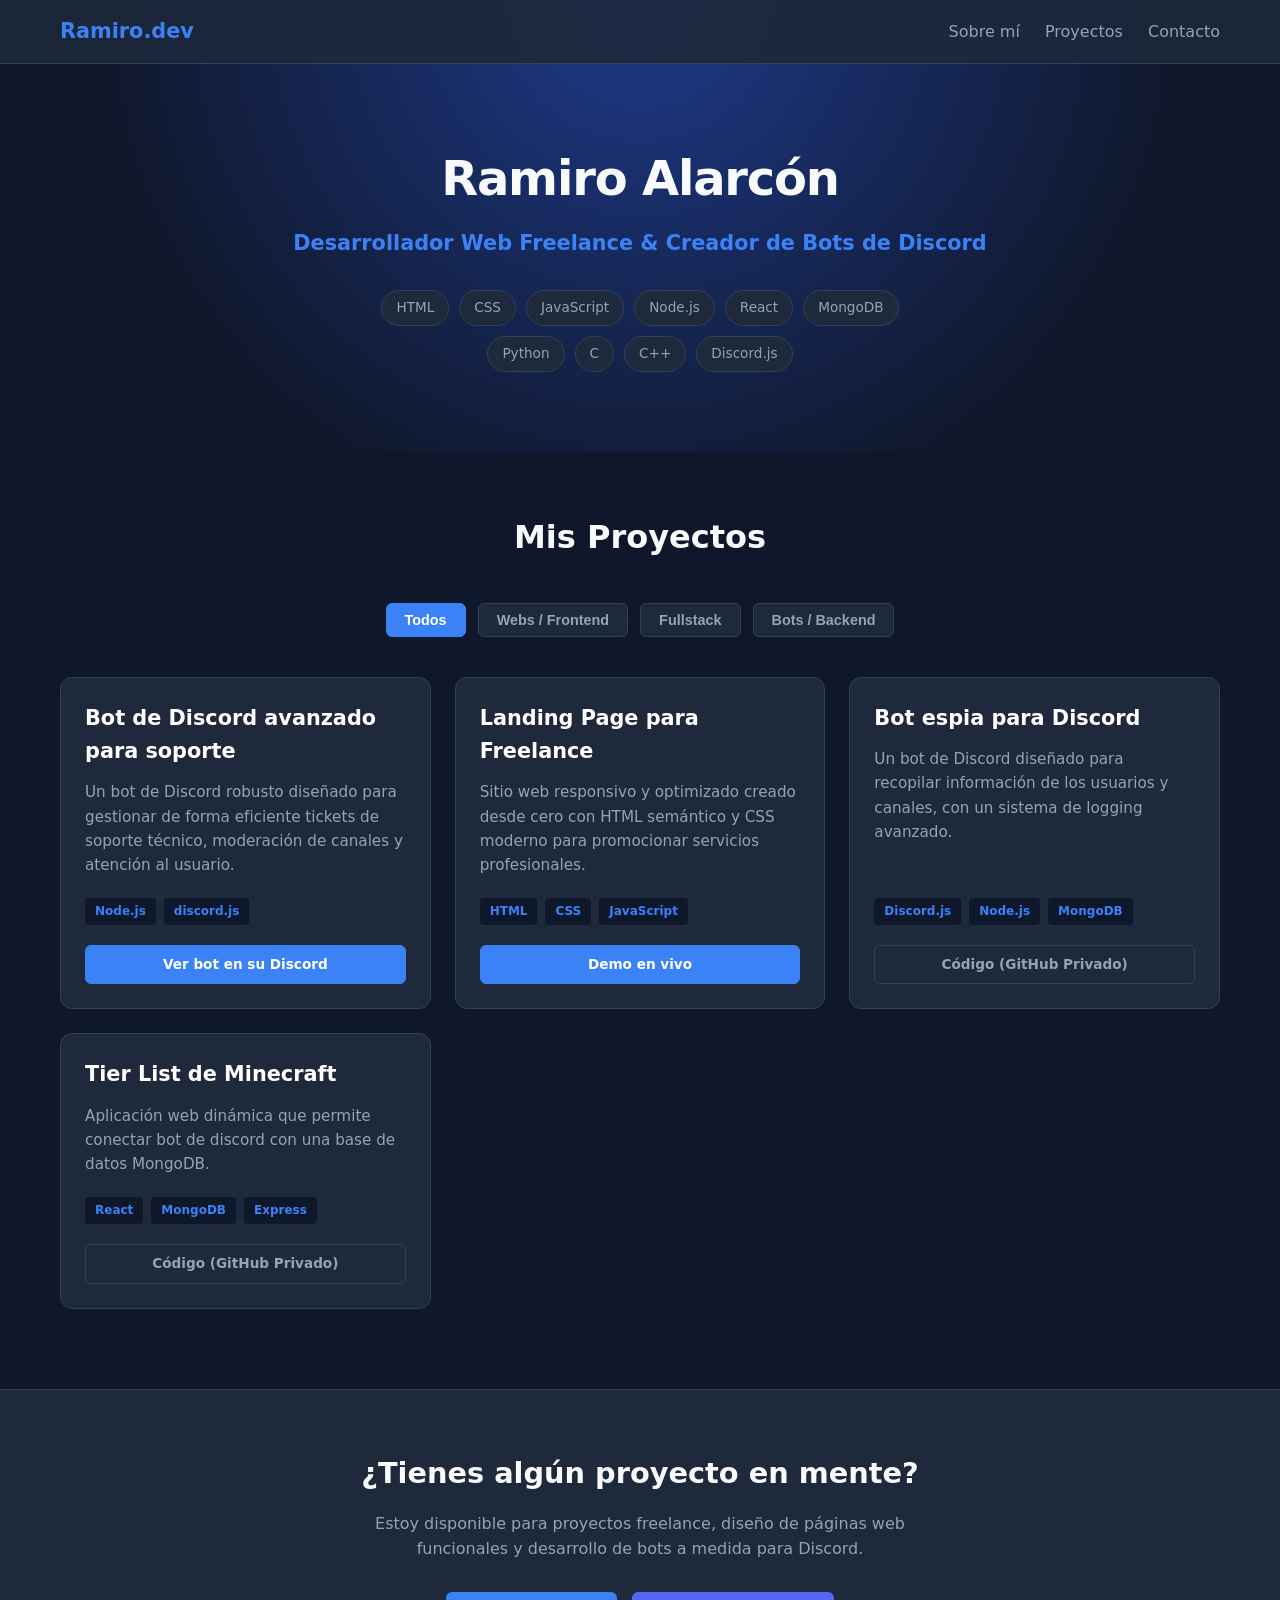
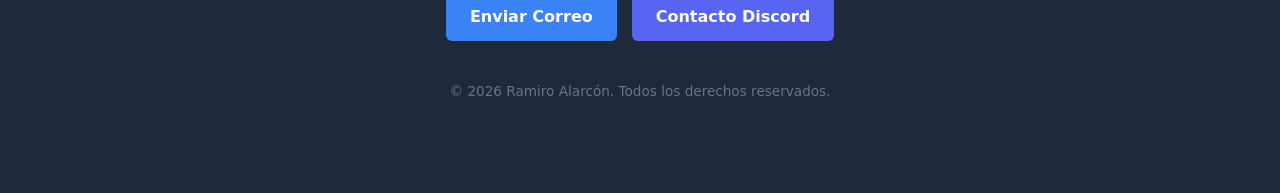
==== index.html @ f0dd1947 "Primer commit: Estructura HTML/CSS/JS limpia" ====
<!DOCTYPE html>
<html lang="es">
<head>
    <meta charset="UTF-8">
    <meta name="viewport" content="width=device-width, initial-scale=1.0">
    <title>Ramiro Alarcón | Portafolio</title>
    <link rel="stylesheet" href="styles.css">
</head>
<body>

    <nav class="navbar">
        <div class="nav-container">
            <a href="#" class="logo">Ramiro.dev</a>
            <div class="nav-links">
                <a href="#about">Sobre mí</a>
                <a href="#projects">Proyectos</a>
                <a href="#contact">Contacto</a>
            </div>
        </div>
    </nav>

    <header id="about" class="hero">
        <div class="hero-content">
            <h1>Ramiro Alarcón</h1>
            <p class="subtitle">Desarrollador Web Freelance & Creador de Bots de Discord</p>
            <div class="tech-tags">
                <span>HTML</span>
                <span>CSS</span>
                <span>JavaScript</span>
                <span>Node.js</span>
                <span>React</span>
                <span>MongoDB</span>
                <span>Python</span>
                <span>C</span>
                <span>C++</span>
                <span>Discord.js</span>
            </div>
        </div>
    </header>

    <section id="projects" class="portfolio-section">
        <h2 class="section-title">Mis Proyectos</h2>
        
        <div class="filter-container">
            <button class="filter-btn active" data-filter="all">Todos</button>
            <button class="filter-btn" data-filter="web">Webs / Frontend</button>
            <button class="filter-btn" data-filter="fullstack">Fullstack</button>
            <button class="filter-btn" data-filter="bots">Bots / Backend</button>
        </div>

        <div class="projects-grid">

            <div class="project-card" data-category="bots">
                <h3 class="project-title">Bot de Discord avanzado para soporte</h3>
                <p class="project-description">Un bot de Discord robusto diseñado para gestionar de forma eficiente tickets de soporte técnico, moderación de canales y atención al usuario.</p>
                <div class="project-tech">
                    <span>Node.js</span>
                    <span>discord.js</span>
                </div>
                <div class="project-links">
                    
                    <a href="https://discord.gg/Gwbhr44QfS" target="_blank" class="link-btn accent">Ver bot en su Discord</a>
                </div>
            </div>


            <div class="project-card" data-category="web">
                <h3 class="project-title">Landing Page para Freelance</h3>
                <p class="project-description">Sitio web responsivo y optimizado creado desde cero con HTML semántico y CSS moderno para promocionar servicios profesionales.</p>
                <div class="project-tech">
                    <span>HTML</span>
                    <span>CSS</span>
                    <span>JavaScript</span>
                </div>
                <div class="project-links">
                    
                    <a href="#" target="_blank" class="link-btn accent">Demo en vivo</a>
                </div>
            </div>

            <div class="project-card" data-category="bot">
                <h3 class="project-title">Bot espia para Discord</h3>
                <p class="project-description">Un bot de Discord diseñado para recopilar información de los usuarios y canales, con un sistema de logging avanzado.</p>
                <div class="project-tech">
                    <span>Discord.js</span>
                    <span>Node.js</span>
                    <span>MongoDB</span>
                </div>
                <div class="project-links">
                    <a href="https://github.com/" target="_blank" class="link-btn">Código (GitHub Privado)</a>
                    
                </div>
            </div>


            <div class="project-card" data-category="fullstack">
                <h3 class="project-title">Tier List de Minecraft</h3>
                <p class="project-description">Aplicación web dinámica que permite conectar bot de discord con una base de datos MongoDB.</p>
                <div class="project-tech">
                    <span>React</span>
                    <span>MongoDB</span>
                    <span>Express</span>
                </div>
                <div class="project-links">
                    <a href="https://github.com/" target="_blank" class="link-btn">Código (GitHub Privado)</a>
                </div>
            </div>

        </div>

        
    </section>

    <footer id="contact" class="footer">
        <div class="footer-container">
            <h2>¿Tienes algún proyecto en mente?</h2>
            <p>Estoy disponible para proyectos freelance, diseño de páginas web funcionales y desarrollo de bots a medida para Discord.</p>
            <div class="contact-links">
                <a href="mailto:tu-correo@gmail.com" class="contact-btn">Enviar Correo</a>
                <a href="https://discord.com/" target="_blank" class="contact-btn discord">Contacto Discord</a>
            </div>
            <p class="copyright">&copy; 2026 Ramiro Alarcón. Todos los derechos reservados.</p>
        </div>
    </footer>

    <script src="script.js"></script>
</body>
</html>
---- styles.css ----
:root {
    --bg-primary: #0f172a;
    --bg-secondary: #1e293b;
    --text-primary: #f8fafc;
    --text-secondary: #94a3b8;
    --accent: #3b82f6;
    --accent-hover: #2563eb;
    --border: #334155;
}

* {
    box-sizing: border-box;
    margin: 0;
    padding: 0;
}

html {
    scroll-behavior: smooth;
}

body {
    font-family: 'Segoe UI', system-ui, -apple-system, sans-serif;
    background-color: var(--bg-primary);
    color: var(--text-primary);
    line-height: 1.6;
}

/* Navegación */
.navbar {
    position: fixed;
    top: 0;
    left: 0;
    width: 100%;
    background-color: rgba(30, 41, 59, 0.9);
    backdrop-filter: blur(10px);
    border-bottom: 1px solid var(--border);
    z-index: 1000;
}

.nav-container {
    max-width: 1200px;
    margin: 0 auto;
    display: flex;
    justify-content: space-between;
    align-items: center;
    padding: 15px 20px;
}

.logo {
    font-size: 1.3rem;
    font-weight: bold;
    color: var(--accent);
    text-decoration: none;
}

.nav-links a {
    color: var(--text-secondary);
    text-decoration: none;
    margin-left: 20px;
    font-weight: 500;
    transition: color 0.3s ease;
}

.nav-links a:hover {
    color: var(--text-primary);
}

/* Hero Section */
.hero {
    padding: 140px 20px 80px 20px;
    text-align: center;
    background-image: radial-gradient(circle at top, #1e3a8a 0%, var(--bg-primary) 70%);
}

.hero h1 {
    font-size: 3rem;
    margin-bottom: 10px;
    letter-spacing: -0.025em;
}

.subtitle {
    font-size: 1.3rem;
    color: var(--accent);
    font-weight: 600;
    margin-bottom: 30px;
}

.tech-tags {
    display: flex;
    justify-content: center;
    flex-wrap: wrap;
    gap: 10px;
    max-width: 600px;
    margin: 0 auto;
}

.tech-tags span {
    background-color: var(--bg-secondary);
    border: 1px solid var(--border);
    padding: 6px 14px;
    border-radius: 20px;
    font-size: 0.85rem;
    color: var(--text-secondary);
}

/* Sección de Proyectos */
.portfolio-section {
    max-width: 1200px;
    margin: 60px auto;
    padding: 0 20px;
}

.section-title {
    font-size: 2rem;
    text-align: center;
    margin-bottom: 40px;
}

/* Filtros */
.filter-container {
    display: flex;
    justify-content: center;
    gap: 12px;
    margin-bottom: 40px;
    flex-wrap: wrap;
}

.filter-btn {
    background-color: var(--bg-secondary);
    color: var(--text-secondary);
    border: 1px solid var(--border);
    padding: 8px 18px;
    border-radius: 6px;
    cursor: pointer;
    font-weight: 600;
    font-size: 0.9rem;
    transition: all 0.2s ease;
}

.filter-btn:hover, .filter-btn.active {
    background-color: var(--accent);
    color: #fff;
    border-color: var(--accent);
}

/* Grid de proyectos */
.projects-grid {
    display: grid;
    grid-template-columns: repeat(auto-fill, minmax(320px, 1fr));
    gap: 24px;
}

.project-card {
    background-color: var(--bg-secondary);
    border: 1px solid var(--border);
    border-radius: 12px;
    padding: 24px;
    display: flex;
    flex-direction: column;
    justify-content: space-between;
    transition: transform 0.3s ease, box-shadow 0.3s ease;
}

.project-card:hover {
    transform: translateY(-4px);
    box-shadow: 0 10px 20px rgba(0, 0, 0, 0.2);
}

.project-title {
    font-size: 1.3rem;
    margin-bottom: 12px;
    color: #fff;
}

.project-description {
    color: var(--text-secondary);
    font-size: 0.95rem;
    margin-bottom: 20px;
    flex-grow: 1;
}

.project-tech {
    display: flex;
    gap: 8px;
    flex-wrap: wrap;
    margin-bottom: 20px;
}

.project-tech span {
    background-color: var(--bg-primary);
    padding: 4px 10px;
    font-size: 0.75rem;
    border-radius: 4px;
    color: var(--accent);
    font-weight: 600;
}

.project-links {
    display: flex;
    gap: 12px;
}

.link-btn {
    text-decoration: none;
    font-size: 0.85rem;
    font-weight: bold;
    padding: 8px 14px;
    border-radius: 6px;
    color: var(--text-secondary);
    border: 1px solid var(--border);
    transition: all 0.2s ease;
    text-align: center;
    flex: 1;
}

.link-btn:hover {
    color: #fff;
    background-color: var(--border);
}

.link-btn.accent {
    background-color: var(--accent);
    color: #fff;
    border-color: var(--accent);
}

.link-btn.accent:hover {
    background-color: var(--accent-hover);
}

/* Footer / Contacto */
.footer {
    background-color: var(--bg-secondary);
    border-top: 1px solid var(--border);
    padding: 60px 20px;
    text-align: center;
    margin-top: 80px;
}

.footer-container {
    max-width: 600px;
    margin: 0 auto;
}

.footer h2 {
    font-size: 1.8rem;
    margin-bottom: 15px;
}

.footer p {
    color: var(--text-secondary);
    margin-bottom: 30px;
}

.contact-links {
    display: flex;
    justify-content: center;
    gap: 15px;
    flex-wrap: wrap;
    margin-bottom: 40px;
}

.contact-btn {
    text-decoration: none;
    font-weight: bold;
    padding: 12px 24px;
    border-radius: 6px;
    color: #fff;
    background-color: var(--accent);
    transition: background-color 0.2s ease;
}

.contact-btn:hover {
    background-color: var(--accent-hover);
}

.contact-btn.discord {
    background-color: #5865F2;
}

.contact-btn.discord:hover {
    background-color: #4752C4;
}

.copyright {
    font-size: 0.85rem;
    color: #64748b !important;
}
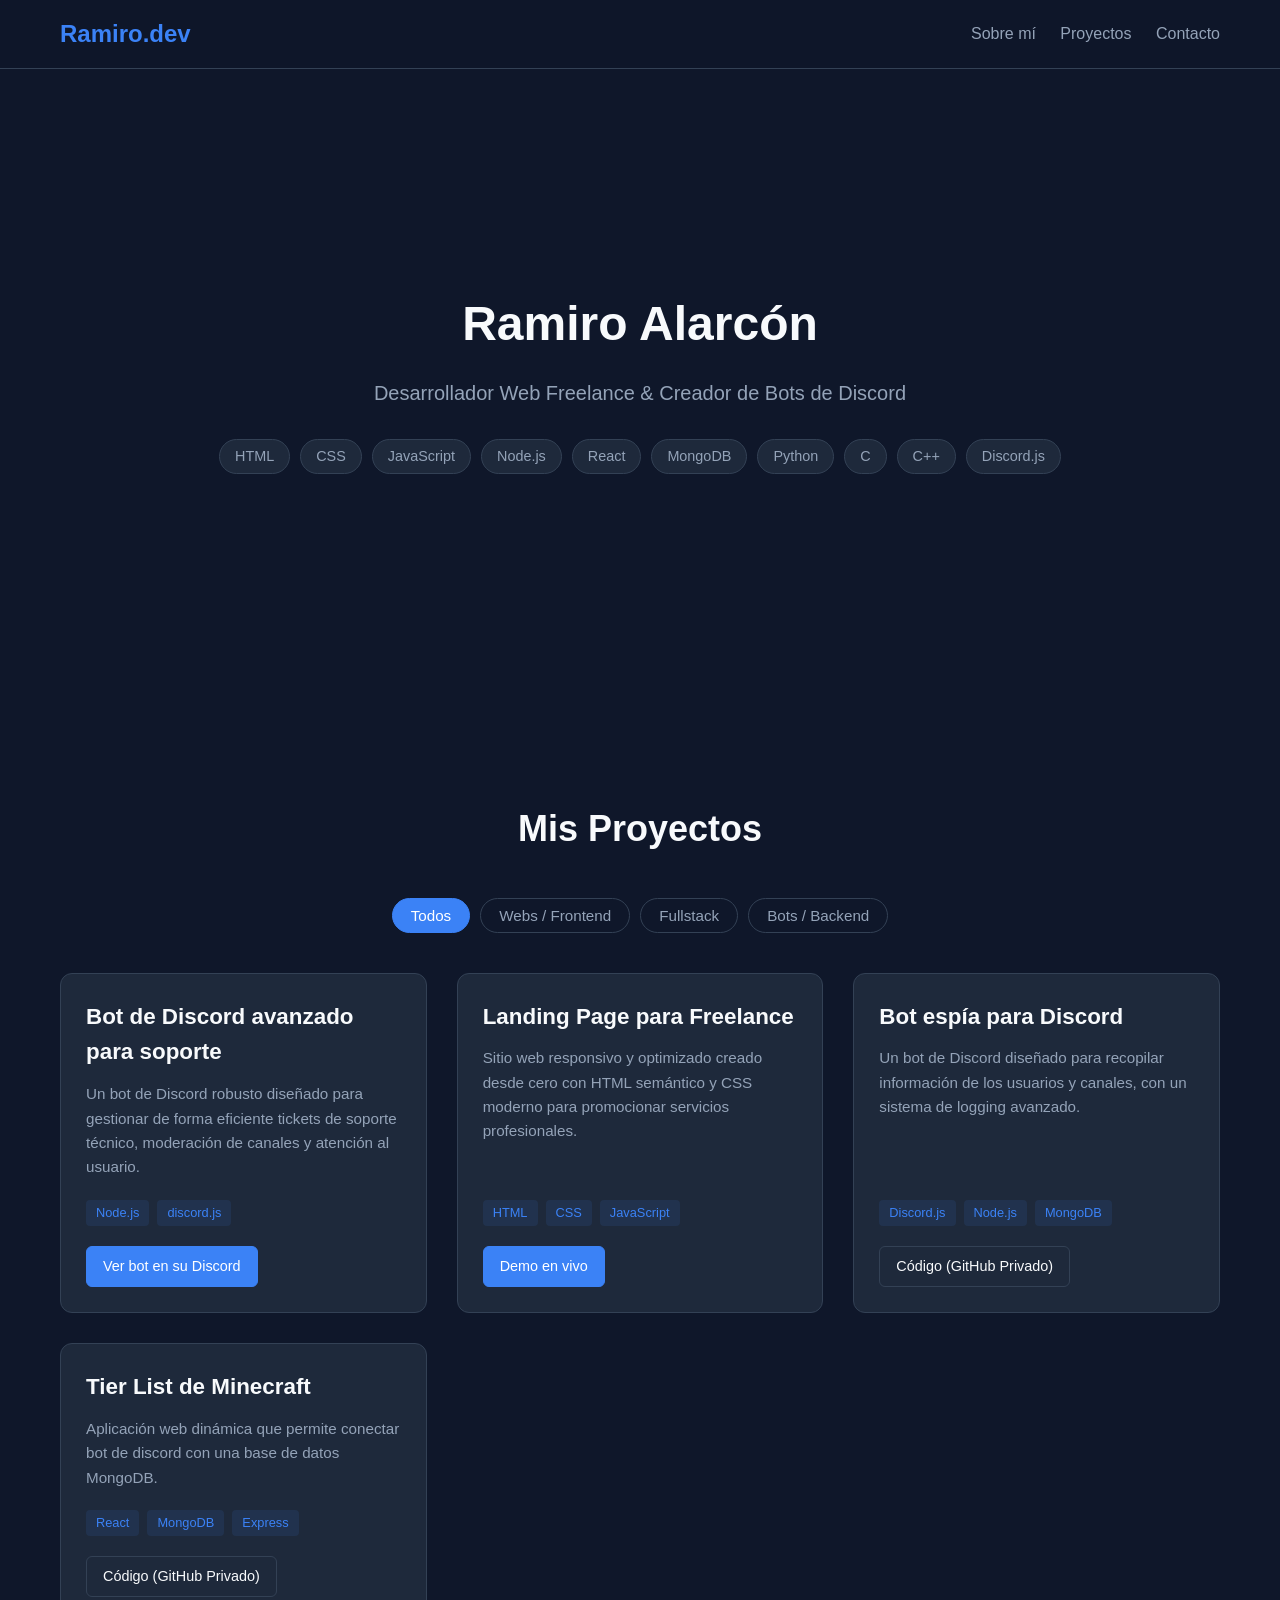
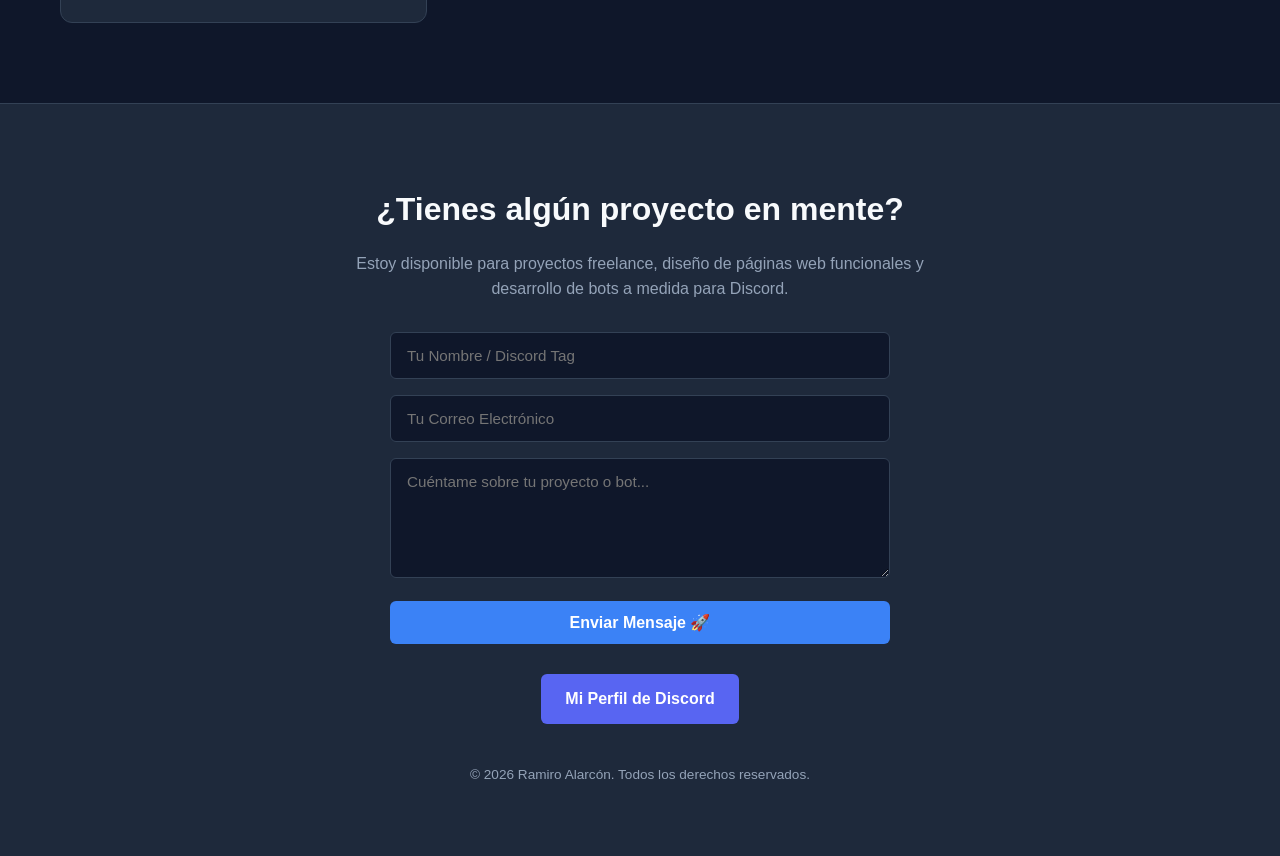
==== commit 16bcbd09: "Refactorización: Integración de formulario y webhook de Discord" ====
--- a/index.html
+++ b/index.html
@@ -58,11 +58,9 @@
                     <span>discord.js</span>
                 </div>
                 <div class="project-links">
-                    
                     <a href="https://discord.gg/Gwbhr44QfS" target="_blank" class="link-btn accent">Ver bot en su Discord</a>
                 </div>
             </div>
-
 
             <div class="project-card" data-category="web">
                 <h3 class="project-title">Landing Page para Freelance</h3>
@@ -73,13 +71,12 @@
                     <span>JavaScript</span>
                 </div>
                 <div class="project-links">
-                    
                     <a href="#" target="_blank" class="link-btn accent">Demo en vivo</a>
                 </div>
             </div>
 
-            <div class="project-card" data-category="bot">
-                <h3 class="project-title">Bot espia para Discord</h3>
+            <div class="project-card" data-category="bots">
+                <h3 class="project-title">Bot espía para Discord</h3>
                 <p class="project-description">Un bot de Discord diseñado para recopilar información de los usuarios y canales, con un sistema de logging avanzado.</p>
                 <div class="project-tech">
                     <span>Discord.js</span>
@@ -87,11 +84,9 @@
                     <span>MongoDB</span>
                 </div>
                 <div class="project-links">
-                    <a href="https://github.com/" target="_blank" class="link-btn">Código (GitHub Privado)</a>
-                    
+                    <a href="https://github.com/ELMRX" target="_blank" class="link-btn">Código (GitHub Privado)</a>
                 </div>
             </div>
-
 
             <div class="project-card" data-category="fullstack">
                 <h3 class="project-title">Tier List de Minecraft</h3>
@@ -102,24 +97,38 @@
                     <span>Express</span>
                 </div>
                 <div class="project-links">
-                    <a href="https://github.com/" target="_blank" class="link-btn">Código (GitHub Privado)</a>
+                    <a href="https://github.com/ELMRX" target="_blank" class="link-btn">Código (GitHub Privado)</a>
                 </div>
             </div>
 
         </div>
-
-        
     </section>
 
+    <!-- Sección de Contacto Unificada -->
     <footer id="contact" class="footer">
         <div class="footer-container">
             <h2>¿Tienes algún proyecto en mente?</h2>
             <p>Estoy disponible para proyectos freelance, diseño de páginas web funcionales y desarrollo de bots a medida para Discord.</p>
-            <div class="contact-links">
-                <a href="mailto:tu-correo@gmail.com" class="contact-btn">Enviar Correo</a>
-                <a href="https://discord.com/" target="_blank" class="contact-btn discord">Contacto Discord</a>
+            
+            <!-- Formulario de contacto integrado -->
+            <form id="contact-form" class="contact-form">
+                <div class="form-group">
+                    <input type="text" id="form-name" name="name" placeholder="Tu Nombre / Discord Tag" required>
+                </div>
+                <div class="form-group">
+                    <input type="email" id="form-email" name="email" placeholder="Tu Correo Electrónico" required>
+                </div>
+                <div class="form-group">
+                    <textarea id="form-message" name="message" placeholder="Cuéntame sobre tu proyecto o bot..." required></textarea>
+                </div>
+                <button type="submit" id="submit-btn" class="contact-btn">Enviar Mensaje 🚀</button>
+            </form>
+
+            <div class="contact-links" style="margin-top: 30px;">
+                <a href="https://discord.com/users/1008794684958703769" target="_blank" class="contact-btn discord">Mi Perfil de Discord</a>
             </div>
-            <p class="copyright">&copy; 2026 Ramiro Alarcón. Todos los derechos reservados.</p>
+            
+            <p class="copyright" style="margin-top: 40px;">&copy; 2026 Ramiro Alarcón. Todos los derechos reservados.</p>
         </div>
     </footer>
 
--- a/styles.css
+++ b/styles.css
@@ -1,3 +1,4 @@
+/* --- VARIABLES DE COLOR (Temática Oscura) --- */
 :root {
     --bg-primary: #0f172a;
     --bg-secondary: #1e293b;
@@ -6,33 +7,38 @@
     --accent: #3b82f6;
     --accent-hover: #2563eb;
     --border: #334155;
-}
-
+    --discord-color: #5865F2;
+    --discord-hover: #4752C4;
+}
+
+/* --- ESTILOS GENERALES --- */
 * {
-    box-sizing: border-box;
     margin: 0;
     padding: 0;
-}
-
-html {
-    scroll-behavior: smooth;
+    box-sizing: border-box;
 }
 
 body {
-    font-family: 'Segoe UI', system-ui, -apple-system, sans-serif;
     background-color: var(--bg-primary);
     color: var(--text-primary);
+    font-family: 'Segoe UI', Tahoma, Geneva, Verdana, sans-serif;
     line-height: 1.6;
-}
-
-/* Navegación */
+    scroll-behavior: smooth;
+}
+
+a {
+    text-decoration: none;
+    color: inherit;
+}
+
+/* --- NAVBAR --- */
 .navbar {
     position: fixed;
     top: 0;
     left: 0;
     width: 100%;
-    background-color: rgba(30, 41, 59, 0.9);
-    backdrop-filter: blur(10px);
+    background-color: rgba(15, 23, 42, 0.9);
+    backdrop-filter: blur(8px);
     border-bottom: 1px solid var(--border);
     z-index: 1000;
 }
@@ -40,78 +46,77 @@
 .nav-container {
     max-width: 1200px;
     margin: 0 auto;
+    padding: 15px 20px;
     display: flex;
     justify-content: space-between;
     align-items: center;
-    padding: 15px 20px;
 }
 
 .logo {
-    font-size: 1.3rem;
+    font-size: 1.5rem;
     font-weight: bold;
     color: var(--accent);
-    text-decoration: none;
 }
 
 .nav-links a {
-    color: var(--text-secondary);
-    text-decoration: none;
     margin-left: 20px;
-    font-weight: 500;
-    transition: color 0.3s ease;
+    color: var(--text-secondary);
+    transition: color 0.3s;
 }
 
 .nav-links a:hover {
     color: var(--text-primary);
 }
 
-/* Hero Section */
+/* --- HERO SECTION --- */
 .hero {
-    padding: 140px 20px 80px 20px;
+    min-height: 80vh;
+    display: flex;
+    justify-content: center;
+    align-items: center;
     text-align: center;
-    background-image: radial-gradient(circle at top, #1e3a8a 0%, var(--bg-primary) 70%);
-}
-
-.hero h1 {
+    padding: 100px 20px 60px 20px;
+}
+
+.hero-content h1 {
     font-size: 3rem;
-    margin-bottom: 10px;
-    letter-spacing: -0.025em;
+    margin-bottom: 15px;
 }
 
 .subtitle {
-    font-size: 1.3rem;
-    color: var(--accent);
-    font-weight: 600;
+    font-size: 1.25rem;
+    color: var(--text-secondary);
     margin-bottom: 30px;
+    max-width: 600px;
+    margin-left: auto;
+    margin-right: auto;
 }
 
 .tech-tags {
     display: flex;
+    flex-wrap: wrap;
     justify-content: center;
-    flex-wrap: wrap;
     gap: 10px;
-    max-width: 600px;
-    margin: 0 auto;
 }
 
 .tech-tags span {
     background-color: var(--bg-secondary);
     border: 1px solid var(--border);
-    padding: 6px 14px;
+    padding: 5px 15px;
     border-radius: 20px;
-    font-size: 0.85rem;
-    color: var(--text-secondary);
-}
-
-/* Sección de Proyectos */
+    font-size: 0.9rem;
+    color: var(--text-secondary);
+}
+
+/* --- SECCIÓN PORTAFOLIO / PROYECTOS --- */
 .portfolio-section {
     max-width: 1200px;
-    margin: 60px auto;
-    padding: 0 20px;
+    margin: 0 auto;
+    padding: 80px 20px;
 }
 
 .section-title {
-    font-size: 2rem;
+    font-size: 2.25rem;
     text-align: center;
     margin-bottom: 40px;
 }
@@ -120,56 +125,54 @@
 .filter-container {
     display: flex;
     justify-content: center;
-    gap: 12px;
+    gap: 10px;
     margin-bottom: 40px;
     flex-wrap: wrap;
 }
 
 .filter-btn {
-    background-color: var(--bg-secondary);
-    color: var(--text-secondary);
-    border: 1px solid var(--border);
+    background: none;
+    border: 1px solid var(--border);
+    color: var(--text-secondary);
     padding: 8px 18px;
-    border-radius: 6px;
+    border-radius: 20px;
     cursor: pointer;
-    font-weight: 600;
-    font-size: 0.9rem;
-    transition: all 0.2s ease;
+    transition: all 0.3s;
+    font-size: 0.95rem;
 }
 
 .filter-btn:hover, .filter-btn.active {
     background-color: var(--accent);
-    color: #fff;
+    color: white;
     border-color: var(--accent);
 }
 
-/* Grid de proyectos */
+/* Grid de Tarjetas */
 .projects-grid {
     display: grid;
-    grid-template-columns: repeat(auto-fill, minmax(320px, 1fr));
-    gap: 24px;
+    grid-template-columns: repeat(auto-fit, minmax(300px, 1fr));
+    gap: 30px;
 }
 
 .project-card {
     background-color: var(--bg-secondary);
     border: 1px solid var(--border);
     border-radius: 12px;
-    padding: 24px;
+    padding: 25px;
     display: flex;
     flex-direction: column;
-    justify-content: space-between;
-    transition: transform 0.3s ease, box-shadow 0.3s ease;
+    height: 100%;
+    transition: transform 0.3s, border-color 0.3s;
 }
 
 .project-card:hover {
-    transform: translateY(-4px);
-    box-shadow: 0 10px 20px rgba(0, 0, 0, 0.2);
+    transform: translateY(-5px);
+    border-color: var(--accent);
 }
 
 .project-title {
-    font-size: 1.3rem;
+    font-size: 1.4rem;
     margin-bottom: 12px;
-    color: #fff;
 }
 
 .project-description {
@@ -181,60 +184,54 @@
 
 .project-tech {
     display: flex;
+    flex-wrap: wrap;
     gap: 8px;
-    flex-wrap: wrap;
     margin-bottom: 20px;
 }
 
 .project-tech span {
-    background-color: var(--bg-primary);
-    padding: 4px 10px;
-    font-size: 0.75rem;
+    font-size: 0.8rem;
+    background-color: rgba(59, 130, 246, 0.1);
+    color: var(--accent);
+    padding: 3px 10px;
     border-radius: 4px;
-    color: var(--accent);
-    font-weight: 600;
 }
 
 .project-links {
     display: flex;
-    gap: 12px;
+    gap: 15px;
 }
 
 .link-btn {
-    text-decoration: none;
-    font-size: 0.85rem;
-    font-weight: bold;
-    padding: 8px 14px;
+    display: inline-block;
+    padding: 8px 16px;
     border-radius: 6px;
-    color: var(--text-secondary);
-    border: 1px solid var(--border);
-    transition: all 0.2s ease;
-    text-align: center;
-    flex: 1;
-}
-
-.link-btn:hover {
-    color: #fff;
-    background-color: var(--border);
+    font-size: 0.9rem;
+    border: 1px solid var(--border);
+    transition: all 0.3s;
 }
 
 .link-btn.accent {
     background-color: var(--accent);
-    color: #fff;
     border-color: var(--accent);
+    color: white;
 }
 
 .link-btn.accent:hover {
     background-color: var(--accent-hover);
-}
-
-/* Footer / Contacto */
+    border-color: var(--accent-hover);
+}
+
+.link-btn:not(.accent):hover {
+    background-color: var(--border);
+}
+
+/* --- FOOTER / SECCIÓN DE CONTACTO --- */
 .footer {
     background-color: var(--bg-secondary);
     border-top: 1px solid var(--border);
-    padding: 60px 20px;
+    padding: 80px 20px 40px 20px;
     text-align: center;
-    margin-top: 80px;
 }
 
 .footer-container {
@@ -243,7 +240,7 @@
 }
 
 .footer h2 {
-    font-size: 1.8rem;
+    font-size: 2rem;
     margin-bottom: 15px;
 }
 
@@ -252,22 +249,22 @@
     margin-bottom: 30px;
 }
 
+/* Botones de enlace */
 .contact-links {
     display: flex;
     justify-content: center;
     gap: 15px;
     flex-wrap: wrap;
-    margin-bottom: 40px;
 }
 
 .contact-btn {
-    text-decoration: none;
-    font-weight: bold;
+    display: inline-block;
+    background-color: var(--accent);
+    color: white;
     padding: 12px 24px;
     border-radius: 6px;
-    color: #fff;
-    background-color: var(--accent);
-    transition: background-color 0.2s ease;
+    font-weight: bold;
+    transition: background-color 0.3s;
 }
 
 .contact-btn:hover {
@@ -275,14 +272,71 @@
 }
 
 .contact-btn.discord {
-    background-color: #5865F2;
+    background-color: var(--discord-color);
 }
 
 .contact-btn.discord:hover {
-    background-color: #4752C4;
+    background-color: var(--discord-hover);
 }
 
 .copyright {
     font-size: 0.85rem;
-    color: #64748b !important;
+    color: var(--text-secondary) !important;
+}
+
+/* --- FORMULARIO DE CONTACTO DINÁMICO --- */
+.contact-form {
+    display: flex;
+    flex-direction: column;
+    gap: 16px;
+    max-width: 500px;
+    margin: 30px auto 0 auto;
+}
+
+.form-group input, 
+.form-group textarea {
+    width: 100%;
+    padding: 14px 16px;
+    border-radius: 6px;
+    border: 1px solid var(--border);
+    background-color: var(--bg-primary);
+    color: var(--text-primary);
+    font-family: inherit;
+    font-size: 0.95rem;
+    transition: border-color 0.2s ease;
+}
+
+.form-group input:focus, 
+.form-group textarea:focus {
+    outline: none;
+    border-color: var(--accent);
+}
+
+.form-group textarea {
+    min-height: 120px;
+    resize: vertical;
+}
+
+.contact-form .contact-btn {
+    width: 100%;
+    border: none;
+    cursor: pointer;
+    font-size: 1rem;
+    font-weight: bold;
+}
+
+.contact-form .contact-btn:disabled {
+    background-color: var(--border);
+    cursor: not-allowed;
+}
+
+/* --- DISEÑO RESPONSIVO --- */
+@media (max-width: 768px) {
+    .nav-container {
+        flex-direction: column;
+        gap: 15px;
+    }
+    .hero-content h1 {
+        font-size: 2.25rem;
+    }
 }
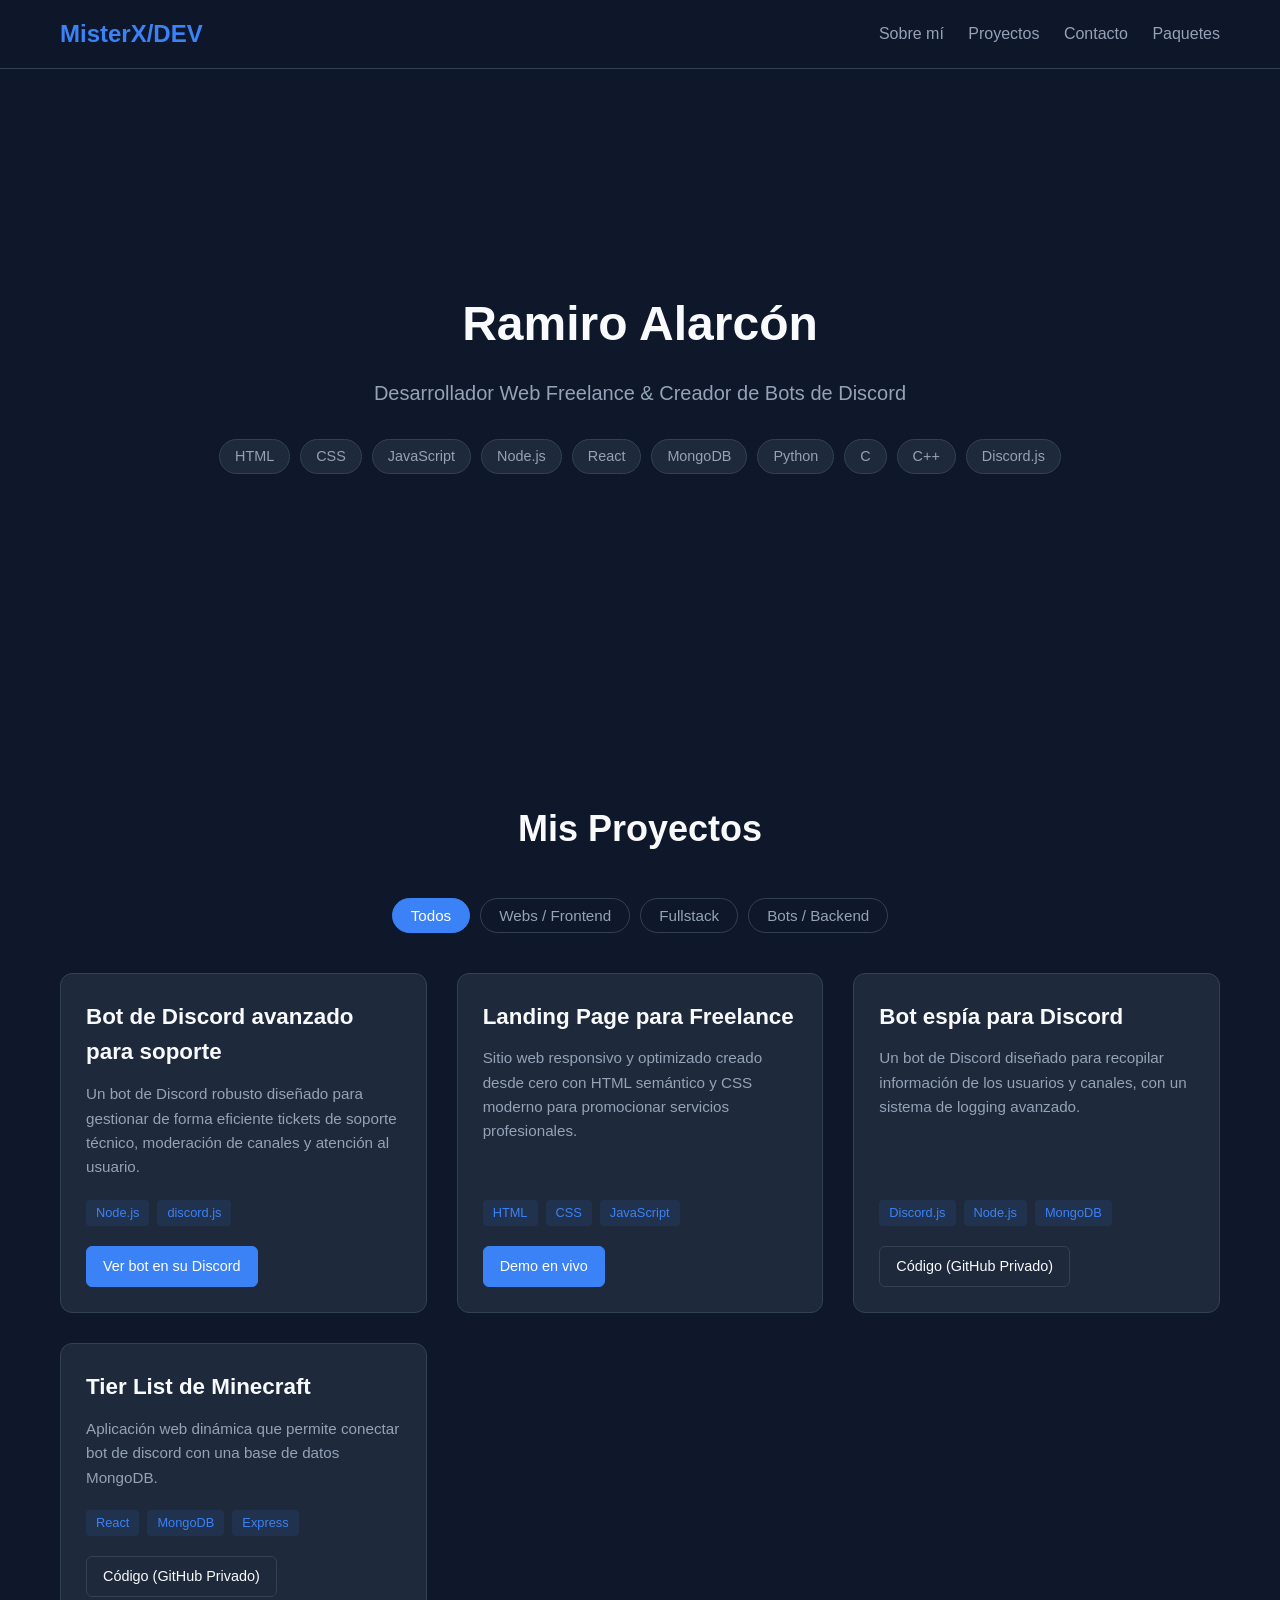
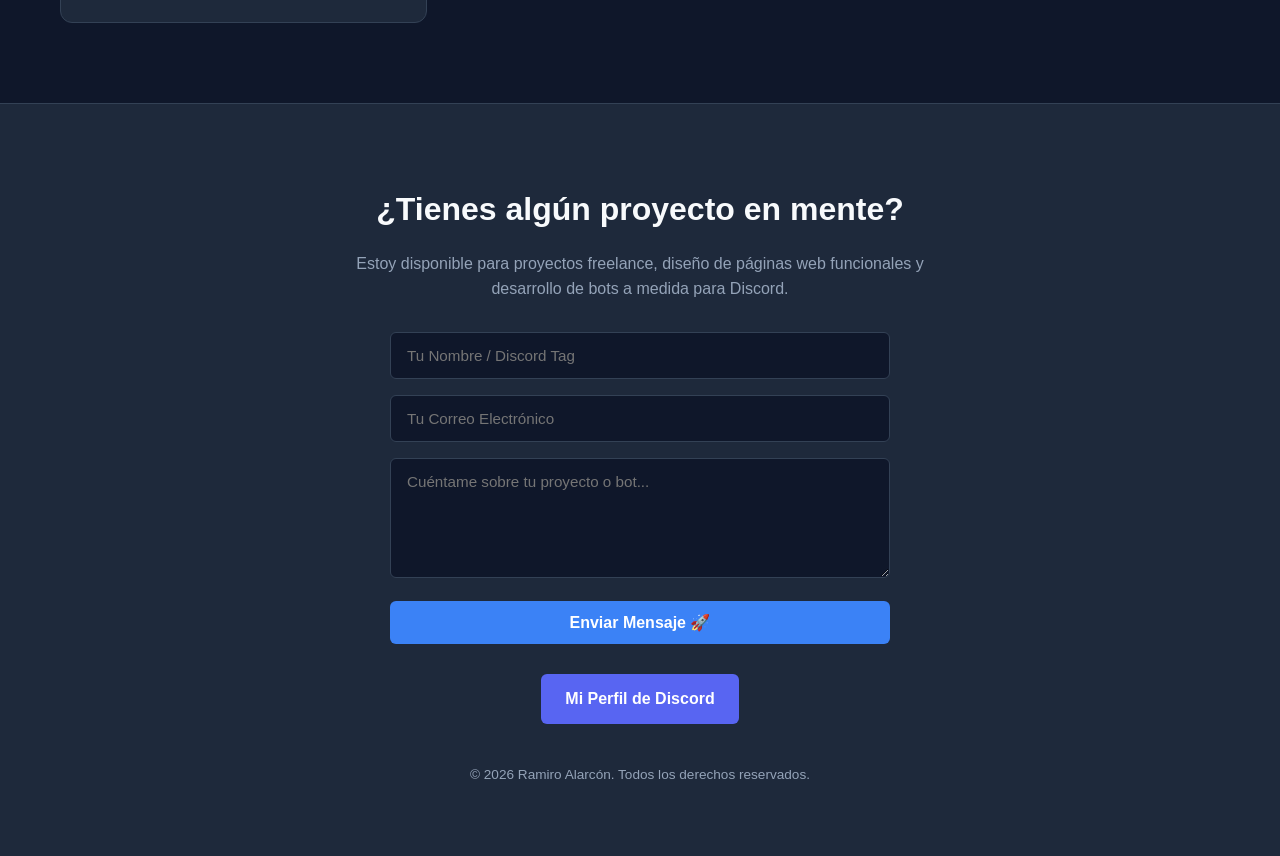
==== commit 90af90f5: "Refactorización: Integración de formulario y webhook de Discord" ====
--- a/index.html
+++ b/index.html
@@ -3,18 +3,19 @@
 <head>
     <meta charset="UTF-8">
     <meta name="viewport" content="width=device-width, initial-scale=1.0">
-    <title>Ramiro Alarcón | Portafolio</title>
+    <title>MisterX | Portafolio</title>
     <link rel="stylesheet" href="styles.css">
 </head>
 <body>
 
     <nav class="navbar">
         <div class="nav-container">
-            <a href="#" class="logo">Ramiro.dev</a>
+            <a href="#" class="logo">MisterX/DEV</a>
             <div class="nav-links">
                 <a href="#about">Sobre mí</a>
                 <a href="#projects">Proyectos</a>
                 <a href="#contact">Contacto</a>
+                <a href="paquetes.html" class="accent">Paquetes</a>
             </div>
         </div>
     </nav>
--- a/styles.css
+++ b/styles.css
@@ -339,4 +339,45 @@
     .hero-content h1 {
         font-size: 2.25rem;
     }
+}
+
+/* --- ESTILOS MODAL EMERGENTE --- */
+.modal-overlay {
+    position: fixed;
+    top: 0;
+    left: 0;
+    width: 100%;
+    height: 100%;
+    background: rgba(0, 0, 0, 0.8);
+    backdrop-filter: blur(5px);
+    display: flex;
+    justify-content: center;
+    align-items: center;
+    z-index: 1000;
+}
+
+.modal-content {
+    background: #18181b;
+    border: 1px solid #27272a;
+    padding: 2rem;
+    border-radius: 12px;
+    max-width: 450px;
+    width: 90%;
+    position: relative;
+    box-shadow: 0 10px 25px rgba(0, 0, 0, 0.5);
+}
+
+.close-btn {
+    position: absolute;
+    top: 10px;
+    right: 15px;
+    background: transparent;
+    border: none;
+    color: #fff;
+    font-size: 1.8rem;
+    cursor: pointer;
+}
+
+.close-btn:hover {
+    color: #00f2fe;
 }
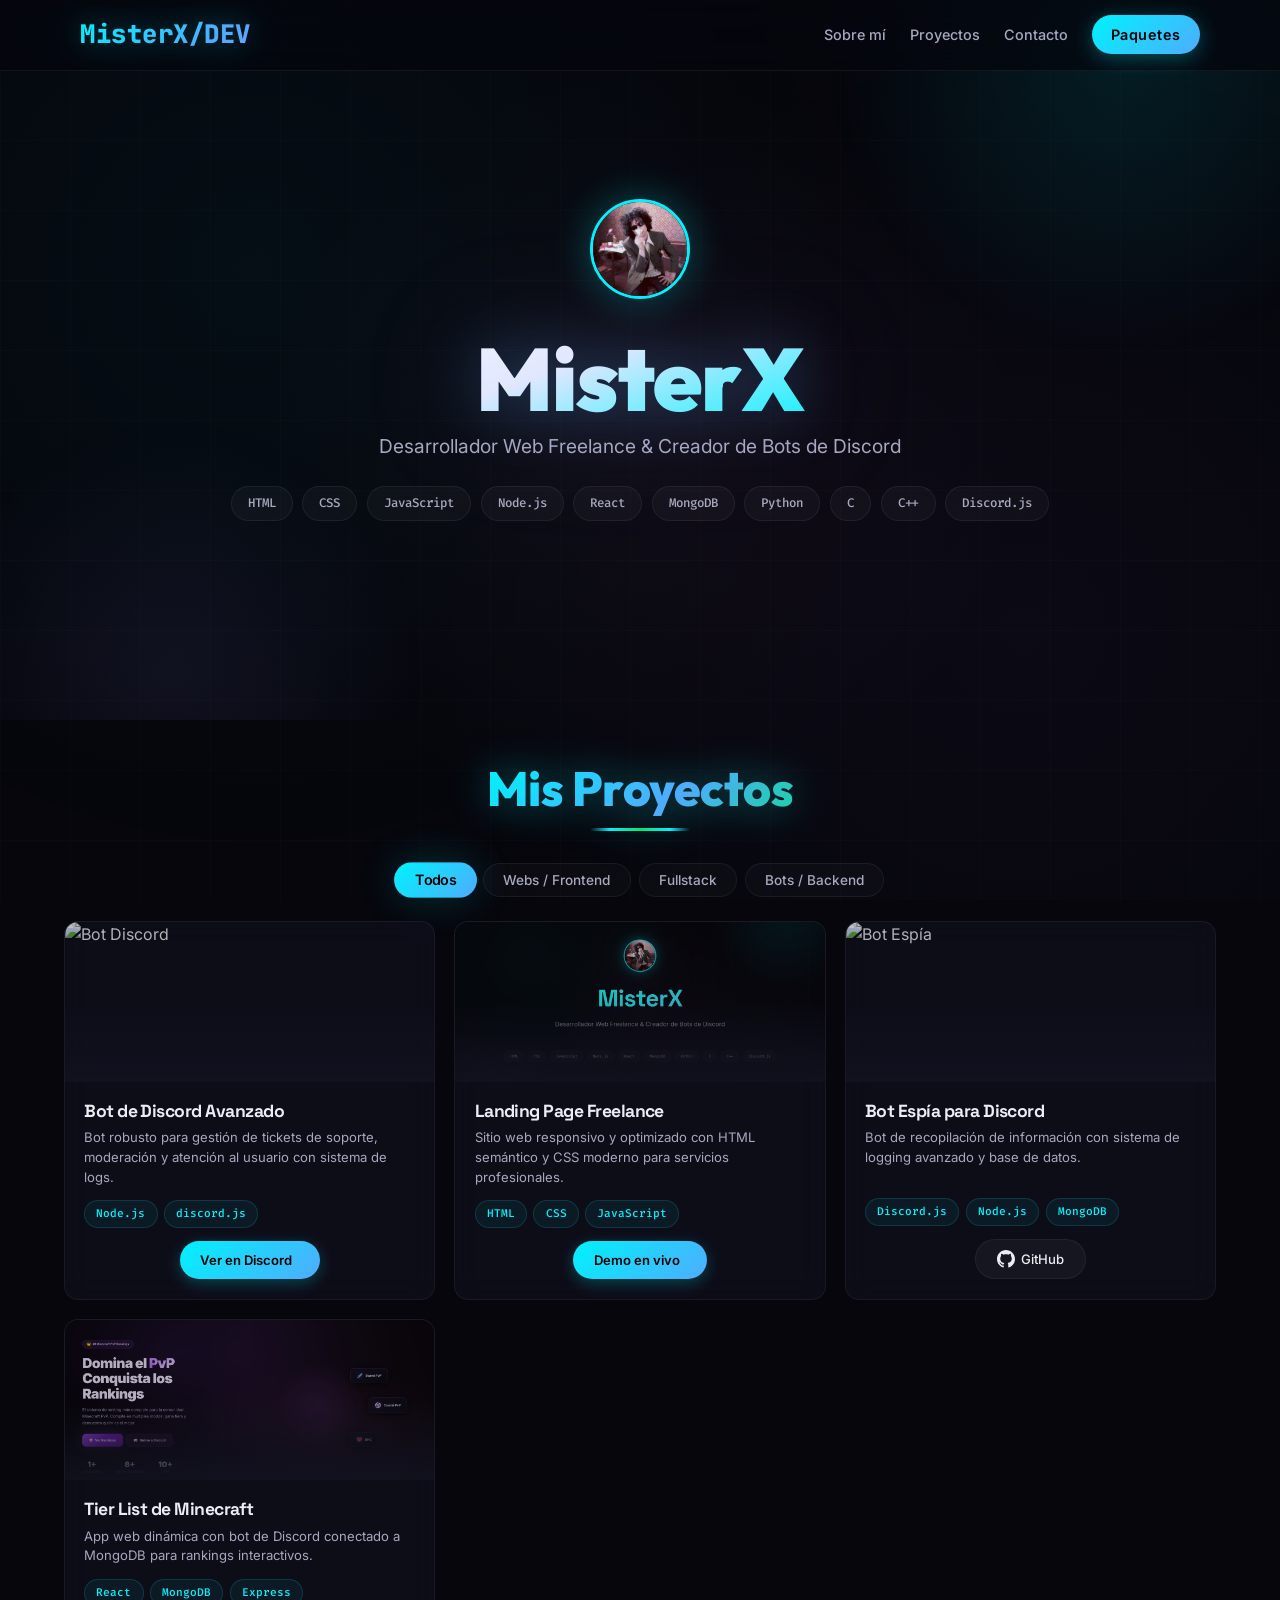
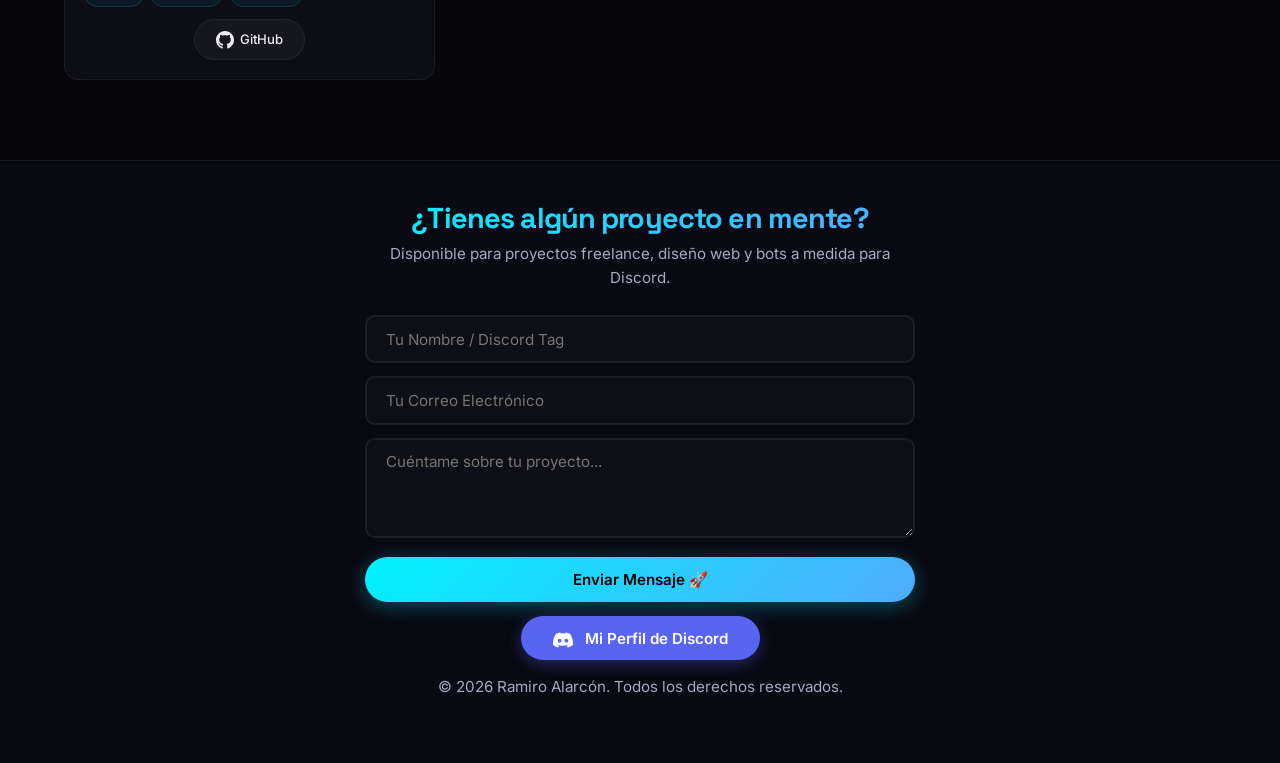
==== commit 15c11183: "Actualización de paquetes.html, estilos e imágenes" ====
--- a/index.html
+++ b/index.html
@@ -3,11 +3,16 @@
 <head>
     <meta charset="UTF-8">
     <meta name="viewport" content="width=device-width, initial-scale=1.0">
-    <title>MisterX | Portafolio</title>
+    <title>MisterX | Portafolio Dev</title>
     <link rel="stylesheet" href="styles.css">
 </head>
 <body>
 
+    
+    <div class="cursor-dot"></div>
+    <div class="cursor-outline"></div>
+
+    
     <nav class="navbar">
         <div class="nav-container">
             <a href="#" class="logo">MisterX/DEV</a>
@@ -15,15 +20,20 @@
                 <a href="#about">Sobre mí</a>
                 <a href="#projects">Proyectos</a>
                 <a href="#contact">Contacto</a>
-                <a href="paquetes.html" class="accent">Paquetes</a>
+                <a href="paquetes.html" class="accent shine-effect">Paquetes</a>
             </div>
         </div>
     </nav>
 
+    
     <header id="about" class="hero">
         <div class="hero-content">
-            <h1>Ramiro Alarcón</h1>
+            <!-- Imagen de perfil (opcional) -->
+            <img src="img/perfil.jpeg" alt="MisterX" class="hero-avatar">
+            
+            <h1>MisterX</h1>
             <p class="subtitle">Desarrollador Web Freelance & Creador de Bots de Discord</p>
+            
             <div class="tech-tags">
                 <span>HTML</span>
                 <span>CSS</span>
@@ -39,6 +49,7 @@
         </div>
     </header>
 
+    <!-- PROYECTOS -->
     <section id="projects" class="portfolio-section">
         <h2 class="section-title">Mis Proyectos</h2>
         
@@ -51,67 +62,118 @@
 
         <div class="projects-grid">
 
+            <!-- Proyecto 1: Bot Discord -->
             <div class="project-card" data-category="bots">
-                <h3 class="project-title">Bot de Discord avanzado para soporte</h3>
-                <p class="project-description">Un bot de Discord robusto diseñado para gestionar de forma eficiente tickets de soporte técnico, moderación de canales y atención al usuario.</p>
-                <div class="project-tech">
-                    <span>Node.js</span>
-                    <span>discord.js</span>
-                </div>
-                <div class="project-links">
-                    <a href="https://discord.gg/Gwbhr44QfS" target="_blank" class="link-btn accent">Ver bot en su Discord</a>
-                </div>
-            </div>
-
+                <div class="project-image-container">
+                    <img src="https://images.unsplash.com/photo-1611606063065-ee7946f0787a?w=600&h=350&fit=crop" 
+                         alt="Bot Discord" class="project-image">
+                    <div class="project-image-overlay">
+                        <svg viewBox="0 0 24 24"><path d="M22 12l-10 7-10-7 10-7 10 7z" fill="white" opacity="0.8"/></svg>
+                    </div>
+                </div>
+                <div class="project-card-content">
+                    <h3 class="project-title">Bot de Discord Avanzado</h3>
+                    <p class="project-description">Bot robusto para gestión de tickets de soporte, moderación y atención al usuario con sistema de logs.</p>
+                    <div class="project-tech">
+                        <span>Node.js</span>
+                        <span>discord.js</span>
+                    </div>
+                    <div class="project-links">
+                        <a href="https://discord.gg/Gwbhr44QfS" target="_blank" class="link-btn accent">
+                            Ver en Discord
+                            <svg viewBox="0 0 24 24" fill="currentColor"><path d="M10 6L8.59 7.41 13.17 12l-4.58 4.59L10 18l6-6z"/></svg>
+                        </a>
+                    </div>
+                </div>
+            </div>
+
+            <!-- Proyecto 2: Landing Page -->
             <div class="project-card" data-category="web">
-                <h3 class="project-title">Landing Page para Freelance</h3>
-                <p class="project-description">Sitio web responsivo y optimizado creado desde cero con HTML semántico y CSS moderno para promocionar servicios profesionales.</p>
-                <div class="project-tech">
-                    <span>HTML</span>
-                    <span>CSS</span>
-                    <span>JavaScript</span>
-                </div>
-                <div class="project-links">
-                    <a href="#" target="_blank" class="link-btn accent">Demo en vivo</a>
-                </div>
-            </div>
-
+                <div class="project-image-container">
+                    <img src="img/portafolio.png" 
+                         alt="Landing Page" class="project-image">
+                    <div class="project-image-overlay">
+                        <svg viewBox="0 0 24 24"><path d="M22 12l-10 7-10-7 10-7 10 7z" fill="white" opacity="0.8"/></svg>
+                    </div>
+                </div>
+                <div class="project-card-content">
+                    <h3 class="project-title">Landing Page Freelance</h3>
+                    <p class="project-description">Sitio web responsivo y optimizado con HTML semántico y CSS moderno para servicios profesionales.</p>
+                    <div class="project-tech">
+                        <span>HTML</span>
+                        <span>CSS</span>
+                        <span>JavaScript</span>
+                    </div>
+                    <div class="project-links">
+                        <a href="#" target="_blank" class="link-btn accent">
+                            Demo en vivo
+                            <svg viewBox="0 0 24 24" fill="currentColor"><path d="M10 6L8.59 7.41 13.17 12l-4.58 4.59L10 18l6-6z"/></svg>
+                        </a>
+                    </div>
+                </div>
+            </div>
+
+            <!-- Proyecto 3: Bot Espía -->
             <div class="project-card" data-category="bots">
-                <h3 class="project-title">Bot espía para Discord</h3>
-                <p class="project-description">Un bot de Discord diseñado para recopilar información de los usuarios y canales, con un sistema de logging avanzado.</p>
-                <div class="project-tech">
-                    <span>Discord.js</span>
-                    <span>Node.js</span>
-                    <span>MongoDB</span>
-                </div>
-                <div class="project-links">
-                    <a href="https://github.com/ELMRX" target="_blank" class="link-btn">Código (GitHub Privado)</a>
-                </div>
-            </div>
-
+                <div class="project-image-container">
+                    <img src="https://images.unsplash.com/photo-1555949963-ff9fe0c870eb?w=600&h=350&fit=crop" 
+                         alt="Bot Espía" class="project-image">
+                    <div class="project-image-overlay">
+                        <svg viewBox="0 0 24 24"><path d="M22 12l-10 7-10-7 10-7 10 7z" fill="white" opacity="0.8"/></svg>
+                    </div>
+                </div>
+                <div class="project-card-content">
+                    <h3 class="project-title">Bot Espía para Discord</h3>
+                    <p class="project-description">Bot de recopilación de información con sistema de logging avanzado y base de datos.</p>
+                    <div class="project-tech">
+                        <span>Discord.js</span>
+                        <span>Node.js</span>
+                        <span>MongoDB</span>
+                    </div>
+                    <div class="project-links">
+                        <a href="https://github.com/ELMRX" target="_blank" class="link-btn">
+                            <svg viewBox="0 0 24 24" fill="currentColor" width="18"><path d="M12 0c-6.626 0-12 5.373-12 12 0 5.302 3.438 9.8 8.207 11.387.599.111.793-.261.793-.577v-2.234c-3.338.726-4.033-1.416-4.033-1.416-.546-1.387-1.333-1.756-1.333-1.756-1.089-.745.083-.729.083-.729 1.205.084 1.839 1.237 1.839 1.237 1.07 1.834 2.807 1.304 3.492.997.107-.775.418-1.305.762-1.604-2.665-.305-5.467-1.334-5.467-5.931 0-1.311.469-2.381 1.236-3.221-.124-.303-.535-1.524.117-3.176 0 0 1.008-.322 3.301 1.23.957-.266 1.983-.399 3.003-.404 1.02.005 2.047.138 3.006.404 2.291-1.552 3.297-1.23 3.297-1.23.653 1.653.242 2.874.118 3.176.77.84 1.235 1.911 1.235 3.221 0 4.609-2.807 5.624-5.479 5.921.43.372.823 1.102.823 2.222v3.293c0 .319.192.694.801.576 4.765-1.589 8.199-6.086 8.199-11.386 0-6.627-5.373-12-12-12z"/></svg>
+                            GitHub
+                        </a>
+                    </div>
+                </div>
+            </div>
+
+            <!-- Proyecto 4: Tier List Minecraft -->
             <div class="project-card" data-category="fullstack">
-                <h3 class="project-title">Tier List de Minecraft</h3>
-                <p class="project-description">Aplicación web dinámica que permite conectar bot de discord con una base de datos MongoDB.</p>
-                <div class="project-tech">
-                    <span>React</span>
-                    <span>MongoDB</span>
-                    <span>Express</span>
-                </div>
-                <div class="project-links">
-                    <a href="https://github.com/ELMRX" target="_blank" class="link-btn">Código (GitHub Privado)</a>
+                <div class="project-image-container">
+                    <img src="img/tiers.png" 
+                         alt="Tier List" class="project-image">
+                    <div class="project-image-overlay">
+                        <svg viewBox="0 0 24 24"><path d="M22 12l-10 7-10-7 10-7 10 7z" fill="white" opacity="0.8"/></svg>
+                    </div>
+                </div>
+                <div class="project-card-content">
+                    <h3 class="project-title">Tier List de Minecraft</h3>
+                    <p class="project-description">App web dinámica con bot de Discord conectado a MongoDB para rankings interactivos.</p>
+                    <div class="project-tech">
+                        <span>React</span>
+                        <span>MongoDB</span>
+                        <span>Express</span>
+                    </div>
+                    <div class="project-links">
+                        <a href="https://github.com/ELMRX" target="_blank" class="link-btn">
+                            <svg viewBox="0 0 24 24" fill="currentColor" width="18"><path d="M12 0c-6.626 0-12 5.373-12 12 0 5.302 3.438 9.8 8.207 11.387.599.111.793-.261.793-.577v-2.234c-3.338.726-4.033-1.416-4.033-1.416-.546-1.387-1.333-1.756-1.333-1.756-1.089-.745.083-.729.083-.729 1.205.084 1.839 1.237 1.839 1.237 1.07 1.834 2.807 1.304 3.492.997.107-.775.418-1.305.762-1.604-2.665-.305-5.467-1.334-5.467-5.931 0-1.311.469-2.381 1.236-3.221-.124-.303-.535-1.524.117-3.176 0 0 1.008-.322 3.301 1.23.957-.266 1.983-.399 3.003-.404 1.02.005 2.047.138 3.006.404 2.291-1.552 3.297-1.23 3.297-1.23.653 1.653.242 2.874.118 3.176.77.84 1.235 1.911 1.235 3.221 0 4.609-2.807 5.624-5.479 5.921.43.372.823 1.102.823 2.222v3.293c0 .319.192.694.801.576 4.765-1.589 8.199-6.086 8.199-11.386 0-6.627-5.373-12-12-12z"/></svg>
+                            GitHub
+                        </a>
+                    </div>
                 </div>
             </div>
 
         </div>
     </section>
 
-    <!-- Sección de Contacto Unificada -->
+    <!-- CONTACTO -->
     <footer id="contact" class="footer">
         <div class="footer-container">
             <h2>¿Tienes algún proyecto en mente?</h2>
-            <p>Estoy disponible para proyectos freelance, diseño de páginas web funcionales y desarrollo de bots a medida para Discord.</p>
-            
-            <!-- Formulario de contacto integrado -->
+            <p>Disponible para proyectos freelance, diseño web y bots a medida para Discord.</p>
+            
             <form id="contact-form" class="contact-form">
                 <div class="form-group">
                     <input type="text" id="form-name" name="name" placeholder="Tu Nombre / Discord Tag" required>
@@ -120,16 +182,23 @@
                     <input type="email" id="form-email" name="email" placeholder="Tu Correo Electrónico" required>
                 </div>
                 <div class="form-group">
-                    <textarea id="form-message" name="message" placeholder="Cuéntame sobre tu proyecto o bot..." required></textarea>
-                </div>
-                <button type="submit" id="submit-btn" class="contact-btn">Enviar Mensaje 🚀</button>
+                    <textarea id="form-message" name="message" placeholder="Cuéntame sobre tu proyecto..." required></textarea>
+                </div>
+                <button type="submit" id="submit-btn" class="contact-btn shine-effect">
+                    Enviar Mensaje 🚀
+                </button>
             </form>
 
-            <div class="contact-links" style="margin-top: 30px;">
-                <a href="https://discord.com/users/1008794684958703769" target="_blank" class="contact-btn discord">Mi Perfil de Discord</a>
-            </div>
-            
-            <p class="copyright" style="margin-top: 40px;">&copy; 2026 Ramiro Alarcón. Todos los derechos reservados.</p>
+            <div style="margin-top: 25px;">
+                <a href="https://discord.com/users/1008794684958703769" target="_blank" class="contact-btn discord">
+                    <svg viewBox="0 0 24 24" fill="currentColor" width="20" style="vertical-align: middle; margin-right: 8px;">
+                        <path d="M20.317 4.37a19.791 19.791 0 0 0-4.885-1.515.074.074 0 0 0-.079.037c-.21.375-.444.864-.608 1.25a18.27 18.27 0 0 0-5.487 0 12.64 12.64 0 0 0-.617-1.25.077.077 0 0 0-.079-.037A19.736 19.736 0 0 0 3.677 4.37a.07.07 0 0 0-.032.027C.533 9.046-.32 13.58.099 18.057a.082.082 0 0 0 .031.057 19.9 19.9 0 0 0 5.993 3.03.078.078 0 0 0 .084-.028 14.09 14.09 0 0 0 1.226-1.994.076.076 0 0 0-.041-.106 13.107 13.107 0 0 1-1.872-.892.077.077 0 0 1-.008-.128 10.2 10.2 0 0 0 .372-.292.074.074 0 0 1 .077-.01c3.928 1.793 8.18 1.793 12.062 0a.074.074 0 0 1 .078.01c.12.098.246.198.373.292a.077.077 0 0 1-.006.127 12.299 12.299 0 0 1-1.873.892.077.077 0 0 0-.041.107c.36.698.772 1.362 1.225 1.993a.076.076 0 0 0 .084.028 19.839 19.839 0 0 0 6.002-3.03.077.077 0 0 0 .032-.054c.5-5.177-.838-9.674-3.549-13.66a.061.061 0 0 0-.031-.03zM8.02 15.33c-1.183 0-2.157-1.085-2.157-2.419 0-1.333.956-2.419 2.157-2.419 1.21 0 2.176 1.096 2.157 2.42 0 1.333-.956 2.418-2.157 2.418zm7.975 0c-1.183 0-2.157-1.085-2.157-2.419 0-1.333.955-2.419 2.157-2.419 1.21 0 2.176 1.096 2.157 2.42 0 1.333-.946 2.418-2.157 2.418z"/>
+                    </svg>
+                    Mi Perfil de Discord
+                </a>
+            </div>
+            
+            <p class="copyright">&copy; 2026 Ramiro Alarcón. Todos los derechos reservados.</p>
         </div>
     </footer>
 
--- a/styles.css
+++ b/styles.css
@@ -1,34 +1,229 @@
-/* --- VARIABLES DE COLOR (Temática Oscura) --- */
-:root {
-    --bg-primary: #0f172a;
-    --bg-secondary: #1e293b;
-    --text-primary: #f8fafc;
-    --text-secondary: #94a3b8;
-    --accent: #3b82f6;
-    --accent-hover: #2563eb;
-    --border: #334155;
-    --discord-color: #5865F2;
-    --discord-hover: #4752C4;
-}
-
-/* --- ESTILOS GENERALES --- */
-* {
+/* ============================================
+   MisterX/DEV - Portafolio Premium vFinal
+   Estilo: Dark Tech + Glassmorphism + Neón
+   Tipografías premium | Tarjetas compactas
+   ============================================ */
+
+/* --- FUENTES (Google Fonts) --- */
+@import url('https://fonts.googleapis.com/css2?family=Inter:wght@300;400;500;600;700;800;900&family=Fira+Code:wght@400;500;700&family=Space+Grotesk:wght@400;500;600;700&family=Outfit:wght@300;400;500;600;700;800;900&family=JetBrains+Mono:wght@400;500;600;700;800&display=swap');
+
+/* --- RESET & VARIABLES CSS --- */
+*,
+*::before,
+*::after {
     margin: 0;
     padding: 0;
     box-sizing: border-box;
 }
 
+:root {
+    --bg-primary: #06060c;
+    --bg-secondary: #0d0d18;
+    --bg-card: rgba(18, 18, 32, 0.65);
+    --bg-card-hover: rgba(28, 28, 48, 0.85);
+    --border-color: rgba(255, 255, 255, 0.06);
+    --border-glow: rgba(0, 242, 254, 0.35);
+    
+    --text-primary: #edecf2;
+    --text-secondary: #a8a8c0;
+    --text-muted: #6e6e84;
+    
+    --accent-cyan: #00f2fe;
+    --accent-blue: #4facfe;
+    --accent-purple: #a78bfa;
+    --accent-pink: #f472b6;
+    --accent-green: #00e676;
+    --accent-gradient: linear-gradient(135deg, #00f2fe 0%, #4facfe 100%);
+    --accent-gradient-purple: linear-gradient(135deg, #a78bfa 0%, #f472b6 100%);
+    
+    --shadow-sm: 0 2px 12px rgba(0, 0, 0, 0.4);
+    --shadow-md: 0 8px 40px rgba(0, 0, 0, 0.5);
+    --shadow-lg: 0 20px 60px rgba(0, 0, 0, 0.6);
+    --shadow-glow: 0 0 40px rgba(0, 242, 254, 0.2);
+    --shadow-glow-strong: 0 0 80px rgba(0, 242, 254, 0.3);
+    
+    --space-xs: 0.4rem;
+    --space-sm: 0.8rem;
+    --space-md: 1.2rem;
+    --space-lg: 1.5rem;
+    --space-xl: 2.5rem;
+    --space-2xl: 4rem;
+    
+    --radius-sm: 10px;
+    --radius-md: 14px;
+    --radius-lg: 20px;
+    --radius-xl: 28px;
+    --radius-full: 9999px;
+    
+    --transition-fast: 0.2s cubic-bezier(0.4, 0, 0.2, 1);
+    --transition-normal: 0.35s cubic-bezier(0.4, 0, 0.2, 1);
+    --transition-slow: 0.6s cubic-bezier(0.4, 0, 0.2, 1);
+    --transition-bounce: 0.5s cubic-bezier(0.175, 0.885, 0.32, 1.275);
+}
+
+/* --- ESTILOS BASE --- */
+html {
+    scroll-behavior: smooth;
+    scroll-padding-top: 80px;
+}
+
 body {
+    font-family: 'Inter', -apple-system, BlinkMacSystemFont, 'Segoe UI', sans-serif;
     background-color: var(--bg-primary);
     color: var(--text-primary);
-    font-family: 'Segoe UI', Tahoma, Geneva, Verdana, sans-serif;
     line-height: 1.6;
-    scroll-behavior: smooth;
-}
-
+    min-height: 100vh;
+    overflow-x: hidden;
+}
+
+body::before {
+    content: '';
+    position: fixed;
+    top: 0;
+    left: 0;
+    width: 100%;
+    height: 100%;
+    background-image: 
+        linear-gradient(rgba(255, 255, 255, 0.015) 1px, transparent 1px),
+        linear-gradient(90deg, rgba(255, 255, 255, 0.015) 1px, transparent 1px);
+    background-size: 70px 70px;
+    pointer-events: none;
+    z-index: -2;
+    animation: gridMove 20s linear infinite;
+}
+
+body::after {
+    content: '';
+    position: fixed;
+    top: 0;
+    left: 0;
+    width: 100%;
+    height: 100%;
+    background: 
+        radial-gradient(circle at 20% 30%, rgba(0, 242, 254, 0.04) 0%, transparent 50%),
+        radial-gradient(circle at 80% 70%, rgba(167, 139, 250, 0.04) 0%, transparent 50%),
+        radial-gradient(circle at 50% 50%, rgba(244, 114, 182, 0.03) 0%, transparent 50%);
+    pointer-events: none;
+    z-index: -1;
+    animation: particlesFloat 15s ease-in-out infinite;
+}
+
+/* --- TIPOGRAFÍA BASE --- */
+h1, h2, h3 {
+    font-family: 'Space Grotesk', sans-serif;
+    font-weight: 700;
+    line-height: 1.2;
+    letter-spacing: -0.03em;
+}
+
+/* --- RESET DE ENLACES Y BOTONES --- */
 a {
     text-decoration: none;
     color: inherit;
+}
+
+button {
+    border: none;
+    outline: none;
+    text-decoration: none;
+    font-family: inherit;
+}
+
+button:focus,
+button:focus-visible,
+a:focus,
+a:focus-visible {
+    outline: none;
+    text-decoration: none;
+}
+
+a:hover,
+a:active,
+a:visited,
+button:hover,
+button:active,
+button:visited {
+    text-decoration: none;
+}
+
+/* Suavizado de fuentes */
+* {
+    -webkit-font-smoothing: antialiased;
+    -moz-osx-font-smoothing: grayscale;
+    text-rendering: optimizeLegibility;
+}
+
+/* ============================================ */
+/* 🌟 LOGO "MisterX/DEV" - LA JOYA DE LA CORONA */
+/* ============================================ */
+.logo {
+    font-family: 'JetBrains Mono', 'Fira Code', monospace;
+    font-size: 1.6rem;
+    font-weight: 800;
+    letter-spacing: 0.5px;
+    
+    background: linear-gradient(
+        135deg,
+        #00f2fe 0%,
+        #4facfe 25%,
+        #a78bfa 50%,
+        #f472b6 75%,
+        #00f2fe 100%
+    );
+    background-size: 300% 300%;
+    -webkit-background-clip: text;
+    background-clip: text;
+    -webkit-text-fill-color: transparent;
+    
+    animation: logoGradient 4s ease infinite;
+    filter: drop-shadow(0 0 15px rgba(0, 242, 254, 0.4));
+    position: relative;
+    transition: all 0.4s cubic-bezier(0.175, 0.885, 0.32, 1.275);
+}
+
+.logo::after {
+    content: 'MisterX/DEV';
+    position: absolute;
+    top: 0;
+    left: 0;
+    width: 100%;
+    height: 100%;
+    background: linear-gradient(
+        135deg,
+        #00f2fe 0%,
+        #4facfe 25%,
+        #a78bfa 50%,
+        #f472b6 75%,
+        #00f2fe 100%
+    );
+    background-size: 300% 300%;
+    -webkit-background-clip: text;
+    background-clip: text;
+    -webkit-text-fill-color: transparent;
+    animation: logoGradient 4s ease infinite;
+    filter: blur(12px);
+    opacity: 0;
+    transition: opacity 0.4s ease;
+    z-index: -1;
+}
+
+.logo:hover {
+    transform: scale(1.08);
+    filter: drop-shadow(0 0 25px rgba(0, 242, 254, 0.7))
+            drop-shadow(0 0 50px rgba(167, 139, 250, 0.4));
+    letter-spacing: 1px;
+}
+
+.logo:hover::after {
+    opacity: 0.8;
+}
+
+@keyframes logoGradient {
+    0% { background-position: 0% 50%; }
+    25% { background-position: 100% 0%; }
+    50% { background-position: 100% 100%; }
+    75% { background-position: 0% 100%; }
+    100% { background-position: 0% 50%; }
 }
 
 /* --- NAVBAR --- */
@@ -37,347 +232,955 @@
     top: 0;
     left: 0;
     width: 100%;
-    background-color: rgba(15, 23, 42, 0.9);
-    backdrop-filter: blur(8px);
-    border-bottom: 1px solid var(--border);
     z-index: 1000;
+    background: rgba(6, 6, 12, 0.75);
+    backdrop-filter: blur(25px) saturate(180%);
+    -webkit-backdrop-filter: blur(25px) saturate(180%);
+    border-bottom: 1px solid var(--border-color);
+    transition: all var(--transition-normal);
+}
+
+.navbar.scrolled {
+    background: rgba(6, 6, 12, 0.92);
+    box-shadow: 0 4px 30px rgba(0, 0, 0, 0.5);
+    border-bottom-color: rgba(0, 242, 254, 0.15);
 }
 
 .nav-container {
     max-width: 1200px;
     margin: 0 auto;
-    padding: 15px 20px;
+    padding: 0.9rem var(--space-xl);
     display: flex;
     justify-content: space-between;
     align-items: center;
 }
 
-.logo {
-    font-size: 1.5rem;
-    font-weight: bold;
-    color: var(--accent);
+.nav-links {
+    display: flex;
+    gap: 1.5rem;
+    align-items: center;
 }
 
 .nav-links a {
-    margin-left: 20px;
+    font-size: 0.9rem;
+    font-weight: 500;
     color: var(--text-secondary);
-    transition: color 0.3s;
+    position: relative;
+    padding: 0.4rem 0;
+    transition: all var(--transition-fast);
+}
+
+.nav-links a::before {
+    content: '';
+    position: absolute;
+    bottom: 0;
+    left: 0;
+    width: 0;
+    height: 2px;
+    background: var(--accent-gradient);
+    border-radius: 2px;
+    transition: width var(--transition-normal);
+}
+
+.nav-links a:hover::before {
+    width: 100%;
 }
 
 .nav-links a:hover {
     color: var(--text-primary);
+}
+
+.nav-links a.accent {
+    padding: 0.5rem 1.2rem;
+    background: var(--accent-gradient);
+    color: #000;
+    border-radius: var(--radius-full);
+    font-weight: 600;
+    letter-spacing: 0.5px;
+    transition: all var(--transition-bounce);
+    box-shadow: 0 4px 20px rgba(0, 242, 254, 0.3);
+}
+
+.nav-links a.accent:hover {
+    box-shadow: 0 8px 35px rgba(0, 242, 254, 0.5);
+    transform: translateY(-3px) scale(1.03);
+    color: #000;
+}
+
+.nav-links a.accent::before {
+    display: none;
 }
 
 /* --- HERO SECTION --- */
 .hero {
     min-height: 80vh;
     display: flex;
+    align-items: center;
     justify-content: center;
-    align-items: center;
+    padding: 0 var(--space-xl);
+    position: relative;
+    overflow: hidden;
+}
+
+.hero::before {
+    content: '';
+    position: absolute;
+    top: -40%;
+    right: -15%;
+    width: 700px;
+    height: 700px;
+    background: radial-gradient(circle, rgba(0, 242, 254, 0.1) 0%, transparent 60%);
+    border-radius: 50%;
+    animation: heroFloat 8s ease-in-out infinite;
+}
+
+.hero::after {
+    content: '';
+    position: absolute;
+    bottom: -35%;
+    left: -10%;
+    width: 600px;
+    height: 600px;
+    background: radial-gradient(circle, rgba(167, 139, 250, 0.08) 0%, transparent 60%);
+    border-radius: 50%;
+    animation: heroFloat 10s ease-in-out infinite reverse;
+}
+
+.hero-content {
     text-align: center;
-    padding: 100px 20px 60px 20px;
-}
-
-.hero-content h1 {
-    font-size: 3rem;
-    margin-bottom: 15px;
+    position: relative;
+    z-index: 1;
+    animation: fadeInUp 1s ease-out;
+}
+
+/* ============================================ */
+/* 👤 "Ramiro Alarcón" - NOMBRE PRINCIPAL */
+/* ============================================ */
+.hero h1 {
+    font-family: 'Outfit', 'Space Grotesk', sans-serif;
+    font-size: clamp(3rem, 7vw, 5.5rem);
+    font-weight: 900;
+    letter-spacing: -1px;
+    
+    background: linear-gradient(
+        160deg,
+        #ffffff 0%,
+        #e0e7ff 20%,
+        #00f2fe 40%,
+        #4facfe 60%,
+        #a78bfa 80%,
+        #ffffff 100%
+    );
+    background-size: 200% 200%;
+    -webkit-background-clip: text;
+    background-clip: text;
+    -webkit-text-fill-color: transparent;
+    
+    animation: nameGlow 5s ease-in-out infinite;
+    filter: drop-shadow(0 0 30px rgba(79, 172, 254, 0.3))
+            drop-shadow(0 0 60px rgba(167, 139, 250, 0.2));
+    transition: all 0.5s ease;
+    position: relative;
+}
+
+.hero h1:hover {
+    filter: drop-shadow(0 0 40px rgba(0, 242, 254, 0.5))
+            drop-shadow(0 0 80px rgba(167, 139, 250, 0.4));
+    transform: scale(1.02);
+    letter-spacing: 0px;
+}
+
+@keyframes nameGlow {
+    0%, 100% {
+        background-position: 0% 50%;
+        filter: drop-shadow(0 0 30px rgba(79, 172, 254, 0.3));
+    }
+    25% {
+        background-position: 100% 0%;
+        filter: drop-shadow(0 0 40px rgba(0, 242, 254, 0.5));
+    }
+    50% {
+        background-position: 100% 100%;
+        filter: drop-shadow(0 0 50px rgba(167, 139, 250, 0.5));
+    }
+    75% {
+        background-position: 0% 100%;
+        filter: drop-shadow(0 0 40px rgba(244, 114, 182, 0.4));
+    }
 }
 
 .subtitle {
-    font-size: 1.25rem;
+    font-size: clamp(1rem, 2vw, 1.2rem);
     color: var(--text-secondary);
-    margin-bottom: 30px;
+    margin-bottom: var(--space-lg);
+    font-weight: 400;
     max-width: 600px;
     margin-left: auto;
     margin-right: auto;
 }
 
+.hero-avatar {
+    width: 100px;
+    height: 100px;
+    border-radius: 50%;
+    border: 3px solid var(--accent-cyan);
+    box-shadow: 0 0 40px rgba(0, 242, 254, 0.3);
+    margin-bottom: var(--space-md);
+    animation: float 4s ease-in-out infinite;
+    object-fit: cover;
+}
+
 .tech-tags {
     display: flex;
     flex-wrap: wrap;
+    gap: 0.6rem;
     justify-content: center;
-    gap: 10px;
+    margin-top: var(--space-md);
 }
 
 .tech-tags span {
-    background-color: var(--bg-secondary);
-    border: 1px solid var(--border);
-    padding: 5px 15px;
-    border-radius: 20px;
-    font-size: 0.9rem;
+    padding: 0.4rem 1rem;
+    background: rgba(255, 255, 255, 0.03);
+    border: 1px solid var(--border-color);
+    border-radius: var(--radius-full);
+    font-size: 0.78rem;
+    font-weight: 500;
     color: var(--text-secondary);
-}
-
-/* --- SECCIÓN PORTAFOLIO / PROYECTOS --- */
+    transition: all var(--transition-bounce);
+    cursor: default;
+    font-family: 'Fira Code', monospace;
+}
+
+.tech-tags span:hover {
+    background: rgba(0, 242, 254, 0.12);
+    border-color: var(--border-glow);
+    color: var(--accent-cyan);
+    transform: translateY(-2px) scale(1.05);
+    box-shadow: var(--shadow-glow);
+}
+
+/* ============================================ */
+/* 📁 SECTION TITLES - "Mis Proyectos" */
+/* ============================================ */
+.section-title {
+    font-family: 'Outfit', 'Space Grotesk', sans-serif;
+    font-size: clamp(2.2rem, 4.5vw, 3rem);
+    font-weight: 800;
+    letter-spacing: -0.5px;
+    
+    background: linear-gradient(
+        135deg,
+        #a78bfa 0%,
+        #c4b5fd 25%,
+        #f472b6 50%,
+        #c4b5fd 75%,
+        #a78bfa 100%
+    );
+    background-size: 200% 200%;
+    -webkit-background-clip: text;
+    background-clip: text;
+    -webkit-text-fill-color: transparent;
+    
+    animation: sectionGlow 4s ease-in-out infinite;
+    filter: drop-shadow(0 0 15px rgba(167, 139, 250, 0.3));
+    position: relative;
+    display: block;
+    width: fit-content;
+    margin-left: auto;
+    margin-right: auto;
+    margin-bottom: var(--space-xl);
+    padding-bottom: 5px;
+}
+
+.section-title::after {
+    content: '';
+    position: absolute;
+    bottom: -8px;
+    left: 50%;
+    transform: translateX(-50%);
+    width: 100px;
+    height: 3px;
+    background: linear-gradient(
+        90deg,
+        transparent 0%,
+        #a78bfa 20%,
+        #f472b6 50%,
+        #a78bfa 80%,
+        transparent 100%
+    );
+    border-radius: 3px;
+    animation: lineGlow 3s ease-in-out infinite;
+}
+
+@keyframes sectionGlow {
+    0%, 100% {
+        background-position: 0% 50%;
+        filter: drop-shadow(0 0 15px rgba(167, 139, 250, 0.3));
+    }
+    50% {
+        background-position: 100% 50%;
+        filter: drop-shadow(0 0 25px rgba(244, 114, 182, 0.5));
+    }
+}
+
+@keyframes lineGlow {
+    0%, 100% {
+        width: 100px;
+        opacity: 0.8;
+    }
+    50% {
+        width: 150px;
+        opacity: 1;
+    }
+}
+
+/* ============================================ */
+/* 📦 "Paquetes de Desarrollo" - VARIACIÓN */
+/* ============================================ */
+#paquetes .section-title,
+.portfolio-section h2.section-title {
+    background: linear-gradient(
+        135deg,
+        #00f2fe 0%,
+        #4facfe 30%,
+        #00e676 60%,
+        #4facfe 80%,
+        #00f2fe 100%
+    );
+    background-size: 200% 200%;
+    -webkit-background-clip: text;
+    background-clip: text;
+    -webkit-text-fill-color: transparent;
+    
+    animation: paquetesGlow 4s ease-in-out infinite;
+    filter: drop-shadow(0 0 20px rgba(0, 242, 254, 0.4));
+}
+
+#paquetes .section-title::after,
+.portfolio-section h2.section-title::after {
+    background: linear-gradient(
+        90deg,
+        transparent 0%,
+        #00f2fe 20%,
+        #00e676 50%,
+        #00f2fe 80%,
+        transparent 100%
+    );
+}
+
+@keyframes paquetesGlow {
+    0%, 100% {
+        background-position: 0% 50%;
+        filter: drop-shadow(0 0 20px rgba(0, 242, 254, 0.4));
+    }
+    50% {
+        background-position: 100% 50%;
+        filter: drop-shadow(0 0 35px rgba(0, 230, 118, 0.6));
+    }
+}
+
+/* --- PORTFOLIO SECTION --- */
 .portfolio-section {
     max-width: 1200px;
     margin: 0 auto;
-    padding: 80px 20px;
-}
-
-.section-title {
-    font-size: 2.25rem;
-    text-align: center;
-    margin-bottom: 40px;
-}
-
-/* Filtros */
+    padding: var(--space-xl) var(--space-lg);
+}
+
+/* --- FILTROS --- */
 .filter-container {
     display: flex;
+    flex-wrap: wrap;
+    gap: 0.5rem;
     justify-content: center;
-    gap: 10px;
-    margin-bottom: 40px;
-    flex-wrap: wrap;
+    margin-bottom: var(--space-lg);
 }
 
 .filter-btn {
-    background: none;
-    border: 1px solid var(--border);
+    padding: 0.5rem 1.2rem;
+    background: rgba(255, 255, 255, 0.025);
+    border: 1px solid var(--border-color);
+    border-radius: var(--radius-full);
     color: var(--text-secondary);
-    padding: 8px 18px;
-    border-radius: 20px;
+    font-weight: 500;
+    font-size: 0.85rem;
     cursor: pointer;
-    transition: all 0.3s;
-    font-size: 0.95rem;
-}
-
-.filter-btn:hover, .filter-btn.active {
-    background-color: var(--accent);
-    color: white;
-    border-color: var(--accent);
-}
-
-/* Grid de Tarjetas */
+    transition: all var(--transition-bounce);
+}
+
+.filter-btn:hover {
+    background: rgba(255, 255, 255, 0.06);
+    border-color: rgba(255, 255, 255, 0.2);
+    color: var(--text-primary);
+    transform: translateY(-2px);
+}
+
+.filter-btn.active {
+    background: var(--accent-gradient);
+    color: #000;
+    border-color: transparent;
+    font-weight: 600;
+    box-shadow: var(--shadow-glow);
+    transform: scale(1.05);
+}
+
+/* --- PROJECTS GRID --- */
 .projects-grid {
     display: grid;
-    grid-template-columns: repeat(auto-fit, minmax(300px, 1fr));
-    gap: 30px;
-}
-
+    grid-template-columns: repeat(auto-fill, minmax(300px, 1fr));
+    gap: var(--space-md);
+}
+
+/* ============================================ */
+/* 📦 TARJETAS DE PROYECTOS/PAQUETES */
+/* ============================================ */
 .project-card {
-    background-color: var(--bg-secondary);
-    border: 1px solid var(--border);
-    border-radius: 12px;
-    padding: 25px;
+    background: var(--bg-card);
+    border: 1px solid var(--border-color);
+    border-radius: var(--radius-md);
+    overflow: hidden;
+    transition: all var(--transition-slow);
+    position: relative;
+    backdrop-filter: blur(15px);
+    -webkit-backdrop-filter: blur(15px);
     display: flex;
     flex-direction: column;
+    animation: fadeInUp 0.6s ease-out;
+    max-width: 100%;
+}
+
+/* Línea celeste SOLO en paquetes.html */
+body:not(.pagina-paquetes) .project-card::before {
+    display: none;
+}
+
+.pagina-paquetes .project-card::before {
+    content: '';
+    position: absolute;
+    top: 0;
+    left: 0;
+    width: 100%;
+    height: 2px;
+    background: var(--accent-gradient);
+    z-index: 2;
+    opacity: 0;
+    transition: opacity var(--transition-normal);
+}
+
+.pagina-paquetes .project-card:hover::before {
+    opacity: 1;
+}
+
+.project-image {
+    width: 100%;
+    height: 160px;
+    object-fit: cover;
+    transition: all var(--transition-slow);
+    filter: brightness(0.75);
+    display: block;
+}
+
+.project-image-container {
+    position: relative;
+    overflow: hidden;
+}
+
+.project-image-container::after {
+    content: '';
+    position: absolute;
+    bottom: 0;
+    left: 0;
+    width: 100%;
+    height: 50%;
+    background: linear-gradient(to top, rgba(18, 18, 32, 0.9), transparent);
+    pointer-events: none;
+}
+
+.project-card:hover .project-image {
+    transform: scale(1.06);
+    filter: brightness(1);
+}
+
+.project-image-overlay {
+    position: absolute;
+    top: 0;
+    left: 0;
+    width: 100%;
     height: 100%;
-    transition: transform 0.3s, border-color 0.3s;
+    background: rgba(0, 242, 254, 0.1);
+    display: flex;
+    align-items: center;
+    justify-content: center;
+    opacity: 0;
+    transition: opacity var(--transition-normal);
+    z-index: 1;
+}
+
+.project-image-overlay svg {
+    width: 40px;
+    height: 40px;
+    fill: white;
+    filter: drop-shadow(0 0 10px rgba(0, 242, 254, 0.5));
+}
+
+.project-card:hover .project-image-overlay {
+    opacity: 1;
+}
+
+.project-card-content {
+    padding: var(--space-md);
+    flex-grow: 1;
+    display: flex;
+    flex-direction: column;
+    position: relative;
+    z-index: 1;
 }
 
 .project-card:hover {
+    background: var(--bg-card-hover);
+    border-color: var(--border-glow);
     transform: translateY(-5px);
-    border-color: var(--accent);
+    box-shadow: var(--shadow-md), var(--shadow-glow);
 }
 
 .project-title {
-    font-size: 1.4rem;
-    margin-bottom: 12px;
+    font-size: 1.1rem;
+    font-weight: 700;
+    margin-bottom: var(--space-xs);
+    color: var(--text-primary);
+    transition: color var(--transition-fast);
+}
+
+.project-card:hover .project-title {
+    background: var(--accent-gradient);
+    -webkit-background-clip: text;
+    background-clip: text;
+    -webkit-text-fill-color: transparent;
 }
 
 .project-description {
     color: var(--text-secondary);
-    font-size: 0.95rem;
-    margin-bottom: 20px;
+    font-size: 0.82rem;
+    line-height: 1.5;
+    margin-bottom: var(--space-sm);
     flex-grow: 1;
 }
 
 .project-tech {
     display: flex;
     flex-wrap: wrap;
-    gap: 8px;
-    margin-bottom: 20px;
+    gap: 0.4rem;
+    margin-bottom: var(--space-sm);
 }
 
 .project-tech span {
-    font-size: 0.8rem;
-    background-color: rgba(59, 130, 246, 0.1);
-    color: var(--accent);
-    padding: 3px 10px;
-    border-radius: 4px;
-}
-
+    padding: 0.25rem 0.7rem;
+    background: rgba(0, 242, 254, 0.06);
+    border: 1px solid rgba(0, 242, 254, 0.15);
+    border-radius: var(--radius-full);
+    font-size: 0.7rem;
+    font-weight: 500;
+    color: var(--accent-cyan);
+    font-family: 'Fira Code', monospace;
+}
+
+/* --- BOTONES --- */
 .project-links {
-    display: flex;
-    gap: 15px;
+    margin-top: auto;
+    display: flex;
+    justify-content: center;
+    align-items: center;
+    gap: var(--space-xs);
+    flex-wrap: wrap;
+    width: 100%;
 }
 
 .link-btn {
-    display: inline-block;
-    padding: 8px 16px;
-    border-radius: 6px;
-    font-size: 0.9rem;
-    border: 1px solid var(--border);
-    transition: all 0.3s;
+    display: inline-flex;
+    align-items: center;
+    justify-content: center;
+    gap: 0.4rem;
+    padding: 0.55rem 1.3rem;
+    background: rgba(255, 255, 255, 0.04);
+    border: 1px solid var(--border-color);
+    border-radius: var(--radius-full);
+    color: var(--text-primary);
+    font-weight: 500;
+    font-size: 0.82rem;
+    cursor: pointer;
+    transition: all var(--transition-bounce);
+    text-align: center;
+    font-family: 'Inter', sans-serif;
+    text-decoration: none !important;
+    outline: none !important;
+    white-space: nowrap;
+    box-shadow: none;
+}
+
+.link-btn:hover {
+    background: rgba(255, 255, 255, 0.08);
+    border-color: rgba(255, 255, 255, 0.25);
+    transform: translateY(-2px);
+    box-shadow: var(--shadow-sm);
+    text-decoration: none !important;
+}
+
+.link-btn:active,
+.link-btn:focus {
+    outline: none !important;
+    text-decoration: none !important;
 }
 
 .link-btn.accent {
-    background-color: var(--accent);
-    border-color: var(--accent);
-    color: white;
+    background: var(--accent-gradient);
+    border: none;
+    color: #000 !important;
+    font-weight: 600;
+    box-shadow: 0 4px 15px rgba(0, 242, 254, 0.25);
+    text-decoration: none !important;
 }
 
 .link-btn.accent:hover {
-    background-color: var(--accent-hover);
-    border-color: var(--accent-hover);
-}
-
-.link-btn:not(.accent):hover {
-    background-color: var(--border);
-}
-
-/* --- FOOTER / SECCIÓN DE CONTACTO --- */
+    box-shadow: 0 6px 25px rgba(0, 242, 254, 0.45);
+    transform: translateY(-2px) scale(1.03);
+    text-decoration: none !important;
+}
+
+/* --- FOOTER --- */
 .footer {
-    background-color: var(--bg-secondary);
-    border-top: 1px solid var(--border);
-    padding: 80px 20px 40px 20px;
+    background: rgba(12, 12, 24, 0.7);
+    backdrop-filter: blur(20px);
+    -webkit-backdrop-filter: blur(20px);
+    border-top: 1px solid var(--border-color);
+    padding: var(--space-xl) var(--space-lg);
+    margin-top: var(--space-xl);
+    position: relative;
+    overflow: hidden;
+}
+
+.footer-container {
+    max-width: 550px;
+    margin: 0 auto;
     text-align: center;
-}
-
-.footer-container {
-    max-width: 600px;
-    margin: 0 auto;
+    position: relative;
+    z-index: 1;
 }
 
 .footer h2 {
-    font-size: 2rem;
-    margin-bottom: 15px;
+    font-size: 1.8rem;
+    margin-bottom: var(--space-xs);
+    background: var(--accent-gradient);
+    -webkit-background-clip: text;
+    background-clip: text;
+    -webkit-text-fill-color: transparent;
 }
 
 .footer p {
     color: var(--text-secondary);
-    margin-bottom: 30px;
-}
-
-/* Botones de enlace */
-.contact-links {
-    display: flex;
-    justify-content: center;
-    gap: 15px;
-    flex-wrap: wrap;
+    margin-bottom: var(--space-lg);
+    font-size: 0.95rem;
+}
+
+/* --- FORMULARIOS --- */
+.contact-form {
+    display: flex;
+    flex-direction: column;
+    gap: var(--space-sm);
+    margin-bottom: var(--space-lg);
+}
+
+.form-group input,
+.form-group textarea {
+    width: 100%;
+    padding: 0.8rem 1.2rem;
+    background: rgba(255, 255, 255, 0.025);
+    border: 2px solid var(--border-color);
+    border-radius: var(--radius-sm);
+    color: var(--text-primary);
+    font-size: 0.95rem;
+    font-family: 'Inter', sans-serif;
+    transition: all var(--transition-normal);
+    outline: none;
+}
+
+.form-group input:focus,
+.form-group textarea:focus {
+    border-color: var(--accent-cyan);
+    background: rgba(0, 242, 254, 0.03);
+    box-shadow: 0 0 0 3px rgba(0, 242, 254, 0.08);
+}
+
+.form-group textarea {
+    min-height: 100px;
+    resize: vertical;
 }
 
 .contact-btn {
-    display: inline-block;
-    background-color: var(--accent);
-    color: white;
-    padding: 12px 24px;
-    border-radius: 6px;
-    font-weight: bold;
-    transition: background-color 0.3s;
+    padding: 0.8rem 2rem;
+    background: var(--accent-gradient);
+    border: none;
+    border-radius: var(--radius-full);
+    color: #000 !important;
+    font-weight: 600;
+    font-size: 0.95rem;
+    cursor: pointer;
+    transition: all var(--transition-bounce);
+    font-family: 'Inter', sans-serif;
+    box-shadow: 0 4px 20px rgba(0, 242, 254, 0.3);
+    text-decoration: none !important;
+    outline: none !important;
 }
 
 .contact-btn:hover {
-    background-color: var(--accent-hover);
+    box-shadow: 0 6px 30px rgba(0, 242, 254, 0.5);
+    transform: translateY(-3px) scale(1.02);
 }
 
 .contact-btn.discord {
-    background-color: var(--discord-color);
+    background: #5865F2;
+    color: #fff !important;
+    box-shadow: 0 4px 15px rgba(88, 101, 242, 0.35);
 }
 
 .contact-btn.discord:hover {
-    background-color: var(--discord-hover);
+    box-shadow: 0 6px 25px rgba(88, 101, 242, 0.55);
 }
 
 .copyright {
+    color: var(--text-muted);
     font-size: 0.85rem;
-    color: var(--text-secondary) !important;
-}
-
-/* --- FORMULARIO DE CONTACTO DINÁMICO --- */
-.contact-form {
-    display: flex;
-    flex-direction: column;
-    gap: 16px;
-    max-width: 500px;
-    margin: 30px auto 0 auto;
-}
-
-.form-group input, 
-.form-group textarea {
-    width: 100%;
-    padding: 14px 16px;
-    border-radius: 6px;
-    border: 1px solid var(--border);
-    background-color: var(--bg-primary);
-    color: var(--text-primary);
-    font-family: inherit;
-    font-size: 0.95rem;
-    transition: border-color 0.2s ease;
-}
-
-.form-group input:focus, 
-.form-group textarea:focus {
-    outline: none;
-    border-color: var(--accent);
-}
-
-.form-group textarea {
-    min-height: 120px;
-    resize: vertical;
-}
-
-.contact-form .contact-btn {
-    width: 100%;
-    border: none;
-    cursor: pointer;
-    font-size: 1rem;
-    font-weight: bold;
-}
-
-.contact-form .contact-btn:disabled {
-    background-color: var(--border);
-    cursor: not-allowed;
-}
-
-/* --- DISEÑO RESPONSIVO --- */
-@media (max-width: 768px) {
-    .nav-container {
-        flex-direction: column;
-        gap: 15px;
-    }
-    .hero-content h1 {
-        font-size: 2.25rem;
-    }
-}
-
-/* --- ESTILOS MODAL EMERGENTE --- */
+    margin-top: var(--space-lg);
+}
+
+/* --- MODAL --- */
 .modal-overlay {
     position: fixed;
     top: 0;
     left: 0;
     width: 100%;
     height: 100%;
-    background: rgba(0, 0, 0, 0.8);
-    backdrop-filter: blur(5px);
-    display: flex;
+    background: rgba(0, 0, 0, 0.85);
+    backdrop-filter: blur(12px);
+    -webkit-backdrop-filter: blur(12px);
+    display: flex;
+    align-items: center;
     justify-content: center;
-    align-items: center;
-    z-index: 1000;
+    z-index: 2000;
+    animation: fadeIn 0.3s ease-out;
 }
 
 .modal-content {
-    background: #18181b;
-    border: 1px solid #27272a;
-    padding: 2rem;
-    border-radius: 12px;
+    background: var(--bg-secondary);
+    border: 1px solid var(--border-color);
+    border-radius: var(--radius-lg);
+    padding: var(--space-lg);
     max-width: 450px;
     width: 90%;
     position: relative;
-    box-shadow: 0 10px 25px rgba(0, 0, 0, 0.5);
+    box-shadow: var(--shadow-lg), var(--shadow-glow-strong);
+    animation: scaleIn 0.3s cubic-bezier(0.175, 0.885, 0.32, 1.275);
 }
 
 .close-btn {
     position: absolute;
-    top: 10px;
-    right: 15px;
-    background: transparent;
-    border: none;
+    top: var(--space-sm);
+    right: var(--space-sm);
+    width: 35px;
+    height: 35px;
+    background: rgba(255, 255, 255, 0.04);
+    border: 1px solid var(--border-color);
+    border-radius: 50%;
+    color: var(--text-secondary);
+    font-size: 1.2rem;
+    cursor: pointer;
+    display: flex;
+    align-items: center;
+    justify-content: center;
+    transition: all var(--transition-fast);
+}
+
+.close-btn:hover {
+    background: rgba(255, 71, 87, 0.15);
+    border-color: #ff4757;
+    color: #ff4757;
+    transform: rotate(90deg);
+}
+
+#modal-contact-form input,
+#modal-contact-form textarea {
+    width: 100%;
+    padding: 0.7rem;
+    border-radius: 8px;
+    border: 2px solid #333;
+    background: #111;
     color: #fff;
-    font-size: 1.8rem;
-    cursor: pointer;
-}
-
-.close-btn:hover {
-    color: #00f2fe;
+    font-size: 0.9rem;
+    font-family: 'Inter', sans-serif;
+    outline: none;
+    transition: border-color var(--transition-fast);
+}
+
+#modal-contact-form input:focus,
+#modal-contact-form textarea:focus {
+    border-color: var(--accent-cyan);
+}
+
+/* --- FOOTER SIMPLE --- */
+footer {
+    text-align: center;
+    padding: var(--space-lg);
+    color: var(--text-muted);
+    font-size: 0.85rem;
+}
+
+/* --- ANIMACIONES --- */
+@keyframes fadeInUp {
+    from { opacity: 0; transform: translateY(25px); }
+    to { opacity: 1; transform: translateY(0); }
+}
+
+@keyframes fadeIn {
+    from { opacity: 0; }
+    to { opacity: 1; }
+}
+
+@keyframes scaleIn {
+    from { opacity: 0; transform: scale(0.9); }
+    to { opacity: 1; transform: scale(1); }
+}
+
+@keyframes float {
+    0%, 100% { transform: translateY(0); }
+    50% { transform: translateY(-10px); }
+}
+
+@keyframes heroFloat {
+    0%, 100% { transform: translateY(0) rotate(0deg) scale(1); }
+    33% { transform: translateY(-20px) rotate(2deg) scale(1.03); }
+    66% { transform: translateY(10px) rotate(-1deg) scale(0.97); }
+}
+
+@keyframes titleGlow {
+    0%, 100% { filter: brightness(1); }
+    50% { filter: brightness(1.2); }
+}
+
+@keyframes gridMove {
+    0% { background-position: 0 0; }
+    100% { background-position: 70px 70px; }
+}
+
+@keyframes particlesFloat {
+    0%, 100% { background-position: 0% 0%, 100% 100%, 50% 50%; }
+    50% { background-position: 5% 5%, 95% 95%, 45% 55%; }
+}
+
+/* Animación escalonada */
+.project-card:nth-child(1) { animation-delay: 0.05s; }
+.project-card:nth-child(2) { animation-delay: 0.1s; }
+.project-card:nth-child(3) { animation-delay: 0.15s; }
+.project-card:nth-child(4) { animation-delay: 0.2s; }
+.project-card:nth-child(5) { animation-delay: 0.25s; }
+.project-card:nth-child(6) { animation-delay: 0.3s; }
+.project-card:nth-child(7) { animation-delay: 0.35s; }
+.project-card:nth-child(8) { animation-delay: 0.4s; }
+.project-card:nth-child(9) { animation-delay: 0.45s; }
+
+/* --- RESPONSIVE --- */
+@media (max-width: 768px) {
+    .nav-container {
+        flex-direction: column;
+        gap: 0.5rem;
+        padding: 0.8rem;
+    }
+    
+    .nav-links {
+        flex-wrap: wrap;
+        justify-content: center;
+        gap: 0.8rem;
+    }
+    
+    .nav-links a {
+        font-size: 0.8rem;
+    }
+    
+    .logo {
+        font-size: 1.3rem;
+    }
+    
+    .hero {
+        min-height: 70vh;
+    }
+    
+    .hero h1 {
+        font-size: 2.5rem;
+    }
+    
+    .section-title {
+        font-size: 1.8rem;
+    }
+    
+    .projects-grid {
+        grid-template-columns: 1fr;
+    }
+    
+    .project-image {
+        height: 140px;
+    }
+    
+    .filter-btn {
+        padding: 0.4rem 1rem;
+        font-size: 0.78rem;
+    }
+    
+    .modal-content {
+        padding: var(--space-md);
+    }
+}
+
+@media (max-width: 480px) {
+    .logo {
+        font-size: 1.2rem;
+    }
+    
+    .hero h1 {
+        font-size: 2rem;
+    }
+    
+    .section-title {
+        font-size: 1.5rem;
+    }
+    
+    .section-title::after {
+        width: 60px;
+    }
+}
+
+/* --- SCROLLBAR --- */
+::-webkit-scrollbar {
+    width: 8px;
+}
+
+::-webkit-scrollbar-track {
+    background: var(--bg-primary);
+}
+
+::-webkit-scrollbar-thumb {
+    background: rgba(255, 255, 255, 0.08);
+    border-radius: 4px;
+}
+
+::-webkit-scrollbar-thumb:hover {
+    background: rgba(255, 255, 255, 0.15);
+}
+
+/* --- SELECCIÓN --- */
+::selection {
+    background: rgba(0, 242, 254, 0.4);
+    color: #ffffff;
+    text-shadow: 0 0 10px rgba(0, 242, 254, 0.5);
+}
+
+/* --- UTILIDADES --- */
+.hidden {
+    display: none !important;
 }
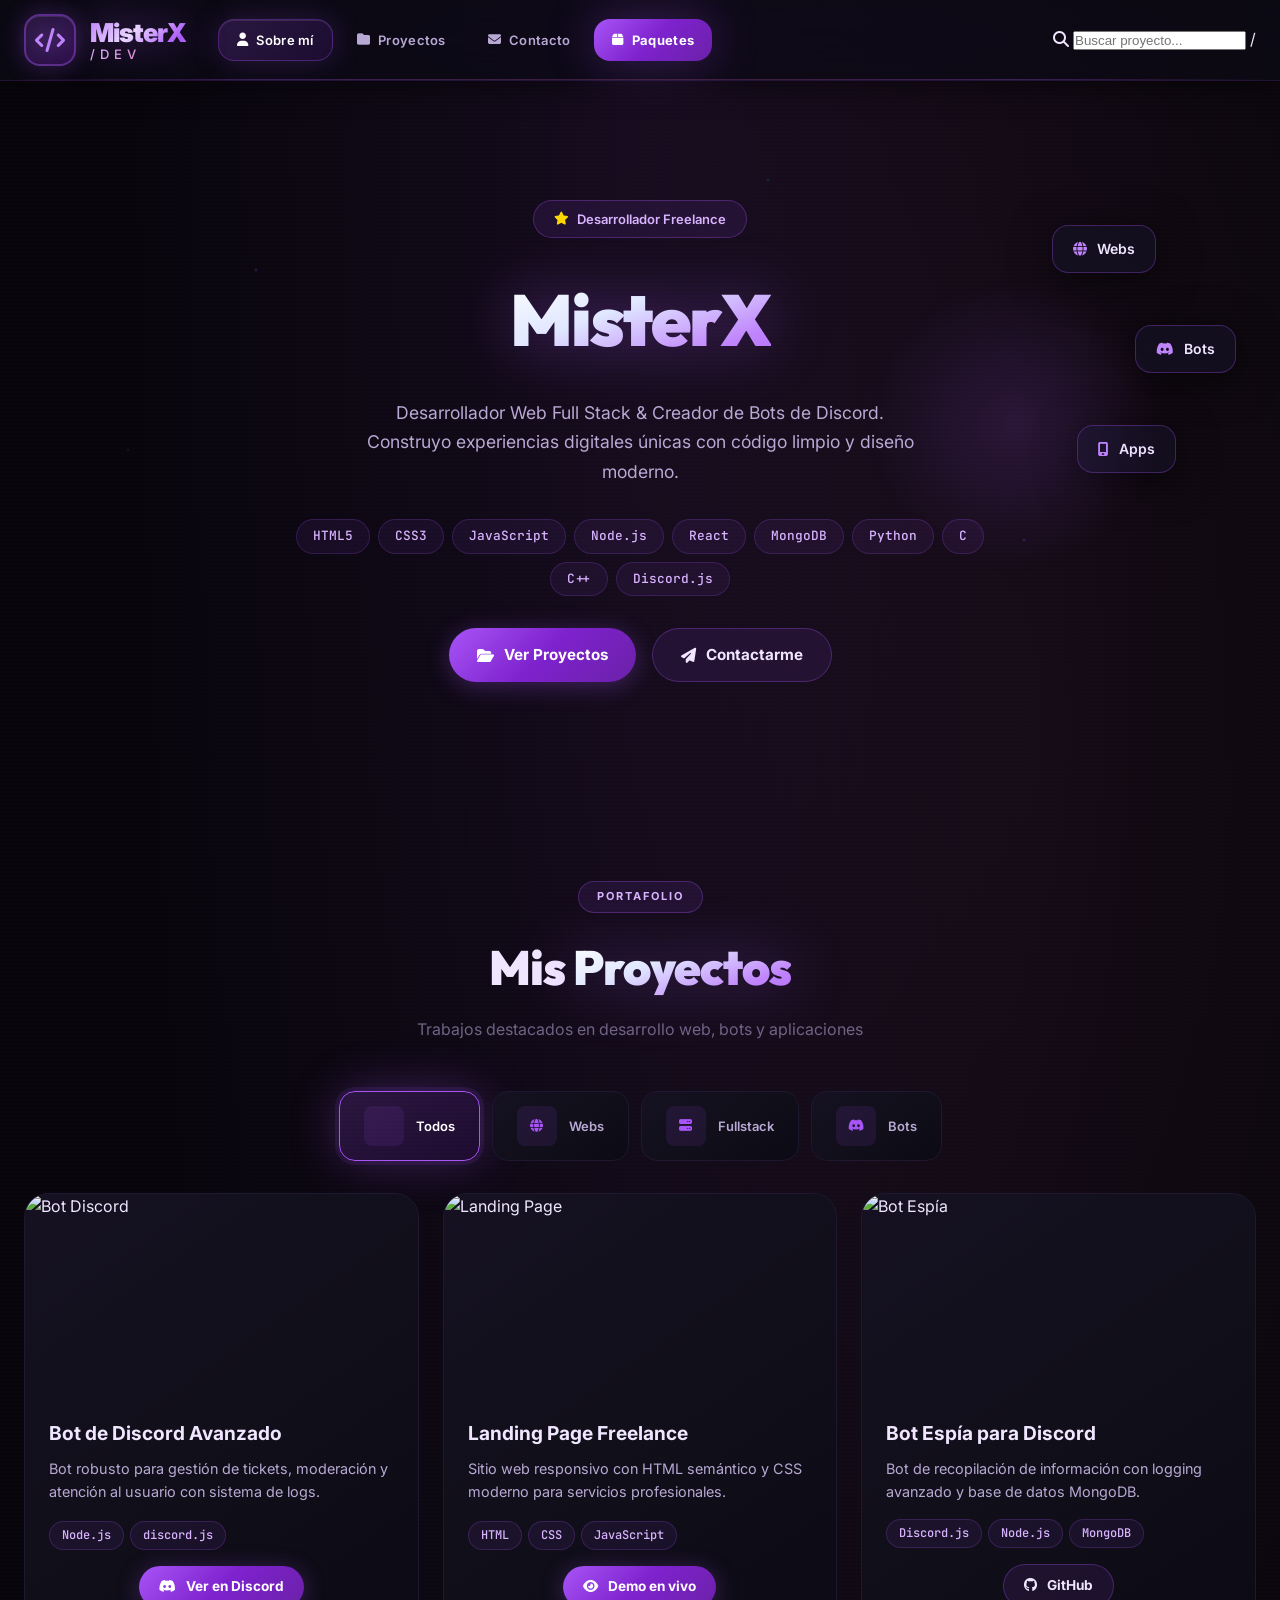
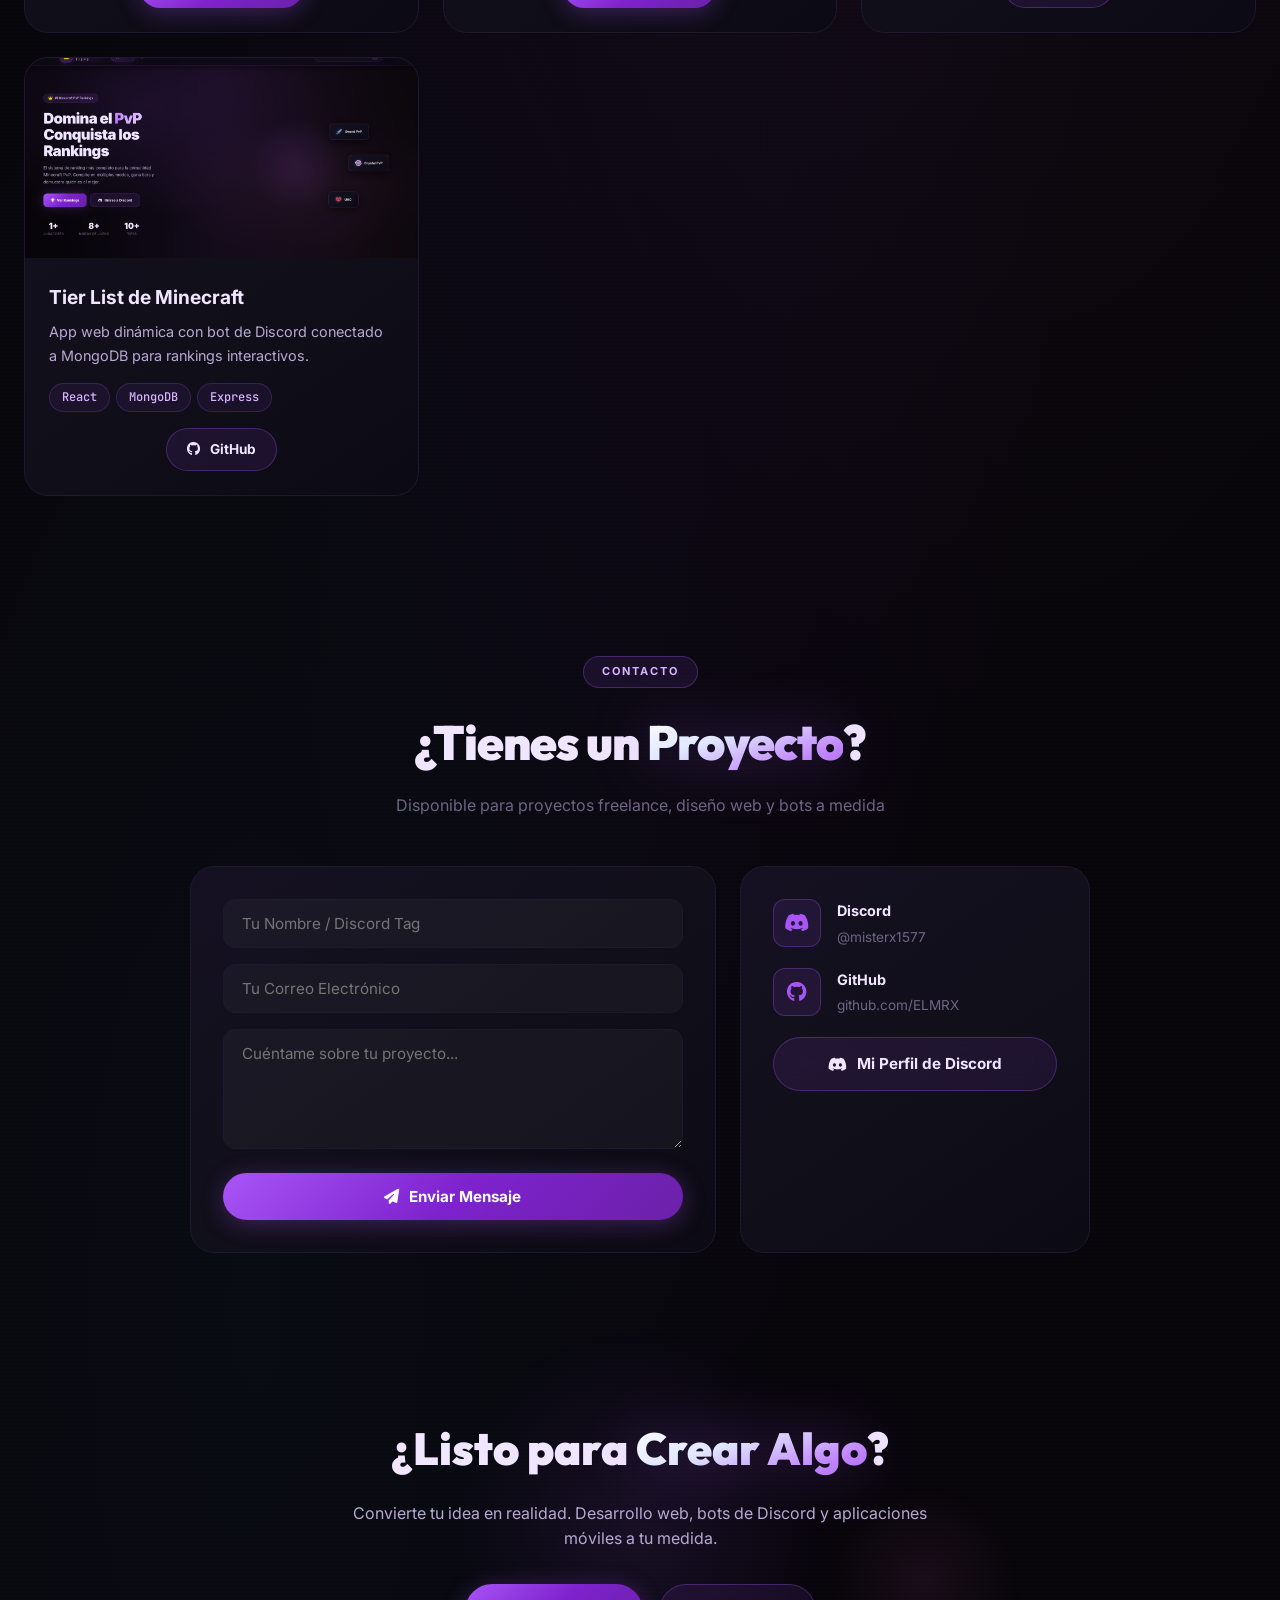
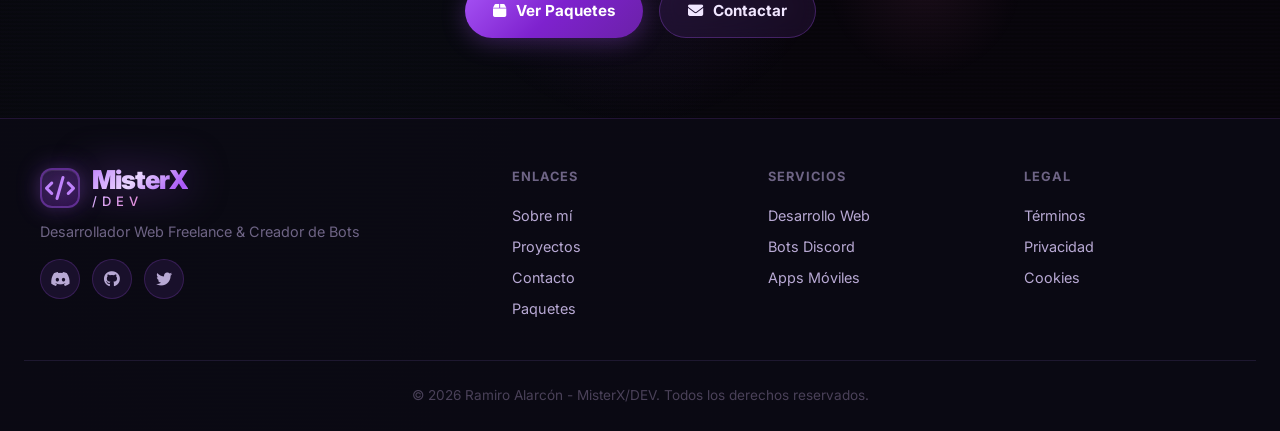
==== commit 01ad569f: "Actualización de paquetes.html, estilos e imágenes" ====
--- a/index.html
+++ b/index.html
@@ -3,85 +3,151 @@
 <head>
     <meta charset="UTF-8">
     <meta name="viewport" content="width=device-width, initial-scale=1.0">
-    <title>MisterX | Portafolio Dev</title>
+    <title>MisterX/DEV | Portafolio Premium</title>
     <link rel="stylesheet" href="styles.css">
+    <link rel="stylesheet" href="https://cdnjs.cloudflare.com/ajax/libs/font-awesome/6.4.0/css/all.min.css">
+    <link href="https://fonts.googleapis.com/css2?family=Inter:wght@300;400;500;600;700;800;900&family=JetBrains+Mono:wght@400;500;600;700;800&family=Outfit:wght@400;500;600;700;800;900&display=swap" rel="stylesheet">
 </head>
 <body>
 
-    
-    <div class="cursor-dot"></div>
-    <div class="cursor-outline"></div>
-
-    
+    <!-- NAVBAR -->
     <nav class="navbar">
         <div class="nav-container">
-            <a href="#" class="logo">MisterX/DEV</a>
+            <div class="nav-logo">
+                <div class="logo-icon">
+                    <i class="fa-solid fa-code"></i>
+                </div>
+                <div class="logo-text-container">
+                    <span class="logo-text">MisterX</span>
+                    <span class="logo-accent">/DEV</span>
+                </div>
+            </div>
             <div class="nav-links">
-                <a href="#about">Sobre mí</a>
-                <a href="#projects">Proyectos</a>
-                <a href="#contact">Contacto</a>
-                <a href="paquetes.html" class="accent shine-effect">Paquetes</a>
+                <a href="#about" class="nav-link active"><i class="fa-solid fa-user"></i> Sobre mí</a>
+                <a href="#projects" class="nav-link"><i class="fa-solid fa-folder"></i> Proyectos</a>
+                <a href="#contact" class="nav-link"><i class="fa-solid fa-envelope"></i> Contacto</a>
+                <a href="paquetes.html" class="nav-link nav-cta"><i class="fa-solid fa-box"></i> Paquetes</a>
+            </div>
+            <div class="nav-search">
+                <div class="search-box">
+                    <i class="fa-solid fa-magnifying-glass"></i>
+                    <input type="text" id="search-project" placeholder="Buscar proyecto...">
+                    <span class="search-key">/</span>
+                </div>
             </div>
         </div>
     </nav>
 
-    
-    <header id="about" class="hero">
+    <!-- HERO SECTION -->
+    <section id="about" class="hero">
+        <div class="hero-particles"></div>
         <div class="hero-content">
-            <!-- Imagen de perfil (opcional) -->
-            <img src="img/perfil.jpeg" alt="MisterX" class="hero-avatar">
+            <div class="hero-badge">
+                <i class="fa-solid fa-star"></i>
+                <span>Desarrollador Freelance</span>
+            </div>
+            <h1 class="hero-title">
+                <span class="gradient-text">MisterX</span>
+            </h1>
+            <p class="hero-description">
+                Desarrollador Web Full Stack & Creador de Bots de Discord. 
+                Construyo experiencias digitales únicas con código limpio y diseño moderno.
+            </p>
             
-            <h1>MisterX</h1>
-            <p class="subtitle">Desarrollador Web Freelance & Creador de Bots de Discord</p>
+            <!-- Tech Tags -->
+            <div class="tech-cloud">
+                <span class="tech-tag">HTML5</span>
+                <span class="tech-tag">CSS3</span>
+                <span class="tech-tag">JavaScript</span>
+                <span class="tech-tag">Node.js</span>
+                <span class="tech-tag">React</span>
+                <span class="tech-tag">MongoDB</span>
+                <span class="tech-tag">Python</span>
+                <span class="tech-tag">C</span>
+                <span class="tech-tag">C++</span>
+                <span class="tech-tag">Discord.js</span>
+            </div>
+
+            <div class="hero-buttons">
+                <a href="#projects" class="btn-primary">
+                    <i class="fa-solid fa-folder-open"></i>
+                    Ver Proyectos
+                    <span class="btn-shine"></span>
+                </a>
+                <a href="#contact" class="btn-secondary">
+                    <i class="fa-solid fa-paper-plane"></i>
+                    Contactarme
+                </a>
+            </div>
+        </div>
+        <div class="hero-visual">
+            <div class="floating-card card-1">
+                <i class="fa-solid fa-globe"></i>
+                <span>Webs</span>
+            </div>
+            <div class="floating-card card-2">
+                <i class="fa-brands fa-discord"></i>
+                <span>Bots</span>
+            </div>
+            <div class="floating-card card-3">
+                <i class="fa-solid fa-mobile-screen"></i>
+                <span>Apps</span>
+            </div>
+            <div class="glowing-orb"></div>
+        </div>
+    </section>
+
+    <!-- PROYECTOS SECTION -->
+    <section id="projects" class="projects-section">
+        <div class="section-header">
+            <span class="section-badge">Portafolio</span>
+            <h2 class="section-title">Mis <span class="gradient-text">Proyectos</span></h2>
+            <p class="section-description">Trabajos destacados en desarrollo web, bots y aplicaciones</p>
+        </div>
+
+        <!-- Filtros -->
+        <div class="filtros-grid">
+            <button class="btn-modo-premium activo" data-filter="all">
+                <div class="icono-wrapper"><i class="fa-solid fa-grid-2"></i></div>
+                <span>Todos</span>
+            </button>
+            <button class="btn-modo-premium" data-filter="web">
+                <div class="icono-wrapper"><i class="fa-solid fa-globe"></i></div>
+                <span>Webs</span>
+            </button>
+            <button class="btn-modo-premium" data-filter="fullstack">
+                <div class="icono-wrapper"><i class="fa-solid fa-server"></i></div>
+                <span>Fullstack</span>
+            </button>
+            <button class="btn-modo-premium" data-filter="bots">
+                <div class="icono-wrapper"><i class="fa-brands fa-discord"></i></div>
+                <span>Bots</span>
+            </button>
+        </div>
+
+        <!-- Grid de proyectos -->
+        <div class="projects-grid">
             
-            <div class="tech-tags">
-                <span>HTML</span>
-                <span>CSS</span>
-                <span>JavaScript</span>
-                <span>Node.js</span>
-                <span>React</span>
-                <span>MongoDB</span>
-                <span>Python</span>
-                <span>C</span>
-                <span>C++</span>
-                <span>Discord.js</span>
-            </div>
-        </div>
-    </header>
-
-    <!-- PROYECTOS -->
-    <section id="projects" class="portfolio-section">
-        <h2 class="section-title">Mis Proyectos</h2>
-        
-        <div class="filter-container">
-            <button class="filter-btn active" data-filter="all">Todos</button>
-            <button class="filter-btn" data-filter="web">Webs / Frontend</button>
-            <button class="filter-btn" data-filter="fullstack">Fullstack</button>
-            <button class="filter-btn" data-filter="bots">Bots / Backend</button>
-        </div>
-
-        <div class="projects-grid">
-
             <!-- Proyecto 1: Bot Discord -->
             <div class="project-card" data-category="bots">
                 <div class="project-image-container">
                     <img src="https://images.unsplash.com/photo-1611606063065-ee7946f0787a?w=600&h=350&fit=crop" 
                          alt="Bot Discord" class="project-image">
-                    <div class="project-image-overlay">
-                        <svg viewBox="0 0 24 24"><path d="M22 12l-10 7-10-7 10-7 10 7z" fill="white" opacity="0.8"/></svg>
+                    <div class="project-overlay">
+                        <i class="fa-solid fa-arrow-up-right-from-square"></i>
                     </div>
                 </div>
                 <div class="project-card-content">
                     <h3 class="project-title">Bot de Discord Avanzado</h3>
-                    <p class="project-description">Bot robusto para gestión de tickets de soporte, moderación y atención al usuario con sistema de logs.</p>
+                    <p class="project-description">Bot robusto para gestión de tickets, moderación y atención al usuario con sistema de logs.</p>
                     <div class="project-tech">
                         <span>Node.js</span>
                         <span>discord.js</span>
                     </div>
                     <div class="project-links">
-                        <a href="https://discord.gg/Gwbhr44QfS" target="_blank" class="link-btn accent">
-                            Ver en Discord
-                            <svg viewBox="0 0 24 24" fill="currentColor"><path d="M10 6L8.59 7.41 13.17 12l-4.58 4.59L10 18l6-6z"/></svg>
+                        <a href="https://discord.gg/Gwbhr44QfS" target="_blank" class="btn-primary btn-sm">
+                            <i class="fa-brands fa-discord"></i> Ver en Discord
+                            <span class="btn-shine"></span>
                         </a>
                     </div>
                 </div>
@@ -90,24 +156,24 @@
             <!-- Proyecto 2: Landing Page -->
             <div class="project-card" data-category="web">
                 <div class="project-image-container">
-                    <img src="img/portafolio.png" 
+                    <img src="https://images.unsplash.com/photo-1467232004584-a241de8a7e5d?w=600&h=350&fit=crop" 
                          alt="Landing Page" class="project-image">
-                    <div class="project-image-overlay">
-                        <svg viewBox="0 0 24 24"><path d="M22 12l-10 7-10-7 10-7 10 7z" fill="white" opacity="0.8"/></svg>
+                    <div class="project-overlay">
+                        <i class="fa-solid fa-arrow-up-right-from-square"></i>
                     </div>
                 </div>
                 <div class="project-card-content">
                     <h3 class="project-title">Landing Page Freelance</h3>
-                    <p class="project-description">Sitio web responsivo y optimizado con HTML semántico y CSS moderno para servicios profesionales.</p>
+                    <p class="project-description">Sitio web responsivo con HTML semántico y CSS moderno para servicios profesionales.</p>
                     <div class="project-tech">
                         <span>HTML</span>
                         <span>CSS</span>
                         <span>JavaScript</span>
                     </div>
                     <div class="project-links">
-                        <a href="#" target="_blank" class="link-btn accent">
-                            Demo en vivo
-                            <svg viewBox="0 0 24 24" fill="currentColor"><path d="M10 6L8.59 7.41 13.17 12l-4.58 4.59L10 18l6-6z"/></svg>
+                        <a href="#" target="_blank" class="btn-primary btn-sm">
+                            <i class="fa-solid fa-eye"></i> Demo en vivo
+                            <span class="btn-shine"></span>
                         </a>
                     </div>
                 </div>
@@ -118,34 +184,33 @@
                 <div class="project-image-container">
                     <img src="https://images.unsplash.com/photo-1555949963-ff9fe0c870eb?w=600&h=350&fit=crop" 
                          alt="Bot Espía" class="project-image">
-                    <div class="project-image-overlay">
-                        <svg viewBox="0 0 24 24"><path d="M22 12l-10 7-10-7 10-7 10 7z" fill="white" opacity="0.8"/></svg>
+                    <div class="project-overlay">
+                        <i class="fa-solid fa-arrow-up-right-from-square"></i>
                     </div>
                 </div>
                 <div class="project-card-content">
                     <h3 class="project-title">Bot Espía para Discord</h3>
-                    <p class="project-description">Bot de recopilación de información con sistema de logging avanzado y base de datos.</p>
+                    <p class="project-description">Bot de recopilación de información con logging avanzado y base de datos MongoDB.</p>
                     <div class="project-tech">
                         <span>Discord.js</span>
                         <span>Node.js</span>
                         <span>MongoDB</span>
                     </div>
                     <div class="project-links">
-                        <a href="https://github.com/ELMRX" target="_blank" class="link-btn">
-                            <svg viewBox="0 0 24 24" fill="currentColor" width="18"><path d="M12 0c-6.626 0-12 5.373-12 12 0 5.302 3.438 9.8 8.207 11.387.599.111.793-.261.793-.577v-2.234c-3.338.726-4.033-1.416-4.033-1.416-.546-1.387-1.333-1.756-1.333-1.756-1.089-.745.083-.729.083-.729 1.205.084 1.839 1.237 1.839 1.237 1.07 1.834 2.807 1.304 3.492.997.107-.775.418-1.305.762-1.604-2.665-.305-5.467-1.334-5.467-5.931 0-1.311.469-2.381 1.236-3.221-.124-.303-.535-1.524.117-3.176 0 0 1.008-.322 3.301 1.23.957-.266 1.983-.399 3.003-.404 1.02.005 2.047.138 3.006.404 2.291-1.552 3.297-1.23 3.297-1.23.653 1.653.242 2.874.118 3.176.77.84 1.235 1.911 1.235 3.221 0 4.609-2.807 5.624-5.479 5.921.43.372.823 1.102.823 2.222v3.293c0 .319.192.694.801.576 4.765-1.589 8.199-6.086 8.199-11.386 0-6.627-5.373-12-12-12z"/></svg>
-                            GitHub
+                        <a href="https://github.com/ELMRX" target="_blank" class="btn-secondary btn-sm">
+                            <i class="fa-brands fa-github"></i> GitHub
                         </a>
                     </div>
                 </div>
             </div>
 
-            <!-- Proyecto 4: Tier List Minecraft -->
+            <!-- Proyecto 4: Tier List -->
             <div class="project-card" data-category="fullstack">
                 <div class="project-image-container">
                     <img src="img/tiers.png" 
                          alt="Tier List" class="project-image">
-                    <div class="project-image-overlay">
-                        <svg viewBox="0 0 24 24"><path d="M22 12l-10 7-10-7 10-7 10 7z" fill="white" opacity="0.8"/></svg>
+                    <div class="project-overlay">
+                        <i class="fa-solid fa-arrow-up-right-from-square"></i>
                     </div>
                 </div>
                 <div class="project-card-content">
@@ -157,9 +222,8 @@
                         <span>Express</span>
                     </div>
                     <div class="project-links">
-                        <a href="https://github.com/ELMRX" target="_blank" class="link-btn">
-                            <svg viewBox="0 0 24 24" fill="currentColor" width="18"><path d="M12 0c-6.626 0-12 5.373-12 12 0 5.302 3.438 9.8 8.207 11.387.599.111.793-.261.793-.577v-2.234c-3.338.726-4.033-1.416-4.033-1.416-.546-1.387-1.333-1.756-1.333-1.756-1.089-.745.083-.729.083-.729 1.205.084 1.839 1.237 1.839 1.237 1.07 1.834 2.807 1.304 3.492.997.107-.775.418-1.305.762-1.604-2.665-.305-5.467-1.334-5.467-5.931 0-1.311.469-2.381 1.236-3.221-.124-.303-.535-1.524.117-3.176 0 0 1.008-.322 3.301 1.23.957-.266 1.983-.399 3.003-.404 1.02.005 2.047.138 3.006.404 2.291-1.552 3.297-1.23 3.297-1.23.653 1.653.242 2.874.118 3.176.77.84 1.235 1.911 1.235 3.221 0 4.609-2.807 5.624-5.479 5.921.43.372.823 1.102.823 2.222v3.293c0 .319.192.694.801.576 4.765-1.589 8.199-6.086 8.199-11.386 0-6.627-5.373-12-12-12z"/></svg>
-                            GitHub
+                        <a href="https://github.com/ELMRX" target="_blank" class="btn-secondary btn-sm">
+                            <i class="fa-brands fa-github"></i> GitHub
                         </a>
                     </div>
                 </div>
@@ -168,40 +232,227 @@
         </div>
     </section>
 
-    <!-- CONTACTO -->
-    <footer id="contact" class="footer">
-        <div class="footer-container">
-            <h2>¿Tienes algún proyecto en mente?</h2>
-            <p>Disponible para proyectos freelance, diseño web y bots a medida para Discord.</p>
-            
-            <form id="contact-form" class="contact-form">
-                <div class="form-group">
-                    <input type="text" id="form-name" name="name" placeholder="Tu Nombre / Discord Tag" required>
-                </div>
-                <div class="form-group">
-                    <input type="email" id="form-email" name="email" placeholder="Tu Correo Electrónico" required>
-                </div>
-                <div class="form-group">
-                    <textarea id="form-message" name="message" placeholder="Cuéntame sobre tu proyecto..." required></textarea>
-                </div>
-                <button type="submit" id="submit-btn" class="contact-btn shine-effect">
-                    Enviar Mensaje 🚀
-                </button>
-            </form>
-
-            <div style="margin-top: 25px;">
-                <a href="https://discord.com/users/1008794684958703769" target="_blank" class="contact-btn discord">
-                    <svg viewBox="0 0 24 24" fill="currentColor" width="20" style="vertical-align: middle; margin-right: 8px;">
-                        <path d="M20.317 4.37a19.791 19.791 0 0 0-4.885-1.515.074.074 0 0 0-.079.037c-.21.375-.444.864-.608 1.25a18.27 18.27 0 0 0-5.487 0 12.64 12.64 0 0 0-.617-1.25.077.077 0 0 0-.079-.037A19.736 19.736 0 0 0 3.677 4.37a.07.07 0 0 0-.032.027C.533 9.046-.32 13.58.099 18.057a.082.082 0 0 0 .031.057 19.9 19.9 0 0 0 5.993 3.03.078.078 0 0 0 .084-.028 14.09 14.09 0 0 0 1.226-1.994.076.076 0 0 0-.041-.106 13.107 13.107 0 0 1-1.872-.892.077.077 0 0 1-.008-.128 10.2 10.2 0 0 0 .372-.292.074.074 0 0 1 .077-.01c3.928 1.793 8.18 1.793 12.062 0a.074.074 0 0 1 .078.01c.12.098.246.198.373.292a.077.077 0 0 1-.006.127 12.299 12.299 0 0 1-1.873.892.077.077 0 0 0-.041.107c.36.698.772 1.362 1.225 1.993a.076.076 0 0 0 .084.028 19.839 19.839 0 0 0 6.002-3.03.077.077 0 0 0 .032-.054c.5-5.177-.838-9.674-3.549-13.66a.061.061 0 0 0-.031-.03zM8.02 15.33c-1.183 0-2.157-1.085-2.157-2.419 0-1.333.956-2.419 2.157-2.419 1.21 0 2.176 1.096 2.157 2.42 0 1.333-.956 2.418-2.157 2.418zm7.975 0c-1.183 0-2.157-1.085-2.157-2.419 0-1.333.955-2.419 2.157-2.419 1.21 0 2.176 1.096 2.157 2.42 0 1.333-.946 2.418-2.157 2.418z"/>
-                    </svg>
+    <!-- CONTACTO SECTION -->
+    <section id="contact" class="contact-section">
+        <div class="section-header">
+            <span class="section-badge">Contacto</span>
+            <h2 class="section-title">¿Tienes un <span class="gradient-text">Proyecto</span>?</h2>
+            <p class="section-description">Disponible para proyectos freelance, diseño web y bots a medida</p>
+        </div>
+
+        <div class="contact-grid">
+            <div class="contact-form-card">
+                <form id="contact-form" class="contact-form">
+                    <div class="form-group">
+                        <input type="text" id="form-name" name="name" placeholder="Tu Nombre / Discord Tag" required>
+                    </div>
+                    <div class="form-group">
+                        <input type="email" id="form-email" name="email" placeholder="Tu Correo Electrónico" required>
+                    </div>
+                    <div class="form-group">
+                        <textarea id="form-message" name="message" placeholder="Cuéntame sobre tu proyecto..." required></textarea>
+                    </div>
+                    <button type="submit" id="submit-btn" class="btn-primary btn-full">
+                        <i class="fa-solid fa-paper-plane"></i>
+                        Enviar Mensaje
+                        <span class="btn-shine"></span>
+                    </button>
+                </form>
+            </div>
+            <div class="contact-info-card">
+                <div class="contact-info-item">
+                    <div class="contact-icon">
+                        <i class="fa-brands fa-discord"></i>
+                    </div>
+                    <div>
+                        <h4>Discord</h4>
+                        <p>@misterx1577</p>
+                    </div>
+                </div>
+                <div class="contact-info-item">
+                    <div class="contact-icon">
+                        <i class="fa-brands fa-github"></i>
+                    </div>
+                    <div>
+                        <h4>GitHub</h4>
+                        <p>github.com/ELMRX</p>
+                    </div>
+                </div>
+                <a href="https://discord.com/users/1008794684958703769" target="_blank" class="btn-secondary btn-full">
+                    <i class="fa-brands fa-discord"></i>
                     Mi Perfil de Discord
                 </a>
             </div>
+        </div>
+    </section>
+
+    <!-- CTA SECTION -->
+    <section class="cta">
+        <div class="cta-content">
+            <h2 class="cta-title">¿Listo para <span class="gradient-text">Crear Algo</span>?</h2>
+            <p class="cta-description">
+                Convierte tu idea en realidad. Desarrollo web, bots de Discord y aplicaciones móviles a tu medida.
+            </p>
+            <div class="cta-buttons">
+                <a href="paquetes.html" class="btn-primary">
+                    <i class="fa-solid fa-box"></i>
+                    Ver Paquetes
+                    <span class="btn-shine"></span>
+                </a>
+                <a href="#contact" class="btn-secondary">
+                    <i class="fa-solid fa-envelope"></i>
+                    Contactar
+                </a>
+            </div>
+        </div>
+        <div class="cta-visual">
+            <div class="cta-orb"></div>
+            <div class="cta-orb-small"></div>
+        </div>
+    </section>
+
+    <!-- FOOTER -->
+    <footer class="footer">
+        <div class="footer-content">
+            <div class="footer-brand">
+                <div class="footer-logo">
+                    <div class="logo-icon footer-logo-icon">
+                        <i class="fa-solid fa-code"></i>
+                    </div>
+                    <div class="logo-text-container">
+                        <span class="logo-text">MisterX</span>
+                        <span class="logo-accent">/DEV</span>
+                    </div>
+                </div>
+                <p>Desarrollador Web Freelance & Creador de Bots</p>
+                <div class="footer-social">
+                    <a href="#"><i class="fa-brands fa-discord"></i></a>
+                    <a href="#"><i class="fa-brands fa-github"></i></a>
+                    <a href="#"><i class="fa-brands fa-twitter"></i></a>
+                </div>
+            </div>
+            <div class="footer-links">
+                <h4>Enlaces</h4>
+                <a href="#about">Sobre mí</a>
+                <a href="#projects">Proyectos</a>
+                <a href="#contact">Contacto</a>
+                <a href="paquetes.html">Paquetes</a>
+            </div>
+            <div class="footer-links">
+                <h4>Servicios</h4>
+                <a href="paquetes.html">Desarrollo Web</a>
+                <a href="paquetes.html">Bots Discord</a>
+                <a href="paquetes.html">Apps Móviles</a>
+            </div>
+            <div class="footer-links">
+                <h4>Legal</h4>
+                <a href="#">Términos</a>
+                <a href="#">Privacidad</a>
+                <a href="#">Cookies</a>
+            </div>
+        </div>
+        <div class="footer-bottom">
+            <p>&copy; 2026 Ramiro Alarcón - MisterX/DEV. Todos los derechos reservados.</p>
+        </div>
+    </footer>
+
+    <script>
+        // Filtro de proyectos
+        const filterButtons = document.querySelectorAll('.btn-modo-premium');
+        const projectCards = document.querySelectorAll('.project-card');
+
+        filterButtons.forEach(button => {
+            button.addEventListener('click', function() {
+                filterButtons.forEach(btn => btn.classList.remove('activo'));
+                this.classList.add('activo');
+                
+                const filter = this.getAttribute('data-filter');
+                
+                projectCards.forEach(card => {
+                    if (filter === 'all' || card.getAttribute('data-category') === filter) {
+                        card.style.display = 'flex';
+                        card.style.animation = 'fadeInUp 0.5s ease forwards';
+                    } else {
+                        card.style.display = 'none';
+                    }
+                });
+            });
+        });
+
+        // Formulario de contacto
+        const contactForm = document.getElementById('contact-form');
+        if (contactForm) {
+            contactForm.addEventListener('submit', function(e) {
+                e.preventDefault();
+                const btn = document.getElementById('submit-btn');
+                btn.innerHTML = '<i class="fa-solid fa-spinner fa-spin"></i> Enviando...';
+                btn.disabled = true;
+                
+                setTimeout(() => {
+                    btn.innerHTML = '<i class="fa-solid fa-check"></i> ¡Enviado!';
+                    alert('✅ ¡Mensaje enviado con éxito! Te contactaré pronto.');
+                    contactForm.reset();
+                    setTimeout(() => {
+                        btn.innerHTML = '<i class="fa-solid fa-paper-plane"></i> Enviar Mensaje<span class="btn-shine"></span>';
+                        btn.disabled = false;
+                    }, 2000);
+                }, 1500);
+            });
+        }
+
+        // Búsqueda
+        const searchInput = document.getElementById('search-project');
+        if (searchInput) {
+            searchInput.addEventListener('input', function() {
+                const query = this.value.toLowerCase();
+                projectCards.forEach(card => {
+                    const title = card.querySelector('.project-title').textContent.toLowerCase();
+                    const desc = card.querySelector('.project-description').textContent.toLowerCase();
+                    if (title.includes(query) || desc.includes(query)) {
+                        card.style.display = 'flex';
+                    } else {
+                        card.style.display = 'none';
+                    }
+                });
+            });
+        }
+
+        // Atajo "/"
+        window.addEventListener('keydown', (e) => {
+            if (e.key === '/' && document.activeElement !== searchInput) {
+                e.preventDefault();
+                if (searchInput) searchInput.focus();
+            }
+        });
+
+        // Parallax floating cards
+        document.addEventListener('mousemove', (e) => {
+            const cards = document.querySelectorAll('.floating-card');
+            const mouseX = (e.clientX / window.innerWidth - 0.5) * 2;
+            const mouseY = (e.clientY / window.innerHeight - 0.5) * 2;
             
-            <p class="copyright">&copy; 2026 Ramiro Alarcón. Todos los derechos reservados.</p>
-        </div>
-    </footer>
-
-    <script src="script.js"></script>
+            cards.forEach((card, index) => {
+                const factor = (index + 1) * 8;
+                card.style.transform = `translate(${mouseX * factor}px, ${mouseY * factor}px)`;
+            });
+        });
+
+        // Animación scroll
+        const animateOnScroll = new IntersectionObserver((entries) => {
+            entries.forEach(entry => {
+                if (entry.isIntersecting) {
+                    entry.target.style.opacity = '1';
+                    entry.target.style.transform = 'translateY(0)';
+                }
+            });
+        }, { threshold: 0.1 });
+
+        document.querySelectorAll('.project-card, .contact-form-card, .contact-info-card').forEach(el => {
+            el.style.opacity = '0';
+            el.style.transform = 'translateY(30px)';
+            el.style.transition = 'all 0.6s cubic-bezier(0.16, 1, 0.3, 1)';
+            animateOnScroll.observe(el);
+        });
+    </script>
 </body>
 </html>
--- a/styles.css
+++ b/styles.css
@@ -1,1186 +1,1571 @@
 /* ============================================
-   MisterX/DEV - Portafolio Premium vFinal
-   Estilo: Dark Tech + Glassmorphism + Neón
-   Tipografías premium | Tarjetas compactas
+   MisterX/DEV - PREMIUM PURPLE EDITION v2.0
+   Estilo: FemboysTiers Luxury Dark
+   Incluye: Index + Paquetes + Modal Premium
    ============================================ */
 
-/* --- FUENTES (Google Fonts) --- */
-@import url('https://fonts.googleapis.com/css2?family=Inter:wght@300;400;500;600;700;800;900&family=Fira+Code:wght@400;500;700&family=Space+Grotesk:wght@400;500;600;700&family=Outfit:wght@300;400;500;600;700;800;900&family=JetBrains+Mono:wght@400;500;600;700;800&display=swap');
-
-/* --- RESET & VARIABLES CSS --- */
-*,
-*::before,
-*::after {
+* {
     margin: 0;
     padding: 0;
     box-sizing: border-box;
 }
 
 :root {
-    --bg-primary: #06060c;
-    --bg-secondary: #0d0d18;
-    --bg-card: rgba(18, 18, 32, 0.65);
-    --bg-card-hover: rgba(28, 28, 48, 0.85);
-    --border-color: rgba(255, 255, 255, 0.06);
-    --border-glow: rgba(0, 242, 254, 0.35);
+    --bg-primary: #07050a;
+    --bg-secondary: #0c0a14;
+    --bg-tertiary: #110f1a;
+    --bg-card: #151122;
+    --bg-hover: #1a1528;
     
-    --text-primary: #edecf2;
-    --text-secondary: #a8a8c0;
-    --text-muted: #6e6e84;
+    --purple-50: #faf5ff;
+    --purple-100: #f3e8ff;
+    --purple-200: #e9d5ff;
+    --purple-300: #d8b4fe;
+    --purple-400: #c084fc;
+    --purple-500: #a855f7;
+    --purple-600: #9333ea;
+    --purple-700: #7e22ce;
+    --purple-800: #6b21a8;
+    --purple-900: #581c87;
     
-    --accent-cyan: #00f2fe;
-    --accent-blue: #4facfe;
-    --accent-purple: #a78bfa;
-    --accent-pink: #f472b6;
-    --accent-green: #00e676;
-    --accent-gradient: linear-gradient(135deg, #00f2fe 0%, #4facfe 100%);
-    --accent-gradient-purple: linear-gradient(135deg, #a78bfa 0%, #f472b6 100%);
+    --accent-primary: #a855f7;
+    --accent-light: #c084fc;
+    --accent-dark: #7e22ce;
+    --accent-glow: #d8b4fe;
     
-    --shadow-sm: 0 2px 12px rgba(0, 0, 0, 0.4);
-    --shadow-md: 0 8px 40px rgba(0, 0, 0, 0.5);
-    --shadow-lg: 0 20px 60px rgba(0, 0, 0, 0.6);
-    --shadow-glow: 0 0 40px rgba(0, 242, 254, 0.2);
-    --shadow-glow-strong: 0 0 80px rgba(0, 242, 254, 0.3);
+    --rose-accent: #f472b6;
+    --rose-light: #f9a8d4;
+    --cyan-accent: #22d3ee;
     
-    --space-xs: 0.4rem;
-    --space-sm: 0.8rem;
-    --space-md: 1.2rem;
-    --space-lg: 1.5rem;
-    --space-xl: 2.5rem;
-    --space-2xl: 4rem;
+    --text-primary: #f0e6ff;
+    --text-secondary: #b8a9d4;
+    --text-muted: #6e6485;
+    --text-dim: #4a4159;
     
-    --radius-sm: 10px;
-    --radius-md: 14px;
-    --radius-lg: 20px;
-    --radius-xl: 28px;
-    --radius-full: 9999px;
+    --border-color: #1e1830;
+    --border-light: #2a223d;
+    --border-glow: #7e22ce;
     
-    --transition-fast: 0.2s cubic-bezier(0.4, 0, 0.2, 1);
-    --transition-normal: 0.35s cubic-bezier(0.4, 0, 0.2, 1);
-    --transition-slow: 0.6s cubic-bezier(0.4, 0, 0.2, 1);
-    --transition-bounce: 0.5s cubic-bezier(0.175, 0.885, 0.32, 1.275);
-}
-
-/* --- ESTILOS BASE --- */
-html {
-    scroll-behavior: smooth;
-    scroll-padding-top: 80px;
+    --shadow-sm: 0 1px 2px rgba(0, 0, 0, 0.5);
+    --shadow-md: 0 4px 16px rgba(0, 0, 0, 0.5);
+    --shadow-lg: 0 8px 40px rgba(0, 0, 0, 0.6);
+    --shadow-xl: 0 16px 60px rgba(0, 0, 0, 0.7);
+    --shadow-purple: 0 0 30px rgba(168, 85, 247, 0.2);
+    --shadow-purple-strong: 0 0 50px rgba(168, 85, 247, 0.3);
+    
+    --gradient-primary: linear-gradient(135deg, #a855f7 0%, #7e22ce 50%, #6b21a8 100%);
+    --gradient-secondary: linear-gradient(135deg, #c084fc 0%, #a855f7 50%, #9333ea 100%);
+    --gradient-card: linear-gradient(145deg, #151122 0%, #110f1a 50%, #0c0a14 100%);
+    
+    --radius-xs: 4px;
+    --radius-sm: 8px;
+    --radius-md: 12px;
+    --radius-lg: 16px;
+    --radius-xl: 24px;
+    --radius-2xl: 32px;
+    
+    --transition-fast: 0.15s cubic-bezier(0.4, 0, 0.2, 1);
+    --transition-smooth: 0.3s cubic-bezier(0.4, 0, 0.2, 1);
+    --transition-bounce: 0.4s cubic-bezier(0.34, 1.56, 0.64, 1);
+    --transition-spring: 0.5s cubic-bezier(0.68, -0.55, 0.265, 1.55);
 }
 
 body {
     font-family: 'Inter', -apple-system, BlinkMacSystemFont, 'Segoe UI', sans-serif;
-    background-color: var(--bg-primary);
+    background: var(--bg-primary);
+    background-image: 
+        radial-gradient(ellipse at 50% 0%, rgba(168, 85, 247, 0.08) 0%, transparent 60%),
+        radial-gradient(ellipse at 80% 20%, rgba(244, 114, 182, 0.05) 0%, transparent 40%),
+        radial-gradient(ellipse at 20% 80%, rgba(34, 211, 238, 0.03) 0%, transparent 40%),
+        repeating-linear-gradient(0deg, transparent, transparent 2px, rgba(168, 85, 247, 0.01) 2px, rgba(168, 85, 247, 0.01) 4px);
     color: var(--text-primary);
+    min-height: 100vh;
     line-height: 1.6;
-    min-height: 100vh;
+    -webkit-font-smoothing: antialiased;
     overflow-x: hidden;
 }
 
 body::before {
     content: '';
     position: fixed;
+    top: 0; left: 0;
+    width: 100%; height: 100%;
+    background-image: 
+        radial-gradient(2px 2px at 20% 30%, rgba(168, 85, 247, 0.3), transparent),
+        radial-gradient(2px 2px at 40% 70%, rgba(244, 114, 182, 0.2), transparent),
+        radial-gradient(2px 2px at 60% 20%, rgba(34, 211, 238, 0.2), transparent),
+        radial-gradient(2px 2px at 80% 60%, rgba(168, 85, 247, 0.3), transparent),
+        radial-gradient(1px 1px at 10% 50%, rgba(244, 114, 182, 0.3), transparent),
+        radial-gradient(1px 1px at 70% 40%, rgba(168, 85, 247, 0.2), transparent),
+        radial-gradient(1px 1px at 90% 80%, rgba(34, 211, 238, 0.2), transparent);
+    pointer-events: none;
+    z-index: 0;
+    animation: floatParticles 20s ease-in-out infinite;
+}
+
+@keyframes floatParticles {
+    0%, 100% { transform: translateY(0px); }
+    50% { transform: translateY(-10px); }
+}
+
+/* --- NAVBAR --- */
+.navbar {
+    position: sticky;
     top: 0;
-    left: 0;
+    z-index: 1000;
+    background: rgba(12, 10, 20, 0.8);
+    backdrop-filter: blur(20px) saturate(180%);
+    -webkit-backdrop-filter: blur(20px) saturate(180%);
+    border-bottom: 1px solid rgba(168, 85, 247, 0.15);
+    box-shadow: 0 4px 30px rgba(0, 0, 0, 0.5);
+    padding: 0 24px;
+}
+
+.navbar::after {
+    content: '';
+    position: absolute;
+    bottom: 0; left: 0;
+    width: 100%; height: 1px;
+    background: linear-gradient(90deg, transparent 0%, rgba(168, 85, 247, 0.3) 20%, rgba(244, 114, 182, 0.2) 50%, rgba(168, 85, 247, 0.3) 80%, transparent 100%);
+}
+
+.nav-container {
+    max-width: 1400px;
+    margin: 0 auto;
+    display: flex;
+    align-items: center;
+    height: 80px;
+    gap: 32px;
+    position: relative;
+    z-index: 1;
+}
+
+.nav-logo {
+    flex-shrink: 0;
+    display: flex;
+    align-items: center;
+    gap: 14px;
+}
+
+.logo-icon {
+    width: 52px; height: 52px;
+    background: linear-gradient(135deg, rgba(168, 85, 247, 0.2) 0%, rgba(126, 34, 206, 0.3) 100%);
+    border: 2px solid rgba(168, 85, 247, 0.4);
+    border-radius: 16px;
+    display: flex;
+    align-items: center;
+    justify-content: center;
+    box-shadow: 0 0 25px rgba(168, 85, 247, 0.3), inset 0 1px 0 rgba(255, 255, 255, 0.1);
+    transition: all var(--transition-smooth);
+}
+
+.logo-icon i {
+    font-size: 24px;
+    color: #c084fc;
+    filter: drop-shadow(0 0 10px rgba(192, 132, 252, 0.6));
+    animation: pulseIcon 2s ease-in-out infinite;
+}
+
+.logo-text-container {
+    display: flex;
+    flex-direction: column;
+    gap: 2px;
+}
+
+.logo-text {
+    font-size: 26px;
+    font-weight: 900;
+    letter-spacing: -1px;
+    background: linear-gradient(135deg, #c084fc 0%, #e9d5ff 25%, #a855f7 50%, #e9d5ff 75%, #c084fc 100%);
+    background-size: 200% auto;
+    -webkit-background-clip: text;
+    -webkit-text-fill-color: transparent;
+    background-clip: text;
+    animation: shimmer 3s linear infinite;
+    filter: drop-shadow(0 0 20px rgba(168, 85, 247, 0.5));
+    line-height: 1;
+}
+
+.logo-accent {
+    font-size: 13px;
+    font-weight: 500;
+    letter-spacing: 5px;
+    background: linear-gradient(135deg, var(--purple-300), var(--rose-accent));
+    -webkit-background-clip: text;
+    -webkit-text-fill-color: transparent;
+    background-clip: text;
+    text-transform: uppercase;
+    line-height: 1;
+}
+
+@keyframes shimmer {
+    0% { background-position: 0% center; }
+    100% { background-position: 200% center; }
+}
+
+@keyframes pulseIcon {
+    0%, 100% { transform: scale(1); }
+    50% { transform: scale(1.15); }
+}
+
+.nav-links {
+    display: flex;
+    gap: 6px;
+    flex: 1;
+}
+
+.nav-link {
+    display: flex;
+    align-items: center;
+    gap: 8px;
+    padding: 10px 18px;
+    border-radius: var(--radius-lg);
+    text-decoration: none;
+    color: var(--text-secondary);
+    font-size: 13px;
+    font-weight: 600;
+    letter-spacing: 0.3px;
+    transition: all var(--transition-bounce);
+    position: relative;
+    overflow: hidden;
+}
+
+.nav-link::before {
+    content: '';
+    position: absolute;
+    inset: 0;
+    background: var(--gradient-primary);
+    opacity: 0;
+    transition: opacity var(--transition-smooth);
+    border-radius: var(--radius-lg);
+    z-index: -1;
+}
+
+.nav-link:hover {
+    color: var(--text-primary);
+    transform: translateY(-2px);
+    box-shadow: var(--shadow-purple);
+}
+
+.nav-link:hover::before { opacity: 0.1; }
+
+.nav-link.active {
+    color: #fff;
+    background: linear-gradient(135deg, rgba(168, 85, 247, 0.2) 0%, rgba(126, 34, 206, 0.15) 100%);
+    border: 1px solid rgba(168, 85, 247, 0.3);
+    box-shadow: var(--shadow-purple), inset 0 1px 0 rgba(255, 255, 255, 0.1);
+}
+
+.nav-cta {
+    background: var(--gradient-primary) !important;
+    color: #fff !important;
+    font-weight: 700 !important;
+    box-shadow: var(--shadow-purple-strong) !important;
+}
+
+.nav-cta:hover {
+    transform: translateY(-2px) scale(1.03) !important;
+    box-shadow: 0 0 40px rgba(168, 85, 247, 0.5) !important;
+}
+
+/* --- HERO --- */
+.hero, .hero-paquetes {
+    min-height: 80vh;
+    display: flex;
+    align-items: center;
+    justify-content: center;
+    padding: 40px 24px;
+    position: relative;
+    overflow: hidden;
+}
+
+.hero-paquetes {
+    min-height: 50vh;
+}
+
+.hero-content {
+    text-align: center;
+    max-width: 700px;
+    position: relative;
+    z-index: 2;
+}
+
+.hero-badge {
+    display: inline-flex;
+    align-items: center;
+    gap: 8px;
+    padding: 8px 20px;
+    background: rgba(168, 85, 247, 0.1);
+    border: 1px solid rgba(168, 85, 247, 0.3);
+    border-radius: 50px;
+    font-size: 13px;
+    font-weight: 600;
+    color: var(--purple-300);
+    margin-bottom: 24px;
+    backdrop-filter: blur(10px);
+}
+
+.hero-badge i { color: #ffd700; }
+
+.hero-title {
+    font-size: clamp(2.5rem, 6vw, 4.5rem);
+    font-weight: 900;
+    letter-spacing: -2px;
+    margin-bottom: 20px;
+    font-family: 'Outfit', sans-serif;
+}
+
+.gradient-text {
+    background: linear-gradient(160deg, #ffffff 0%, #e0e7ff 20%, #c084fc 40%, #a855f7 60%, #f472b6 80%, #ffffff 100%);
+    background-size: 200% 200%;
+    -webkit-background-clip: text;
+    -webkit-text-fill-color: transparent;
+    background-clip: text;
+    animation: nameGlow 5s ease-in-out infinite;
+    filter: drop-shadow(0 0 30px rgba(168, 85, 247, 0.4));
+}
+
+@keyframes nameGlow {
+    0%, 100% { background-position: 0% 50%; }
+    50% { background-position: 100% 50%; }
+}
+
+.hero-description {
+    font-size: 1.1rem;
+    color: var(--text-secondary);
+    margin-bottom: 32px;
+    max-width: 550px;
+    margin-left: auto;
+    margin-right: auto;
+    line-height: 1.7;
+}
+
+/* --- TECH TAGS --- */
+.tech-cloud {
+    display: flex;
+    flex-wrap: wrap;
+    gap: 8px;
+    justify-content: center;
+    margin-bottom: 32px;
+}
+
+.tech-tag {
+    padding: 6px 16px;
+    background: rgba(168, 85, 247, 0.08);
+    border: 1px solid rgba(168, 85, 247, 0.2);
+    border-radius: 50px;
+    font-size: 0.8rem;
+    font-weight: 500;
+    color: var(--purple-300);
+    font-family: 'JetBrains Mono', monospace;
+    transition: all var(--transition-bounce);
+    cursor: default;
+}
+
+.tech-tag:hover {
+    background: rgba(168, 85, 247, 0.15);
+    border-color: rgba(168, 85, 247, 0.5);
+    transform: translateY(-2px);
+    box-shadow: 0 4px 15px rgba(168, 85, 247, 0.2);
+}
+
+/* --- BUTTONS --- */
+.hero-buttons, .cta-buttons {
+    display: flex;
+    gap: 16px;
+    justify-content: center;
+    flex-wrap: wrap;
+}
+
+.btn-primary, .btn-secondary {
+    display: inline-flex;
+    align-items: center;
+    gap: 10px;
+    padding: 14px 28px;
+    border-radius: 50px;
+    font-weight: 700;
+    font-size: 0.95rem;
+    text-decoration: none;
+    transition: all var(--transition-spring);
+    cursor: pointer;
+    border: none;
+    font-family: 'Inter', sans-serif;
+    position: relative;
+    overflow: hidden;
+}
+
+.btn-primary {
+    background: var(--gradient-primary);
+    color: #fff;
+    box-shadow: 0 4px 25px rgba(168, 85, 247, 0.3);
+}
+
+.btn-primary:hover {
+    transform: translateY(-3px);
+    box-shadow: 0 8px 35px rgba(168, 85, 247, 0.5);
+}
+
+.btn-shine {
+    position: absolute;
+    top: 0; left: -100%;
+    width: 100%; height: 100%;
+    background: linear-gradient(90deg, transparent, rgba(255,255,255,0.2), transparent);
+    transition: left 0.5s ease;
+}
+
+.btn-primary:hover .btn-shine { left: 100%; }
+
+.btn-secondary {
+    background: rgba(168, 85, 247, 0.1);
+    color: var(--text-primary);
+    border: 1.5px solid rgba(168, 85, 247, 0.3);
+    backdrop-filter: blur(10px);
+}
+
+.btn-secondary:hover {
+    background: rgba(168, 85, 247, 0.2);
+    border-color: var(--accent-primary);
+    transform: translateY(-3px);
+    box-shadow: var(--shadow-purple);
+}
+
+.btn-sm { padding: 10px 20px; font-size: 0.85rem; }
+.btn-full { width: 100%; justify-content: center; }
+
+/* --- HERO VISUAL --- */
+.hero-visual {
+    position: absolute;
+    right: 5%;
+    top: 20%;
+    pointer-events: none;
+}
+
+.floating-card {
+    position: absolute;
+    padding: 12px 20px;
+    background: rgba(21, 17, 34, 0.8);
+    border: 1.5px solid rgba(168, 85, 247, 0.3);
+    border-radius: var(--radius-lg);
+    backdrop-filter: blur(15px);
+    display: flex;
+    align-items: center;
+    gap: 10px;
+    font-weight: 600;
+    font-size: 14px;
+    box-shadow: var(--shadow-lg);
+}
+
+.floating-card i { color: var(--accent-light); }
+
+.card-1 { top: 0; right: 60px; animation: float1 5s ease-in-out infinite; }
+.card-2 { top: 100px; right: -20px; animation: float2 6s ease-in-out infinite; }
+.card-3 { top: 200px; right: 40px; animation: float3 7s ease-in-out infinite; }
+
+@keyframes float1 { 0%,100%{transform:translateY(0)} 50%{transform:translateY(-15px)} }
+@keyframes float2 { 0%,100%{transform:translateY(0)} 50%{transform:translateY(-20px)} }
+@keyframes float3 { 0%,100%{transform:translateY(0)} 50%{transform:translateY(-12px)} }
+
+.glowing-orb {
+    position: absolute;
+    top: 50px; right: 50px;
+    width: 300px; height: 300px;
+    background: radial-gradient(circle, rgba(168,85,247,0.15), transparent 70%);
+    border-radius: 50%;
+    animation: pulseOrb 4s ease-in-out infinite;
+}
+
+@keyframes pulseOrb {
+    0%,100%{transform:scale(1);opacity:0.5}
+    50%{transform:scale(1.2);opacity:0.8}
+}
+
+/* --- SECTION HEADERS --- */
+.section-header {
+    text-align: center;
+    margin-bottom: 48px;
+}
+
+.section-badge {
+    display: inline-block;
+    padding: 6px 18px;
+    background: rgba(168, 85, 247, 0.1);
+    border: 1px solid rgba(168, 85, 247, 0.3);
+    border-radius: 50px;
+    font-size: 11px;
+    font-weight: 700;
+    letter-spacing: 2px;
+    text-transform: uppercase;
+    color: var(--purple-300);
+    margin-bottom: 16px;
+}
+
+.section-title {
+    font-size: clamp(2rem, 4vw, 3rem);
+    font-weight: 900;
+    letter-spacing: -1px;
+    font-family: 'Outfit', sans-serif;
+    margin-bottom: 12px;
+}
+
+.section-description {
+    color: var(--text-muted);
+    font-size: 1rem;
+}
+
+/* --- PROJECTS SECTION --- */
+.projects-section, .contact-section {
+    max-width: 1300px;
+    margin: 0 auto;
+    padding: 80px 24px;
+    position: relative;
+    z-index: 1;
+}
+
+/* --- FILTROS --- */
+.filtros-grid {
+    display: flex;
+    gap: 12px;
+    flex-wrap: wrap;
+    margin-bottom: 32px;
+    justify-content: center;
+}
+
+.btn-modo-premium {
+    display: flex;
+    align-items: center;
+    gap: 12px;
+    padding: 14px 24px;
+    background: var(--gradient-card);
+    border: 1.5px solid var(--border-color);
+    border-radius: var(--radius-lg);
+    color: var(--text-secondary);
+    font-size: 13px;
+    font-weight: 600;
+    cursor: pointer;
+    transition: all var(--transition-spring);
+    font-family: 'Inter', sans-serif;
+}
+
+.btn-modo-premium:hover {
+    border-color: rgba(168, 85, 247, 0.4);
+    transform: translateY(-3px);
+    box-shadow: var(--shadow-purple);
+    color: var(--text-primary);
+}
+
+.btn-modo-premium.activo {
+    background: linear-gradient(145deg, rgba(168,85,247,0.2) 0%, rgba(126,34,206,0.15) 100%);
+    border-color: var(--accent-primary);
+    color: #fff;
+    box-shadow: var(--shadow-purple-strong), 0 0 0 4px rgba(168,85,247,0.1);
+}
+
+.icono-wrapper {
+    width: 40px; height: 40px;
+    display: flex;
+    align-items: center;
+    justify-content: center;
+    background: rgba(168, 85, 247, 0.1);
+    border-radius: var(--radius-sm);
+}
+
+.icono-wrapper i { color: var(--accent-primary); }
+
+/* --- PROJECTS GRID --- */
+.projects-grid {
+    display: grid;
+    grid-template-columns: repeat(auto-fill, minmax(320px, 1fr));
+    gap: 24px;
+}
+
+/* --- PROJECT CARDS --- */
+.project-card {
+    background: var(--gradient-card);
+    border: 1.5px solid var(--border-color);
+    border-radius: var(--radius-xl);
+    overflow: hidden;
+    transition: all var(--transition-smooth);
+    display: flex;
+    flex-direction: column;
+}
+
+.project-card:hover {
+    border-color: rgba(168, 85, 247, 0.4);
+    transform: translateY(-5px);
+    box-shadow: var(--shadow-xl), var(--shadow-purple);
+}
+
+.project-image-container {
+    position: relative;
+    overflow: hidden;
+    height: 200px;
+}
+
+.project-image {
     width: 100%;
     height: 100%;
-    background-image: 
-        linear-gradient(rgba(255, 255, 255, 0.015) 1px, transparent 1px),
-        linear-gradient(90deg, rgba(255, 255, 255, 0.015) 1px, transparent 1px);
-    background-size: 70px 70px;
+    object-fit: cover;
+    transition: transform 0.6s ease;
+}
+
+.project-card:hover .project-image {
+    transform: scale(1.08);
+}
+
+.project-overlay {
+    position: absolute;
+    inset: 0;
+    background: rgba(168, 85, 247, 0.2);
+    display: flex;
+    align-items: center;
+    justify-content: center;
+    opacity: 0;
+    transition: opacity var(--transition-smooth);
+}
+
+.project-overlay i {
+    font-size: 32px;
+    color: #fff;
+    filter: drop-shadow(0 0 10px rgba(168,85,247,0.5));
+}
+
+.project-card:hover .project-overlay { opacity: 1; }
+
+/* Badges de nivel */
+.project-tier-badge {
+    position: absolute;
+    top: 16px;
+    right: 16px;
+    padding: 6px 14px;
+    border-radius: 50px;
+    font-size: 10px;
+    font-weight: 800;
+    letter-spacing: 1.5px;
+    z-index: 2;
+    backdrop-filter: blur(10px);
+    font-family: 'JetBrains Mono', monospace;
+}
+
+.tier-basico {
+    background: rgba(168, 85, 247, 0.2);
+    border: 1.5px solid rgba(168, 85, 247, 0.4);
+    color: #c084fc;
+}
+
+.tier-intermedio {
+    background: rgba(59, 130, 246, 0.2);
+    border: 1.5px solid rgba(59, 130, 246, 0.4);
+    color: #60a5fa;
+}
+
+.tier-avanzado {
+    background: rgba(245, 158, 11, 0.2);
+    border: 1.5px solid rgba(245, 158, 11, 0.4);
+    color: #fbbf24;
+    animation: glowBadge 2s ease-in-out infinite;
+}
+
+@keyframes glowBadge {
+    0%, 100% { box-shadow: 0 0 15px rgba(245, 158, 11, 0.3); }
+    50% { box-shadow: 0 0 25px rgba(245, 158, 11, 0.5); }
+}
+
+.project-card-content {
+    padding: 24px;
+    flex-grow: 1;
+    display: flex;
+    flex-direction: column;
+}
+
+.project-title {
+    font-size: 1.2rem;
+    font-weight: 700;
+    margin-bottom: 8px;
+}
+
+.project-description {
+    color: var(--text-secondary);
+    font-size: 0.9rem;
+    line-height: 1.6;
+    margin-bottom: 16px;
+    flex-grow: 1;
+}
+
+.project-tech {
+    display: flex;
+    flex-wrap: wrap;
+    gap: 6px;
+    margin-bottom: 16px;
+}
+
+.project-tech span {
+    padding: 4px 12px;
+    background: rgba(168, 85, 247, 0.08);
+    border: 1px solid rgba(168, 85, 247, 0.2);
+    border-radius: 50px;
+    font-size: 0.75rem;
+    font-weight: 500;
+    color: var(--purple-300);
+    font-family: 'JetBrains Mono', monospace;
+}
+
+.project-links {
+    display: flex;
+    justify-content: center;
+    margin-top: auto;
+}
+
+/* Lista de características */
+.package-features {
+    list-style: none;
+    margin-bottom: 16px;
+    flex-grow: 1;
+}
+
+.package-features li {
+    display: flex;
+    align-items: center;
+    gap: 10px;
+    padding: 6px 0;
+    font-size: 0.85rem;
+    color: var(--text-secondary);
+}
+
+.package-features li i {
+    color: #22c55e;
+    font-size: 0.75rem;
+    filter: drop-shadow(0 0 4px rgba(34, 197, 94, 0.4));
+}
+
+/* --- CONTACT --- */
+.contact-grid {
+    display: grid;
+    grid-template-columns: 1.2fr 0.8fr;
+    gap: 24px;
+    max-width: 900px;
+    margin: 0 auto;
+}
+
+.contact-form-card, .contact-info-card {
+    background: var(--gradient-card);
+    border: 1.5px solid var(--border-color);
+    border-radius: var(--radius-xl);
+    padding: 32px;
+    backdrop-filter: blur(15px);
+}
+
+.contact-form {
+    display: flex;
+    flex-direction: column;
+    gap: 16px;
+}
+
+.form-group input, .form-group textarea {
+    width: 100%;
+    padding: 14px 18px;
+    background: rgba(255, 255, 255, 0.03);
+    border: 1.5px solid var(--border-color);
+    border-radius: var(--radius-md);
+    color: var(--text-primary);
+    font-size: 0.95rem;
+    font-family: 'Inter', sans-serif;
+    transition: all var(--transition-smooth);
+    outline: none;
+}
+
+.form-group input:focus, .form-group textarea:focus {
+    border-color: var(--accent-primary);
+    box-shadow: 0 0 0 4px rgba(168, 85, 247, 0.1);
+}
+
+.form-group textarea { min-height: 120px; resize: vertical; }
+
+.contact-info-item {
+    display: flex;
+    gap: 16px;
+    margin-bottom: 20px;
+}
+
+.contact-icon {
+    width: 48px; height: 48px;
+    background: rgba(168, 85, 247, 0.1);
+    border: 1.5px solid rgba(168, 85, 247, 0.3);
+    border-radius: var(--radius-md);
+    display: flex;
+    align-items: center;
+    justify-content: center;
+    font-size: 20px;
+    color: var(--accent-primary);
+    flex-shrink: 0;
+}
+
+.contact-info-item h4 { font-size: 0.9rem; margin-bottom: 4px; }
+.contact-info-item p { color: var(--text-muted); font-size: 0.85rem; }
+
+/* --- CTA --- */
+.cta {
+    padding: 80px 24px;
+    text-align: center;
+    position: relative;
+    overflow: hidden;
+}
+
+.cta-content { position: relative; z-index: 2; max-width: 600px; margin: 0 auto; }
+
+.cta-title {
+    font-size: clamp(2rem, 4vw, 2.8rem);
+    font-weight: 900;
+    font-family: 'Outfit', sans-serif;
+    margin-bottom: 16px;
+}
+
+.cta-description {
+    color: var(--text-secondary);
+    margin-bottom: 32px;
+}
+
+.cta-orb {
+    position: absolute;
+    top: 50%; left: 50%;
+    transform: translate(-50%, -50%);
+    width: 400px; height: 400px;
+    background: radial-gradient(circle, rgba(168,85,247,0.1), transparent 70%);
+    border-radius: 50%;
+    animation: pulseOrb 5s ease-in-out infinite;
+}
+
+.cta-orb-small {
+    position: absolute;
+    bottom: 10%; right: 20%;
+    width: 200px; height: 200px;
+    background: radial-gradient(circle, rgba(244,114,182,0.08), transparent 70%);
+    border-radius: 50%;
+    animation: pulseOrb 4s ease-in-out infinite reverse;
+}
+
+/* --- FOOTER --- */
+.footer {
+    background: rgba(12, 10, 20, 0.9);
+    border-top: 1px solid rgba(168, 85, 247, 0.15);
+    padding: 48px 24px 24px;
+    position: relative;
+    z-index: 1;
+}
+
+.footer-content {
+    max-width: 1200px;
+    margin: 0 auto;
+    display: grid;
+    grid-template-columns: 2fr 1fr 1fr 1fr;
+    gap: 40px;
+    margin-bottom: 32px;
+}
+
+.footer-logo {
+    display: flex;
+    align-items: center;
+    gap: 12px;
+    margin-bottom: 12px;
+}
+
+.footer-logo-icon {
+    width: 40px; height: 40px;
+    border-radius: 12px;
+}
+
+.footer-brand p { color: var(--text-muted); font-size: 0.9rem; margin-bottom: 16px; }
+
+.footer-social { display: flex; gap: 12px; }
+.footer-social a {
+    width: 40px; height: 40px;
+    background: rgba(168,85,247,0.1);
+    border: 1px solid rgba(168,85,247,0.2);
+    border-radius: 50%;
+    display: flex;
+    align-items: center;
+    justify-content: center;
+    color: var(--text-secondary);
+    transition: all var(--transition-smooth);
+    text-decoration: none;
+}
+.footer-social a:hover {
+    background: rgba(168,85,247,0.2);
+    color: var(--accent-light);
+    transform: translateY(-2px);
+}
+
+.footer-links h4 {
+    font-size: 0.8rem;
+    text-transform: uppercase;
+    letter-spacing: 1px;
+    color: var(--text-muted);
+    margin-bottom: 16px;
+}
+
+.footer-links a {
+    display: block;
+    color: var(--text-secondary);
+    text-decoration: none;
+    font-size: 0.9rem;
+    margin-bottom: 8px;
+    transition: color var(--transition-fast);
+}
+.footer-links a:hover { color: var(--accent-light); }
+
+.footer-bottom {
+    text-align: center;
+    padding-top: 24px;
+    border-top: 1px solid var(--border-color);
+    color: var(--text-dim);
+    font-size: 0.85rem;
+}
+
+/* ============================================ */
+/* MODAL DE COTIZACIÓN PREMIUM */
+/* ============================================ */
+.modal-overlay {
+    position: fixed;
+    inset: 0;
+    background: rgba(7, 5, 10, 0.92);
+    backdrop-filter: blur(20px) saturate(180%);
+    -webkit-backdrop-filter: blur(20px) saturate(180%);
+    display: flex;
+    align-items: center;
+    justify-content: center;
+    z-index: 2000;
+    opacity: 0;
+    visibility: hidden;
+    transition: all 0.4s cubic-bezier(0.16, 1, 0.3, 1);
+    padding: 20px;
+}
+
+.modal-overlay.open {
+    opacity: 1;
+    visibility: visible;
+}
+
+.modal-premium {
+    background: linear-gradient(160deg, #0f0b1a 0%, #151122 40%, #0c0a18 100%);
+    border: 1.5px solid rgba(168, 85, 247, 0.25);
+    border-radius: 24px;
+    width: 100%;
+    max-width: 560px;
+    max-height: 90vh;
+    overflow-y: auto;
+    position: relative;
+    box-shadow: 0 25px 80px rgba(0,0,0,0.7), 0 0 60px rgba(168,85,247,0.15), 0 0 120px rgba(244,114,182,0.08);
+    transform: translateY(30px) scale(0.95);
+    transition: all 0.5s cubic-bezier(0.34, 1.56, 0.64, 1);
+}
+
+.modal-overlay.open .modal-premium {
+    transform: translateY(0) scale(1);
+}
+
+.modal-premium::before {
+    content: '';
+    position: absolute;
+    top: -1px; left: 20%;
+    width: 60%; height: 2px;
+    background: linear-gradient(90deg, transparent 0%, rgba(168,85,247,0.5) 20%, rgba(244,114,182,0.6) 50%, rgba(168,85,247,0.5) 80%, transparent 100%);
+}
+
+.modal-close-btn {
+    position: absolute;
+    top: 16px; right: 16px;
+    width: 42px; height: 42px;
+    border-radius: 50%;
+    border: 1.5px solid rgba(168, 85, 247, 0.25);
+    background: rgba(21, 17, 34, 0.8);
+    backdrop-filter: blur(10px);
+    color: var(--text-secondary);
+    cursor: pointer;
+    display: flex;
+    align-items: center;
+    justify-content: center;
+    transition: all 0.3s cubic-bezier(0.34, 1.56, 0.64, 1);
+    font-size: 18px;
+    z-index: 10;
+}
+
+.modal-close-btn:hover {
+    background: rgba(239, 68, 68, 0.15);
+    border-color: rgba(239, 68, 68, 0.5);
+    color: #ef4444;
+    transform: rotate(90deg) scale(1.1);
+}
+
+.modal-header {
+    text-align: center;
+    padding: 40px 32px 24px;
+}
+
+.modal-header-icon {
+    position: relative;
+    display: inline-block;
+    margin-bottom: 20px;
+}
+
+.modal-icon-orb {
+    width: 70px; height: 70px;
+    background: radial-gradient(circle, rgba(168, 85, 247, 0.3) 0%, transparent 70%);
+    border-radius: 50%;
+    position: absolute;
+    top: 50%; left: 50%;
+    transform: translate(-50%, -50%);
+    animation: pulseOrb 2s ease-in-out infinite;
+}
+
+.modal-header-icon i {
+    font-size: 32px;
+    color: #c084fc;
+    filter: drop-shadow(0 0 20px rgba(168, 85, 247, 0.6));
+    position: relative;
+    z-index: 1;
+    animation: floatIcon 3s ease-in-out infinite;
+}
+
+@keyframes floatIcon {
+    0%, 100% { transform: translateY(0); }
+    50% { transform: translateY(-8px); }
+}
+
+.modal-title {
+    font-size: 1.8rem;
+    font-weight: 900;
+    font-family: 'Outfit', sans-serif;
+    letter-spacing: -0.5px;
+    margin-bottom: 8px;
+}
+
+.modal-package-name {
+    display: inline-block;
+    padding: 6px 18px;
+    background: rgba(168, 85, 247, 0.1);
+    border: 1px solid rgba(168, 85, 247, 0.25);
+    border-radius: 50px;
+    font-size: 0.9rem;
+    font-weight: 600;
+    color: var(--purple-300);
+}
+
+/* --- MODAL STEPS --- */
+.modal-steps {
+    display: flex;
+    align-items: center;
+    justify-content: center;
+    gap: 0;
+    padding: 0 32px 20px;
+}
+
+.step {
+    display: flex;
+    align-items: center;
+    gap: 8px;
+    font-size: 0.8rem;
+    font-weight: 600;
+    color: var(--text-dim);
+    transition: all 0.3s ease;
+}
+
+.step.active { color: var(--purple-300); }
+.step.completed { color: #22c55e; }
+
+.step-number {
+    width: 28px; height: 28px;
+    border-radius: 50%;
+    border: 2px solid var(--text-dim);
+    display: flex;
+    align-items: center;
+    justify-content: center;
+    font-size: 0.75rem;
+    font-weight: 700;
+    transition: all 0.3s ease;
+    background: var(--bg-card);
+}
+
+.step.active .step-number {
+    border-color: var(--accent-primary);
+    background: rgba(168, 85, 247, 0.15);
+    color: var(--accent-light);
+    box-shadow: 0 0 15px rgba(168, 85, 247, 0.3);
+}
+
+.step.completed .step-number {
+    border-color: #22c55e;
+    background: rgba(34, 197, 94, 0.15);
+    color: #22c55e;
+}
+
+.step-divider {
+    width: 40px; height: 2px;
+    background: rgba(255, 255, 255, 0.08);
+    margin: 0 8px;
+}
+
+.step.completed + .step-divider {
+    background: rgba(34, 197, 94, 0.3);
+}
+
+/* --- MODAL BODY --- */
+.modal-body {
+    padding: 0 32px 24px;
+}
+
+.modal-form { position: relative; }
+
+.form-step {
+    display: none;
+    animation: fadeInUp 0.4s ease;
+}
+
+.form-step.active { display: block; }
+
+@keyframes fadeInUp {
+    from { opacity: 0; transform: translateY(15px); }
+    to { opacity: 1; transform: translateY(0); }
+}
+
+/* --- INPUTS PREMIUM --- */
+.input-group-premium {
+    position: relative;
+    margin-bottom: 14px;
+}
+
+.input-icon {
+    position: absolute;
+    left: 16px; top: 50%;
+    transform: translateY(-50%);
+    color: var(--text-dim);
+    font-size: 15px;
+    transition: all 0.3s ease;
+    z-index: 1;
+}
+
+.input-group-premium:focus-within .input-icon {
+    color: var(--accent-primary);
+    filter: drop-shadow(0 0 6px rgba(168, 85, 247, 0.4));
+}
+
+.input-group-premium input,
+.input-group-premium textarea,
+.input-group-premium select {
+    width: 100%;
+    padding: 14px 16px 14px 44px;
+    background: rgba(255, 255, 255, 0.02);
+    border: 1.5px solid rgba(168, 85, 247, 0.15);
+    border-radius: 12px;
+    color: var(--text-primary);
+    font-size: 0.9rem;
+    font-family: 'Inter', sans-serif;
+    transition: all 0.3s ease;
+    outline: none;
+}
+
+.input-group-premium input:focus,
+.input-group-premium textarea:focus,
+.input-group-premium select:focus {
+    border-color: var(--accent-primary);
+    background: rgba(168, 85, 247, 0.04);
+    box-shadow: 0 0 0 4px rgba(168, 85, 247, 0.08), 0 0 20px rgba(168, 85, 247, 0.1);
+}
+
+.input-group-premium textarea {
+    resize: vertical;
+    min-height: 80px;
+    padding-top: 14px;
+}
+
+.input-group-premium input::placeholder,
+.input-group-premium textarea::placeholder {
+    color: var(--text-dim);
+}
+
+.premium-select {
+    appearance: none;
+    -webkit-appearance: none;
+    cursor: pointer;
+    background-image: url("data:image/svg+xml,%3Csvg xmlns='http://www.w3.org/2000/svg' width='12' height='12' viewBox='0 0 24 24' fill='none' stroke='%236e6485' stroke-width='2'%3E%3Cpath d='M6 9l6 6 6-6'%3E%3C/path%3E%3C/svg%3E");
+    background-repeat: no-repeat;
+    background-position: right 16px center;
+    padding-right: 40px;
+}
+
+/* --- SELECTOR DE PRESUPUESTO --- */
+.budget-selector { margin-bottom: 16px; }
+
+.budget-label {
+    display: block;
+    font-size: 0.8rem;
+    font-weight: 600;
+    color: var(--text-muted);
+    margin-bottom: 10px;
+    text-transform: uppercase;
+    letter-spacing: 1px;
+}
+
+.budget-options {
+    display: grid;
+    grid-template-columns: repeat(3, 1fr);
+    gap: 8px;
+}
+
+.budget-option {
+    display: flex;
+    flex-direction: column;
+    align-items: center;
+    gap: 4px;
+    padding: 14px 10px;
+    background: rgba(255, 255, 255, 0.02);
+    border: 1.5px solid rgba(168, 85, 247, 0.15);
+    border-radius: 12px;
+    color: var(--text-secondary);
+    cursor: pointer;
+    transition: all 0.3s cubic-bezier(0.34, 1.56, 0.64, 1);
+    font-family: 'Inter', sans-serif;
+}
+
+.budget-option i { font-size: 20px; margin-bottom: 2px; }
+.budget-option span { font-weight: 700; font-size: 0.85rem; }
+.budget-option small { font-size: 0.7rem; color: var(--text-dim); }
+
+.budget-option:hover {
+    border-color: rgba(168, 85, 247, 0.4);
+    background: rgba(168, 85, 247, 0.06);
+    transform: translateY(-2px);
+}
+
+.budget-option.selected {
+    border-color: var(--accent-primary);
+    background: rgba(168, 85, 247, 0.12);
+    color: #fff;
+    box-shadow: 0 0 20px rgba(168, 85, 247, 0.2);
+    transform: translateY(-3px) scale(1.03);
+}
+
+.budget-option.selected i {
+    color: #ffd700;
+    filter: drop-shadow(0 0 8px rgba(255, 215, 0, 0.5));
+}
+
+/* --- BOTONES DE PASOS --- */
+.step-buttons {
+    display: flex;
+    gap: 12px;
+    margin-top: 8px;
+}
+
+.btn-next-step, .btn-prev-step {
+    display: inline-flex;
+    align-items: center;
+    gap: 8px;
+    padding: 12px 24px;
+    border-radius: 50px;
+    font-weight: 600;
+    font-size: 0.9rem;
+    cursor: pointer;
+    transition: all 0.3s cubic-bezier(0.34, 1.56, 0.64, 1);
+    font-family: 'Inter', sans-serif;
+    border: none;
+    position: relative;
+    overflow: hidden;
+}
+
+.btn-next-step { margin-left: auto; }
+
+.btn-prev-step {
+    background: rgba(255, 255, 255, 0.04);
+    border: 1.5px solid rgba(168, 85, 247, 0.2);
+    color: var(--text-secondary);
+}
+
+.btn-prev-step:hover {
+    background: rgba(255, 255, 255, 0.08);
+    border-color: rgba(168, 85, 247, 0.4);
+    color: var(--text-primary);
+    transform: translateX(-3px);
+}
+
+/* --- CONFIRMACIÓN --- */
+.confirmation-card {
+    background: rgba(168, 85, 247, 0.04);
+    border: 1.5px solid rgba(168, 85, 247, 0.2);
+    border-radius: 16px;
+    padding: 24px;
+    text-align: center;
+    margin-bottom: 16px;
+}
+
+.confirmation-icon {
+    font-size: 48px;
+    color: #22c55e;
+    filter: drop-shadow(0 0 15px rgba(34, 197, 94, 0.4));
+    margin-bottom: 12px;
+    animation: bounceIn 0.6s cubic-bezier(0.68, -0.55, 0.265, 1.55);
+}
+
+@keyframes bounceIn {
+    0% { transform: scale(0); }
+    60% { transform: scale(1.2); }
+    100% { transform: scale(1); }
+}
+
+.confirmation-card h4 {
+    font-size: 1.1rem;
+    font-weight: 700;
+    margin-bottom: 16px;
+}
+
+.summary-list { text-align: left; }
+
+.summary-item {
+    display: flex;
+    justify-content: space-between;
+    align-items: center;
+    padding: 10px 0;
+    border-bottom: 1px solid rgba(255, 255, 255, 0.05);
+}
+
+.summary-item:last-child { border-bottom: none; }
+
+.summary-label {
+    font-size: 0.8rem;
+    color: var(--text-muted);
+    font-weight: 500;
+    text-transform: uppercase;
+    letter-spacing: 0.5px;
+}
+
+.summary-value {
+    font-size: 0.9rem;
+    font-weight: 600;
+    color: var(--text-primary);
+}
+
+/* --- MODAL FOOTER --- */
+.modal-footer {
+    padding: 16px 32px;
+    border-top: 1px solid rgba(168, 85, 247, 0.1);
+    text-align: center;
+}
+
+.modal-guarantee {
+    display: inline-flex;
+    align-items: center;
+    gap: 8px;
+    font-size: 0.8rem;
+    color: var(--text-dim);
+}
+
+.modal-guarantee i { color: #22c55e; font-size: 14px; }
+
+/* --- ESTADOS --- */
+.btn-loading {
     pointer-events: none;
-    z-index: -2;
-    animation: gridMove 20s linear infinite;
-}
-
-body::after {
+    opacity: 0.8;
+}
+
+.btn-loading i {
+    animation: spin 1s linear infinite;
+}
+
+@keyframes spin {
+    from { transform: rotate(0deg); }
+    to { transform: rotate(360deg); }
+}
+
+/* --- SCROLLBAR --- */
+::-webkit-scrollbar { width: 8px; }
+::-webkit-scrollbar-track { background: var(--bg-primary); }
+::-webkit-scrollbar-thumb {
+    background: linear-gradient(180deg, var(--purple-700), var(--purple-900));
+    border-radius: 4px;
+}
+::-webkit-scrollbar-thumb:hover {
+    background: linear-gradient(180deg, var(--purple-600), var(--purple-800));
+}
+
+::selection { background: rgba(168, 85, 247, 0.4); color: #fff; }
+
+/* --- RESPONSIVE --- */
+@media (max-width: 1024px) {
+    .hero-visual { display: none; }
+    .contact-grid { grid-template-columns: 1fr; }
+    .footer-content { grid-template-columns: 1fr 1fr; }
+}
+
+@media (max-width: 768px) {
+    .navbar { padding: 0 16px; }
+    .nav-container { height: auto; flex-wrap: wrap; padding: 16px 0; gap: 12px; }
+    .nav-links { order: 3; width: 100%; overflow-x: auto; padding-bottom: 8px; }
+    .projects-grid { grid-template-columns: 1fr; }
+    .footer-content { grid-template-columns: 1fr; }
+    .hero-paquetes { min-height: 35vh; }
+    .modal-premium { max-height: 95vh; border-radius: 20px; }
+    .modal-header { padding: 32px 20px 20px; }
+    .modal-body { padding: 0 20px 20px; }
+    .modal-steps { padding: 0 20px 16px; }
+    .step span { display: none; }
+    .step-divider { width: 20px; }
+    .modal-title { font-size: 1.4rem; }
+    .budget-options { grid-template-columns: 1fr; }
+    .step-buttons { flex-direction: column; }
+    .btn-next-step { margin-left: 0; justify-content: center; }
+    .btn-prev-step { order: 2; justify-content: center; }
+}
+
+@media (max-width: 480px) {
+    .logo-text { font-size: 20px; }
+    .logo-accent { font-size: 10px; letter-spacing: 3px; }
+    .hero-title { font-size: 2rem; }
+    .btn-modo-premium span { display: none; }
+}
+
+/* ============================================ */
+/* PRECIO EN TARJETAS DE PAQUETES */
+/* ============================================ */
+.project-price {
+    font-size: 1.8rem;
+    font-weight: 900;
+    margin-bottom: 8px;
+    background: linear-gradient(135deg, #c084fc 0%, #f472b6 100%);
+    -webkit-background-clip: text;
+    -webkit-text-fill-color: transparent;
+    background-clip: text;
+    letter-spacing: -0.5px;
+    font-family: 'Outfit', sans-serif;
+}
+
+.project-price span {
+    font-size: 0.9rem;
+    font-weight: 600;
+    color: var(--text-muted);
+    -webkit-text-fill-color: var(--text-muted);
+}
+
+/* Precio en el resumen */
+.summary-price {
+    color: #22c55e !important;
+    font-size: 1.1rem !important;
+    font-weight: 800 !important;
+}
+
+/* ============================================ */
+/* DISPLAY DE PRESUPUESTO AUTOMÁTICO */
+/* ============================================ */
+.budget-display {
+    margin-bottom: 20px;
+}
+
+.budget-label {
+    display: block;
+    font-size: 0.8rem;
+    font-weight: 600;
+    color: var(--text-muted);
+    margin-bottom: 10px;
+    text-transform: uppercase;
+    letter-spacing: 1px;
+}
+
+.budget-auto-card {
+    display: flex;
+    align-items: center;
+    gap: 16px;
+    padding: 18px 20px;
+    background: linear-gradient(135deg, rgba(168, 85, 247, 0.08) 0%, rgba(126, 34, 206, 0.05) 100%);
+    border: 1.5px solid rgba(168, 85, 247, 0.2);
+    border-radius: 16px;
+    transition: all 0.3s ease;
+    position: relative;
+    overflow: hidden;
+}
+
+.budget-auto-card::before {
     content: '';
-    position: fixed;
-    top: 0;
-    left: 0;
-    width: 100%;
-    height: 100%;
-    background: 
-        radial-gradient(circle at 20% 30%, rgba(0, 242, 254, 0.04) 0%, transparent 50%),
-        radial-gradient(circle at 80% 70%, rgba(167, 139, 250, 0.04) 0%, transparent 50%),
-        radial-gradient(circle at 50% 50%, rgba(244, 114, 182, 0.03) 0%, transparent 50%);
-    pointer-events: none;
-    z-index: -1;
-    animation: particlesFloat 15s ease-in-out infinite;
-}
-
-/* --- TIPOGRAFÍA BASE --- */
-h1, h2, h3 {
-    font-family: 'Space Grotesk', sans-serif;
-    font-weight: 700;
-    line-height: 1.2;
-    letter-spacing: -0.03em;
-}
-
-/* --- RESET DE ENLACES Y BOTONES --- */
-a {
-    text-decoration: none;
-    color: inherit;
-}
-
-button {
-    border: none;
-    outline: none;
-    text-decoration: none;
-    font-family: inherit;
-}
-
-button:focus,
-button:focus-visible,
-a:focus,
-a:focus-visible {
-    outline: none;
-    text-decoration: none;
-}
-
-a:hover,
-a:active,
-a:visited,
-button:hover,
-button:active,
-button:visited {
-    text-decoration: none;
-}
-
-/* Suavizado de fuentes */
-* {
-    -webkit-font-smoothing: antialiased;
-    -moz-osx-font-smoothing: grayscale;
-    text-rendering: optimizeLegibility;
-}
-
-/* ============================================ */
-/* 🌟 LOGO "MisterX/DEV" - LA JOYA DE LA CORONA */
-/* ============================================ */
-.logo {
-    font-family: 'JetBrains Mono', 'Fira Code', monospace;
-    font-size: 1.6rem;
-    font-weight: 800;
-    letter-spacing: 0.5px;
-    
-    background: linear-gradient(
-        135deg,
-        #00f2fe 0%,
-        #4facfe 25%,
-        #a78bfa 50%,
-        #f472b6 75%,
-        #00f2fe 100%
-    );
-    background-size: 300% 300%;
-    -webkit-background-clip: text;
-    background-clip: text;
-    -webkit-text-fill-color: transparent;
-    
-    animation: logoGradient 4s ease infinite;
-    filter: drop-shadow(0 0 15px rgba(0, 242, 254, 0.4));
-    position: relative;
-    transition: all 0.4s cubic-bezier(0.175, 0.885, 0.32, 1.275);
-}
-
-.logo::after {
-    content: 'MisterX/DEV';
     position: absolute;
     top: 0;
     left: 0;
     width: 100%;
     height: 100%;
-    background: linear-gradient(
-        135deg,
-        #00f2fe 0%,
-        #4facfe 25%,
-        #a78bfa 50%,
-        #f472b6 75%,
-        #00f2fe 100%
-    );
-    background-size: 300% 300%;
+    background: linear-gradient(135deg, transparent 0%, rgba(168, 85, 247, 0.05) 100%);
+    pointer-events: none;
+}
+
+.budget-auto-card:hover {
+    border-color: rgba(168, 85, 247, 0.4);
+    box-shadow: 0 0 25px rgba(168, 85, 247, 0.15);
+    transform: translateY(-1px);
+}
+
+.budget-auto-icon {
+    width: 48px;
+    height: 48px;
+    background: rgba(168, 85, 247, 0.15);
+    border: 1.5px solid rgba(168, 85, 247, 0.3);
+    border-radius: 12px;
+    display: flex;
+    align-items: center;
+    justify-content: center;
+    font-size: 20px;
+    color: var(--accent-light);
+    flex-shrink: 0;
+}
+
+.budget-auto-info {
+    display: flex;
+    flex-direction: column;
+    gap: 4px;
+    flex: 1;
+}
+
+.budget-auto-package {
+    font-size: 0.85rem;
+    font-weight: 600;
+    color: var(--text-secondary);
+}
+
+.budget-auto-price {
+    font-size: 1.5rem;
+    font-weight: 900;
+    color: #fff;
+    background: linear-gradient(135deg, #c084fc 0%, #f472b6 100%);
     -webkit-background-clip: text;
+    -webkit-text-fill-color: transparent;
     background-clip: text;
-    -webkit-text-fill-color: transparent;
-    animation: logoGradient 4s ease infinite;
-    filter: blur(12px);
-    opacity: 0;
-    transition: opacity 0.4s ease;
-    z-index: -1;
-}
-
-.logo:hover {
-    transform: scale(1.08);
-    filter: drop-shadow(0 0 25px rgba(0, 242, 254, 0.7))
-            drop-shadow(0 0 50px rgba(167, 139, 250, 0.4));
-    letter-spacing: 1px;
-}
-
-.logo:hover::after {
-    opacity: 0.8;
-}
-
-@keyframes logoGradient {
-    0% { background-position: 0% 50%; }
-    25% { background-position: 100% 0%; }
-    50% { background-position: 100% 100%; }
-    75% { background-position: 0% 100%; }
-    100% { background-position: 0% 50%; }
-}
-
-/* --- NAVBAR --- */
-.navbar {
-    position: fixed;
-    top: 0;
-    left: 0;
-    width: 100%;
-    z-index: 1000;
-    background: rgba(6, 6, 12, 0.75);
-    backdrop-filter: blur(25px) saturate(180%);
-    -webkit-backdrop-filter: blur(25px) saturate(180%);
-    border-bottom: 1px solid var(--border-color);
-    transition: all var(--transition-normal);
-}
-
-.navbar.scrolled {
-    background: rgba(6, 6, 12, 0.92);
-    box-shadow: 0 4px 30px rgba(0, 0, 0, 0.5);
-    border-bottom-color: rgba(0, 242, 254, 0.15);
-}
-
-.nav-container {
-    max-width: 1200px;
-    margin: 0 auto;
-    padding: 0.9rem var(--space-xl);
-    display: flex;
-    justify-content: space-between;
-    align-items: center;
-}
-
-.nav-links {
-    display: flex;
-    gap: 1.5rem;
-    align-items: center;
-}
-
-.nav-links a {
-    font-size: 0.9rem;
-    font-weight: 500;
-    color: var(--text-secondary);
-    position: relative;
-    padding: 0.4rem 0;
-    transition: all var(--transition-fast);
-}
-
-.nav-links a::before {
-    content: '';
-    position: absolute;
-    bottom: 0;
-    left: 0;
-    width: 0;
-    height: 2px;
-    background: var(--accent-gradient);
-    border-radius: 2px;
-    transition: width var(--transition-normal);
-}
-
-.nav-links a:hover::before {
-    width: 100%;
-}
-
-.nav-links a:hover {
-    color: var(--text-primary);
-}
-
-.nav-links a.accent {
-    padding: 0.5rem 1.2rem;
-    background: var(--accent-gradient);
-    color: #000;
-    border-radius: var(--radius-full);
-    font-weight: 600;
-    letter-spacing: 0.5px;
-    transition: all var(--transition-bounce);
-    box-shadow: 0 4px 20px rgba(0, 242, 254, 0.3);
-}
-
-.nav-links a.accent:hover {
-    box-shadow: 0 8px 35px rgba(0, 242, 254, 0.5);
-    transform: translateY(-3px) scale(1.03);
-    color: #000;
-}
-
-.nav-links a.accent::before {
-    display: none;
-}
-
-/* --- HERO SECTION --- */
-.hero {
-    min-height: 80vh;
-    display: flex;
-    align-items: center;
-    justify-content: center;
-    padding: 0 var(--space-xl);
-    position: relative;
-    overflow: hidden;
-}
-
-.hero::before {
-    content: '';
-    position: absolute;
-    top: -40%;
-    right: -15%;
-    width: 700px;
-    height: 700px;
-    background: radial-gradient(circle, rgba(0, 242, 254, 0.1) 0%, transparent 60%);
-    border-radius: 50%;
-    animation: heroFloat 8s ease-in-out infinite;
-}
-
-.hero::after {
-    content: '';
-    position: absolute;
-    bottom: -35%;
-    left: -10%;
-    width: 600px;
-    height: 600px;
-    background: radial-gradient(circle, rgba(167, 139, 250, 0.08) 0%, transparent 60%);
-    border-radius: 50%;
-    animation: heroFloat 10s ease-in-out infinite reverse;
-}
-
-.hero-content {
-    text-align: center;
-    position: relative;
-    z-index: 1;
-    animation: fadeInUp 1s ease-out;
-}
-
-/* ============================================ */
-/* 👤 "Ramiro Alarcón" - NOMBRE PRINCIPAL */
-/* ============================================ */
-.hero h1 {
-    font-family: 'Outfit', 'Space Grotesk', sans-serif;
-    font-size: clamp(3rem, 7vw, 5.5rem);
-    font-weight: 900;
-    letter-spacing: -1px;
-    
-    background: linear-gradient(
-        160deg,
-        #ffffff 0%,
-        #e0e7ff 20%,
-        #00f2fe 40%,
-        #4facfe 60%,
-        #a78bfa 80%,
-        #ffffff 100%
-    );
-    background-size: 200% 200%;
-    -webkit-background-clip: text;
-    background-clip: text;
-    -webkit-text-fill-color: transparent;
-    
-    animation: nameGlow 5s ease-in-out infinite;
-    filter: drop-shadow(0 0 30px rgba(79, 172, 254, 0.3))
-            drop-shadow(0 0 60px rgba(167, 139, 250, 0.2));
-    transition: all 0.5s ease;
-    position: relative;
-}
-
-.hero h1:hover {
-    filter: drop-shadow(0 0 40px rgba(0, 242, 254, 0.5))
-            drop-shadow(0 0 80px rgba(167, 139, 250, 0.4));
-    transform: scale(1.02);
-    letter-spacing: 0px;
-}
-
-@keyframes nameGlow {
-    0%, 100% {
-        background-position: 0% 50%;
-        filter: drop-shadow(0 0 30px rgba(79, 172, 254, 0.3));
-    }
-    25% {
-        background-position: 100% 0%;
-        filter: drop-shadow(0 0 40px rgba(0, 242, 254, 0.5));
-    }
-    50% {
-        background-position: 100% 100%;
-        filter: drop-shadow(0 0 50px rgba(167, 139, 250, 0.5));
-    }
-    75% {
-        background-position: 0% 100%;
-        filter: drop-shadow(0 0 40px rgba(244, 114, 182, 0.4));
-    }
-}
-
-.subtitle {
-    font-size: clamp(1rem, 2vw, 1.2rem);
-    color: var(--text-secondary);
-    margin-bottom: var(--space-lg);
-    font-weight: 400;
-    max-width: 600px;
-    margin-left: auto;
-    margin-right: auto;
-}
-
-.hero-avatar {
-    width: 100px;
-    height: 100px;
-    border-radius: 50%;
-    border: 3px solid var(--accent-cyan);
-    box-shadow: 0 0 40px rgba(0, 242, 254, 0.3);
-    margin-bottom: var(--space-md);
-    animation: float 4s ease-in-out infinite;
-    object-fit: cover;
-}
-
-.tech-tags {
-    display: flex;
-    flex-wrap: wrap;
-    gap: 0.6rem;
-    justify-content: center;
-    margin-top: var(--space-md);
-}
-
-.tech-tags span {
-    padding: 0.4rem 1rem;
-    background: rgba(255, 255, 255, 0.03);
-    border: 1px solid var(--border-color);
-    border-radius: var(--radius-full);
-    font-size: 0.78rem;
-    font-weight: 500;
-    color: var(--text-secondary);
-    transition: all var(--transition-bounce);
-    cursor: default;
-    font-family: 'Fira Code', monospace;
-}
-
-.tech-tags span:hover {
-    background: rgba(0, 242, 254, 0.12);
-    border-color: var(--border-glow);
-    color: var(--accent-cyan);
-    transform: translateY(-2px) scale(1.05);
-    box-shadow: var(--shadow-glow);
-}
-
-/* ============================================ */
-/* 📁 SECTION TITLES - "Mis Proyectos" */
-/* ============================================ */
-.section-title {
-    font-family: 'Outfit', 'Space Grotesk', sans-serif;
-    font-size: clamp(2.2rem, 4.5vw, 3rem);
+    letter-spacing: -0.5px;
+}
+
+.budget-auto-badge {
+    padding: 6px 14px;
+    border-radius: 50px;
+    font-size: 10px;
     font-weight: 800;
-    letter-spacing: -0.5px;
-    
-    background: linear-gradient(
-        135deg,
-        #a78bfa 0%,
-        #c4b5fd 25%,
-        #f472b6 50%,
-        #c4b5fd 75%,
-        #a78bfa 100%
-    );
-    background-size: 200% 200%;
-    -webkit-background-clip: text;
-    background-clip: text;
-    -webkit-text-fill-color: transparent;
-    
-    animation: sectionGlow 4s ease-in-out infinite;
-    filter: drop-shadow(0 0 15px rgba(167, 139, 250, 0.3));
-    position: relative;
-    display: block;
-    width: fit-content;
-    margin-left: auto;
-    margin-right: auto;
-    margin-bottom: var(--space-xl);
-    padding-bottom: 5px;
-}
-
-.section-title::after {
-    content: '';
-    position: absolute;
-    bottom: -8px;
-    left: 50%;
-    transform: translateX(-50%);
-    width: 100px;
-    height: 3px;
-    background: linear-gradient(
-        90deg,
-        transparent 0%,
-        #a78bfa 20%,
-        #f472b6 50%,
-        #a78bfa 80%,
-        transparent 100%
-    );
-    border-radius: 3px;
-    animation: lineGlow 3s ease-in-out infinite;
-}
-
-@keyframes sectionGlow {
-    0%, 100% {
-        background-position: 0% 50%;
-        filter: drop-shadow(0 0 15px rgba(167, 139, 250, 0.3));
-    }
-    50% {
-        background-position: 100% 50%;
-        filter: drop-shadow(0 0 25px rgba(244, 114, 182, 0.5));
-    }
-}
-
-@keyframes lineGlow {
-    0%, 100% {
-        width: 100px;
-        opacity: 0.8;
-    }
-    50% {
-        width: 150px;
-        opacity: 1;
-    }
-}
-
-/* ============================================ */
-/* 📦 "Paquetes de Desarrollo" - VARIACIÓN */
-/* ============================================ */
-#paquetes .section-title,
-.portfolio-section h2.section-title {
-    background: linear-gradient(
-        135deg,
-        #00f2fe 0%,
-        #4facfe 30%,
-        #00e676 60%,
-        #4facfe 80%,
-        #00f2fe 100%
-    );
-    background-size: 200% 200%;
-    -webkit-background-clip: text;
-    background-clip: text;
-    -webkit-text-fill-color: transparent;
-    
-    animation: paquetesGlow 4s ease-in-out infinite;
-    filter: drop-shadow(0 0 20px rgba(0, 242, 254, 0.4));
-}
-
-#paquetes .section-title::after,
-.portfolio-section h2.section-title::after {
-    background: linear-gradient(
-        90deg,
-        transparent 0%,
-        #00f2fe 20%,
-        #00e676 50%,
-        #00f2fe 80%,
-        transparent 100%
-    );
-}
-
-@keyframes paquetesGlow {
-    0%, 100% {
-        background-position: 0% 50%;
-        filter: drop-shadow(0 0 20px rgba(0, 242, 254, 0.4));
-    }
-    50% {
-        background-position: 100% 50%;
-        filter: drop-shadow(0 0 35px rgba(0, 230, 118, 0.6));
-    }
-}
-
-/* --- PORTFOLIO SECTION --- */
-.portfolio-section {
-    max-width: 1200px;
-    margin: 0 auto;
-    padding: var(--space-xl) var(--space-lg);
-}
-
-/* --- FILTROS --- */
-.filter-container {
-    display: flex;
-    flex-wrap: wrap;
-    gap: 0.5rem;
-    justify-content: center;
-    margin-bottom: var(--space-lg);
-}
-
-.filter-btn {
-    padding: 0.5rem 1.2rem;
-    background: rgba(255, 255, 255, 0.025);
-    border: 1px solid var(--border-color);
-    border-radius: var(--radius-full);
-    color: var(--text-secondary);
-    font-weight: 500;
-    font-size: 0.85rem;
-    cursor: pointer;
-    transition: all var(--transition-bounce);
-}
-
-.filter-btn:hover {
-    background: rgba(255, 255, 255, 0.06);
-    border-color: rgba(255, 255, 255, 0.2);
-    color: var(--text-primary);
-    transform: translateY(-2px);
-}
-
-.filter-btn.active {
-    background: var(--accent-gradient);
-    color: #000;
-    border-color: transparent;
-    font-weight: 600;
-    box-shadow: var(--shadow-glow);
-    transform: scale(1.05);
-}
-
-/* --- PROJECTS GRID --- */
-.projects-grid {
-    display: grid;
-    grid-template-columns: repeat(auto-fill, minmax(300px, 1fr));
-    gap: var(--space-md);
-}
-
-/* ============================================ */
-/* 📦 TARJETAS DE PROYECTOS/PAQUETES */
-/* ============================================ */
-.project-card {
-    background: var(--bg-card);
-    border: 1px solid var(--border-color);
-    border-radius: var(--radius-md);
-    overflow: hidden;
-    transition: all var(--transition-slow);
-    position: relative;
-    backdrop-filter: blur(15px);
-    -webkit-backdrop-filter: blur(15px);
-    display: flex;
-    flex-direction: column;
-    animation: fadeInUp 0.6s ease-out;
-    max-width: 100%;
-}
-
-/* Línea celeste SOLO en paquetes.html */
-body:not(.pagina-paquetes) .project-card::before {
-    display: none;
-}
-
-.pagina-paquetes .project-card::before {
-    content: '';
-    position: absolute;
-    top: 0;
-    left: 0;
-    width: 100%;
-    height: 2px;
-    background: var(--accent-gradient);
-    z-index: 2;
-    opacity: 0;
-    transition: opacity var(--transition-normal);
-}
-
-.pagina-paquetes .project-card:hover::before {
-    opacity: 1;
-}
-
-.project-image {
-    width: 100%;
-    height: 160px;
-    object-fit: cover;
-    transition: all var(--transition-slow);
-    filter: brightness(0.75);
-    display: block;
-}
-
-.project-image-container {
-    position: relative;
-    overflow: hidden;
-}
-
-.project-image-container::after {
-    content: '';
-    position: absolute;
-    bottom: 0;
-    left: 0;
-    width: 100%;
-    height: 50%;
-    background: linear-gradient(to top, rgba(18, 18, 32, 0.9), transparent);
-    pointer-events: none;
-}
-
-.project-card:hover .project-image {
-    transform: scale(1.06);
-    filter: brightness(1);
-}
-
-.project-image-overlay {
-    position: absolute;
-    top: 0;
-    left: 0;
-    width: 100%;
-    height: 100%;
-    background: rgba(0, 242, 254, 0.1);
-    display: flex;
-    align-items: center;
-    justify-content: center;
-    opacity: 0;
-    transition: opacity var(--transition-normal);
-    z-index: 1;
-}
-
-.project-image-overlay svg {
-    width: 40px;
-    height: 40px;
-    fill: white;
-    filter: drop-shadow(0 0 10px rgba(0, 242, 254, 0.5));
-}
-
-.project-card:hover .project-image-overlay {
-    opacity: 1;
-}
-
-.project-card-content {
-    padding: var(--space-md);
-    flex-grow: 1;
-    display: flex;
-    flex-direction: column;
-    position: relative;
-    z-index: 1;
-}
-
-.project-card:hover {
-    background: var(--bg-card-hover);
-    border-color: var(--border-glow);
-    transform: translateY(-5px);
-    box-shadow: var(--shadow-md), var(--shadow-glow);
-}
-
-.project-title {
-    font-size: 1.1rem;
-    font-weight: 700;
-    margin-bottom: var(--space-xs);
-    color: var(--text-primary);
-    transition: color var(--transition-fast);
-}
-
-.project-card:hover .project-title {
-    background: var(--accent-gradient);
-    -webkit-background-clip: text;
-    background-clip: text;
-    -webkit-text-fill-color: transparent;
-}
-
-.project-description {
-    color: var(--text-secondary);
-    font-size: 0.82rem;
-    line-height: 1.5;
-    margin-bottom: var(--space-sm);
-    flex-grow: 1;
-}
-
-.project-tech {
-    display: flex;
-    flex-wrap: wrap;
-    gap: 0.4rem;
-    margin-bottom: var(--space-sm);
-}
-
-.project-tech span {
-    padding: 0.25rem 0.7rem;
-    background: rgba(0, 242, 254, 0.06);
-    border: 1px solid rgba(0, 242, 254, 0.15);
-    border-radius: var(--radius-full);
-    font-size: 0.7rem;
-    font-weight: 500;
-    color: var(--accent-cyan);
-    font-family: 'Fira Code', monospace;
-}
-
-/* --- BOTONES --- */
-.project-links {
-    margin-top: auto;
-    display: flex;
-    justify-content: center;
-    align-items: center;
-    gap: var(--space-xs);
-    flex-wrap: wrap;
-    width: 100%;
-}
-
-.link-btn {
-    display: inline-flex;
-    align-items: center;
-    justify-content: center;
-    gap: 0.4rem;
-    padding: 0.55rem 1.3rem;
-    background: rgba(255, 255, 255, 0.04);
-    border: 1px solid var(--border-color);
-    border-radius: var(--radius-full);
-    color: var(--text-primary);
-    font-weight: 500;
-    font-size: 0.82rem;
-    cursor: pointer;
-    transition: all var(--transition-bounce);
-    text-align: center;
-    font-family: 'Inter', sans-serif;
-    text-decoration: none !important;
-    outline: none !important;
-    white-space: nowrap;
-    box-shadow: none;
-}
-
-.link-btn:hover {
-    background: rgba(255, 255, 255, 0.08);
-    border-color: rgba(255, 255, 255, 0.25);
-    transform: translateY(-2px);
-    box-shadow: var(--shadow-sm);
-    text-decoration: none !important;
-}
-
-.link-btn:active,
-.link-btn:focus {
-    outline: none !important;
-    text-decoration: none !important;
-}
-
-.link-btn.accent {
-    background: var(--accent-gradient);
-    border: none;
-    color: #000 !important;
-    font-weight: 600;
-    box-shadow: 0 4px 15px rgba(0, 242, 254, 0.25);
-    text-decoration: none !important;
-}
-
-.link-btn.accent:hover {
-    box-shadow: 0 6px 25px rgba(0, 242, 254, 0.45);
-    transform: translateY(-2px) scale(1.03);
-    text-decoration: none !important;
-}
-
-/* --- FOOTER --- */
-.footer {
-    background: rgba(12, 12, 24, 0.7);
-    backdrop-filter: blur(20px);
-    -webkit-backdrop-filter: blur(20px);
-    border-top: 1px solid var(--border-color);
-    padding: var(--space-xl) var(--space-lg);
-    margin-top: var(--space-xl);
-    position: relative;
-    overflow: hidden;
-}
-
-.footer-container {
-    max-width: 550px;
-    margin: 0 auto;
-    text-align: center;
-    position: relative;
-    z-index: 1;
-}
-
-.footer h2 {
-    font-size: 1.8rem;
-    margin-bottom: var(--space-xs);
-    background: var(--accent-gradient);
-    -webkit-background-clip: text;
-    background-clip: text;
-    -webkit-text-fill-color: transparent;
-}
-
-.footer p {
-    color: var(--text-secondary);
-    margin-bottom: var(--space-lg);
-    font-size: 0.95rem;
-}
-
-/* --- FORMULARIOS --- */
-.contact-form {
-    display: flex;
-    flex-direction: column;
-    gap: var(--space-sm);
-    margin-bottom: var(--space-lg);
-}
-
-.form-group input,
-.form-group textarea {
-    width: 100%;
-    padding: 0.8rem 1.2rem;
-    background: rgba(255, 255, 255, 0.025);
-    border: 2px solid var(--border-color);
-    border-radius: var(--radius-sm);
-    color: var(--text-primary);
-    font-size: 0.95rem;
-    font-family: 'Inter', sans-serif;
-    transition: all var(--transition-normal);
-    outline: none;
-}
-
-.form-group input:focus,
-.form-group textarea:focus {
-    border-color: var(--accent-cyan);
-    background: rgba(0, 242, 254, 0.03);
-    box-shadow: 0 0 0 3px rgba(0, 242, 254, 0.08);
-}
-
-.form-group textarea {
-    min-height: 100px;
-    resize: vertical;
-}
-
-.contact-btn {
-    padding: 0.8rem 2rem;
-    background: var(--accent-gradient);
-    border: none;
-    border-radius: var(--radius-full);
-    color: #000 !important;
-    font-weight: 600;
-    font-size: 0.95rem;
-    cursor: pointer;
-    transition: all var(--transition-bounce);
-    font-family: 'Inter', sans-serif;
-    box-shadow: 0 4px 20px rgba(0, 242, 254, 0.3);
-    text-decoration: none !important;
-    outline: none !important;
-}
-
-.contact-btn:hover {
-    box-shadow: 0 6px 30px rgba(0, 242, 254, 0.5);
-    transform: translateY(-3px) scale(1.02);
-}
-
-.contact-btn.discord {
-    background: #5865F2;
-    color: #fff !important;
-    box-shadow: 0 4px 15px rgba(88, 101, 242, 0.35);
-}
-
-.contact-btn.discord:hover {
-    box-shadow: 0 6px 25px rgba(88, 101, 242, 0.55);
-}
-
-.copyright {
-    color: var(--text-muted);
-    font-size: 0.85rem;
-    margin-top: var(--space-lg);
-}
-
-/* --- MODAL --- */
-.modal-overlay {
-    position: fixed;
-    top: 0;
-    left: 0;
-    width: 100%;
-    height: 100%;
-    background: rgba(0, 0, 0, 0.85);
-    backdrop-filter: blur(12px);
-    -webkit-backdrop-filter: blur(12px);
-    display: flex;
-    align-items: center;
-    justify-content: center;
-    z-index: 2000;
-    animation: fadeIn 0.3s ease-out;
-}
-
-.modal-content {
-    background: var(--bg-secondary);
-    border: 1px solid var(--border-color);
-    border-radius: var(--radius-lg);
-    padding: var(--space-lg);
-    max-width: 450px;
-    width: 90%;
-    position: relative;
-    box-shadow: var(--shadow-lg), var(--shadow-glow-strong);
-    animation: scaleIn 0.3s cubic-bezier(0.175, 0.885, 0.32, 1.275);
-}
-
-.close-btn {
-    position: absolute;
-    top: var(--space-sm);
-    right: var(--space-sm);
-    width: 35px;
-    height: 35px;
-    background: rgba(255, 255, 255, 0.04);
-    border: 1px solid var(--border-color);
-    border-radius: 50%;
-    color: var(--text-secondary);
-    font-size: 1.2rem;
-    cursor: pointer;
-    display: flex;
-    align-items: center;
-    justify-content: center;
-    transition: all var(--transition-fast);
-}
-
-.close-btn:hover {
-    background: rgba(255, 71, 87, 0.15);
-    border-color: #ff4757;
-    color: #ff4757;
-    transform: rotate(90deg);
-}
-
-#modal-contact-form input,
-#modal-contact-form textarea {
-    width: 100%;
-    padding: 0.7rem;
-    border-radius: 8px;
-    border: 2px solid #333;
-    background: #111;
-    color: #fff;
-    font-size: 0.9rem;
-    font-family: 'Inter', sans-serif;
-    outline: none;
-    transition: border-color var(--transition-fast);
-}
-
-#modal-contact-form input:focus,
-#modal-contact-form textarea:focus {
-    border-color: var(--accent-cyan);
-}
-
-/* --- FOOTER SIMPLE --- */
-footer {
-    text-align: center;
-    padding: var(--space-lg);
-    color: var(--text-muted);
-    font-size: 0.85rem;
-}
-
-/* --- ANIMACIONES --- */
-@keyframes fadeInUp {
-    from { opacity: 0; transform: translateY(25px); }
-    to { opacity: 1; transform: translateY(0); }
-}
-
-@keyframes fadeIn {
-    from { opacity: 0; }
-    to { opacity: 1; }
-}
-
-@keyframes scaleIn {
-    from { opacity: 0; transform: scale(0.9); }
-    to { opacity: 1; transform: scale(1); }
-}
-
-@keyframes float {
-    0%, 100% { transform: translateY(0); }
-    50% { transform: translateY(-10px); }
-}
-
-@keyframes heroFloat {
-    0%, 100% { transform: translateY(0) rotate(0deg) scale(1); }
-    33% { transform: translateY(-20px) rotate(2deg) scale(1.03); }
-    66% { transform: translateY(10px) rotate(-1deg) scale(0.97); }
-}
-
-@keyframes titleGlow {
-    0%, 100% { filter: brightness(1); }
-    50% { filter: brightness(1.2); }
-}
-
-@keyframes gridMove {
-    0% { background-position: 0 0; }
-    100% { background-position: 70px 70px; }
-}
-
-@keyframes particlesFloat {
-    0%, 100% { background-position: 0% 0%, 100% 100%, 50% 50%; }
-    50% { background-position: 5% 5%, 95% 95%, 45% 55%; }
-}
-
-/* Animación escalonada */
-.project-card:nth-child(1) { animation-delay: 0.05s; }
-.project-card:nth-child(2) { animation-delay: 0.1s; }
-.project-card:nth-child(3) { animation-delay: 0.15s; }
-.project-card:nth-child(4) { animation-delay: 0.2s; }
-.project-card:nth-child(5) { animation-delay: 0.25s; }
-.project-card:nth-child(6) { animation-delay: 0.3s; }
-.project-card:nth-child(7) { animation-delay: 0.35s; }
-.project-card:nth-child(8) { animation-delay: 0.4s; }
-.project-card:nth-child(9) { animation-delay: 0.45s; }
-
-/* --- RESPONSIVE --- */
-@media (max-width: 768px) {
-    .nav-container {
-        flex-direction: column;
-        gap: 0.5rem;
-        padding: 0.8rem;
-    }
-    
-    .nav-links {
-        flex-wrap: wrap;
-        justify-content: center;
-        gap: 0.8rem;
-    }
-    
-    .nav-links a {
-        font-size: 0.8rem;
-    }
-    
-    .logo {
-        font-size: 1.3rem;
-    }
-    
-    .hero {
-        min-height: 70vh;
-    }
-    
-    .hero h1 {
-        font-size: 2.5rem;
-    }
-    
-    .section-title {
-        font-size: 1.8rem;
-    }
-    
-    .projects-grid {
-        grid-template-columns: 1fr;
-    }
-    
-    .project-image {
-        height: 140px;
-    }
-    
-    .filter-btn {
-        padding: 0.4rem 1rem;
-        font-size: 0.78rem;
-    }
-    
-    .modal-content {
-        padding: var(--space-md);
-    }
-}
-
-@media (max-width: 480px) {
-    .logo {
-        font-size: 1.2rem;
-    }
-    
-    .hero h1 {
-        font-size: 2rem;
-    }
-    
-    .section-title {
-        font-size: 1.5rem;
-    }
-    
-    .section-title::after {
-        width: 60px;
-    }
-}
-
-/* --- SCROLLBAR --- */
-::-webkit-scrollbar {
-    width: 8px;
-}
-
-::-webkit-scrollbar-track {
-    background: var(--bg-primary);
-}
-
-::-webkit-scrollbar-thumb {
-    background: rgba(255, 255, 255, 0.08);
-    border-radius: 4px;
-}
-
-::-webkit-scrollbar-thumb:hover {
-    background: rgba(255, 255, 255, 0.15);
-}
-
-/* --- SELECCIÓN --- */
-::selection {
-    background: rgba(0, 242, 254, 0.4);
-    color: #ffffff;
-    text-shadow: 0 0 10px rgba(0, 242, 254, 0.5);
-}
-
-/* --- UTILIDADES --- */
-.hidden {
-    display: none !important;
+    letter-spacing: 1.5px;
+    font-family: 'JetBrains Mono', monospace;
+    flex-shrink: 0;
+}
+
+.budget-auto-badge.tier-basico {
+    background: rgba(168, 85, 247, 0.2);
+    border: 1.5px solid rgba(168, 85, 247, 0.4);
+    color: #c084fc;
+}
+
+.budget-auto-badge.tier-intermedio {
+    background: rgba(59, 130, 246, 0.2);
+    border: 1.5px solid rgba(59, 130, 246, 0.4);
+    color: #60a5fa;
+}
+
+.budget-auto-badge.tier-avanzado {
+    background: rgba(245, 158, 11, 0.2);
+    border: 1.5px solid rgba(245, 158, 11, 0.4);
+    color: #fbbf24;
+    animation: glowBadge 2s ease-in-out infinite;
+}
+
+/* Asegurar que el badge tenga la animación */
+@keyframes glowBadge {
+    0%, 100% { box-shadow: 0 0 15px rgba(245, 158, 11, 0.3); }
+    50% { box-shadow: 0 0 25px rgba(245, 158, 11, 0.5); }
 }
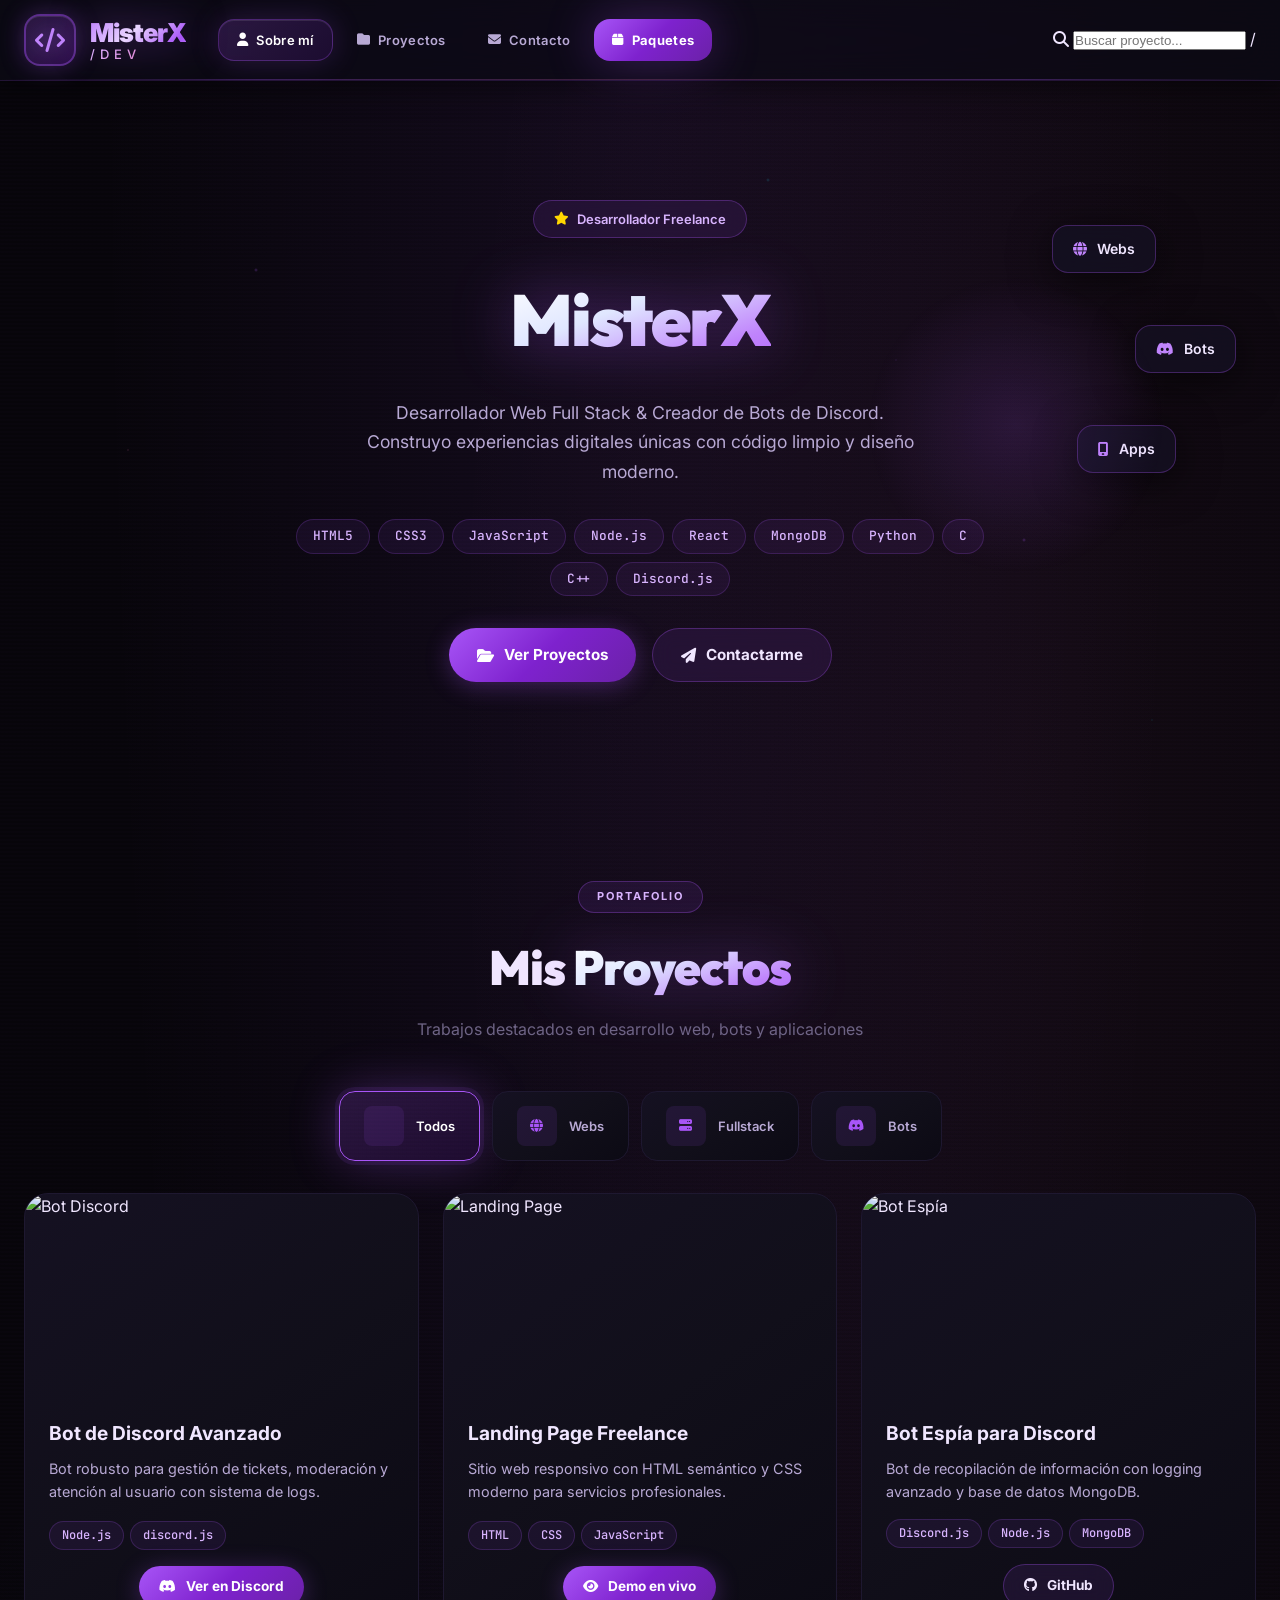
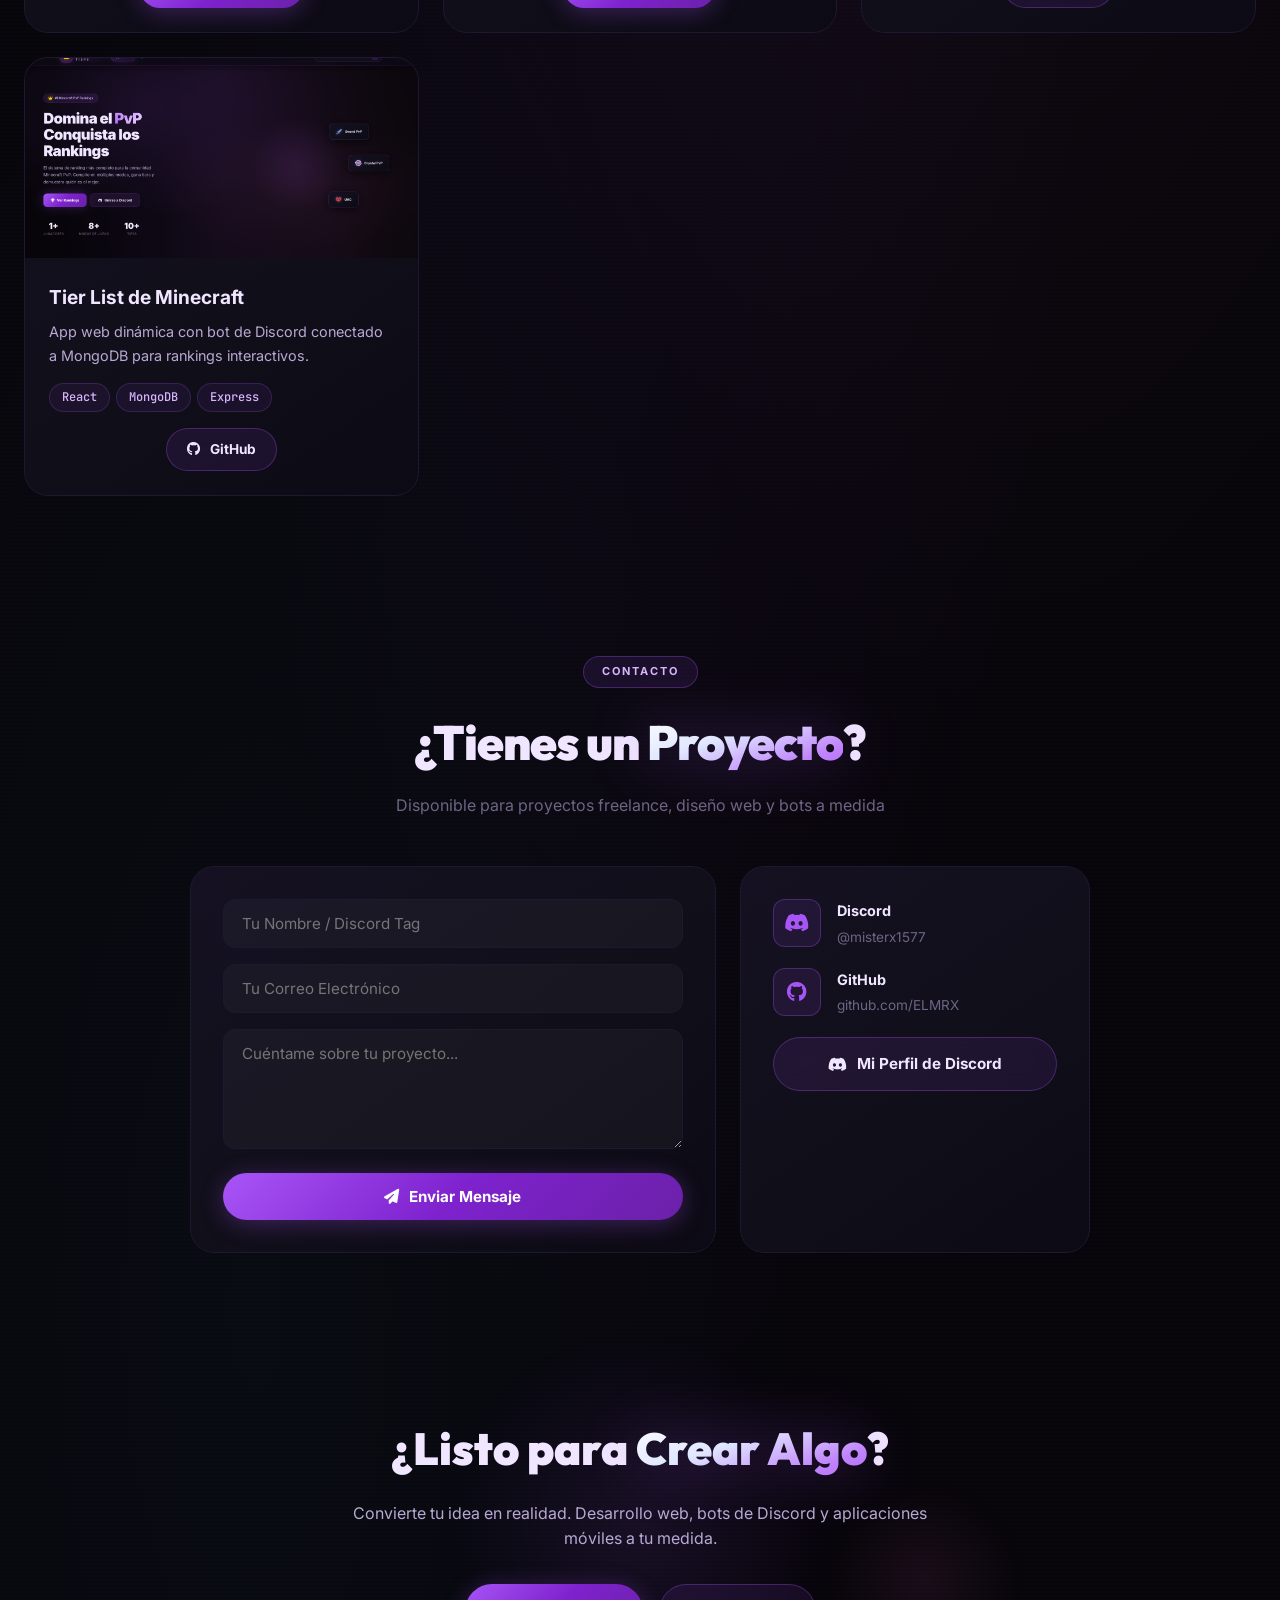
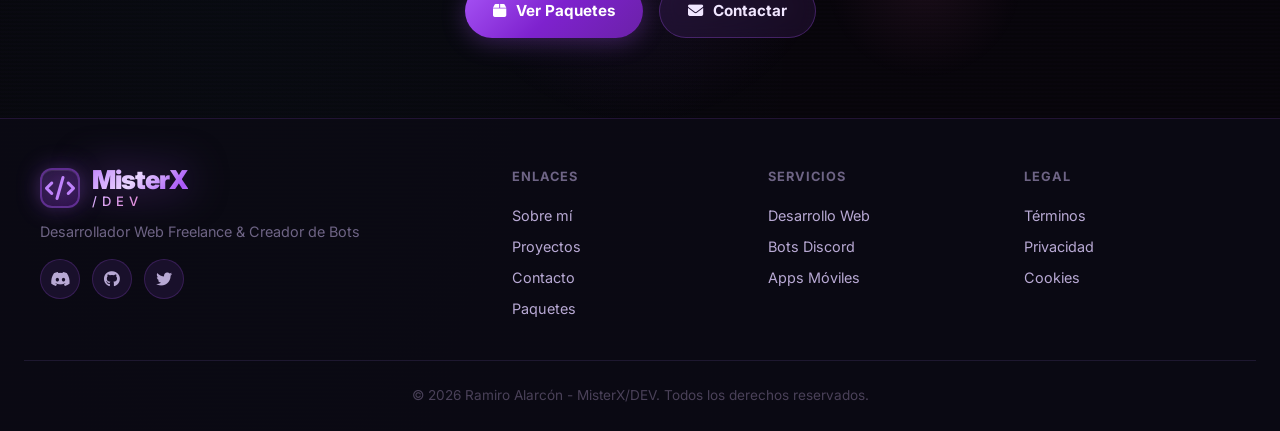
==== commit 06a3cfe7: "Primer commit: portafolio completo" ====
--- a/index.html
+++ b/index.html
@@ -3,7 +3,8 @@
 <head>
     <meta charset="UTF-8">
     <meta name="viewport" content="width=device-width, initial-scale=1.0">
-    <title>MisterX/DEV | Portafolio Premium</title>
+    <title>JojoMiku/DEV | Portafolio</title>
+    <link rel="icon" type="img/miku.png" href="img/tu-icono.png">
     <link rel="stylesheet" href="styles.css">
     <link rel="stylesheet" href="https://cdnjs.cloudflare.com/ajax/libs/font-awesome/6.4.0/css/all.min.css">
     <link href="https://fonts.googleapis.com/css2?family=Inter:wght@300;400;500;600;700;800;900&family=JetBrains+Mono:wght@400;500;600;700;800&family=Outfit:wght@400;500;600;700;800;900&display=swap" rel="stylesheet">
